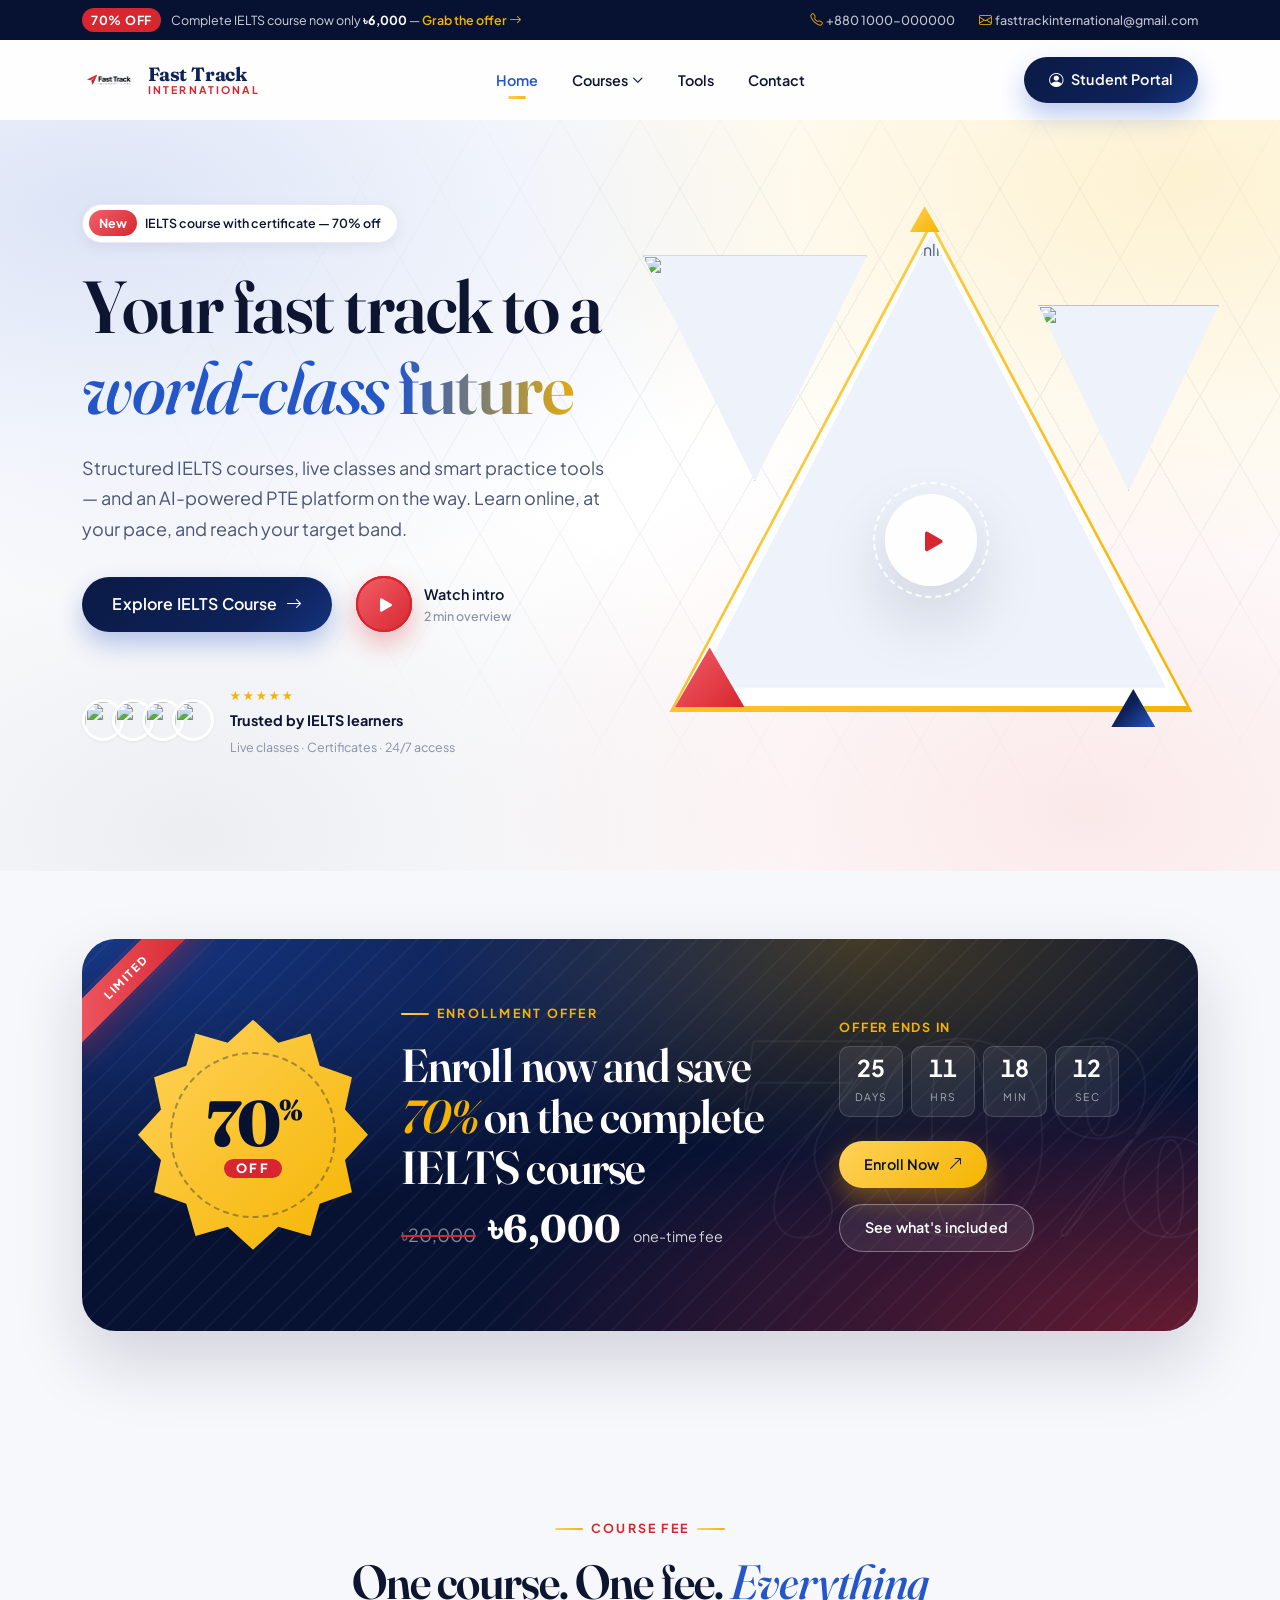
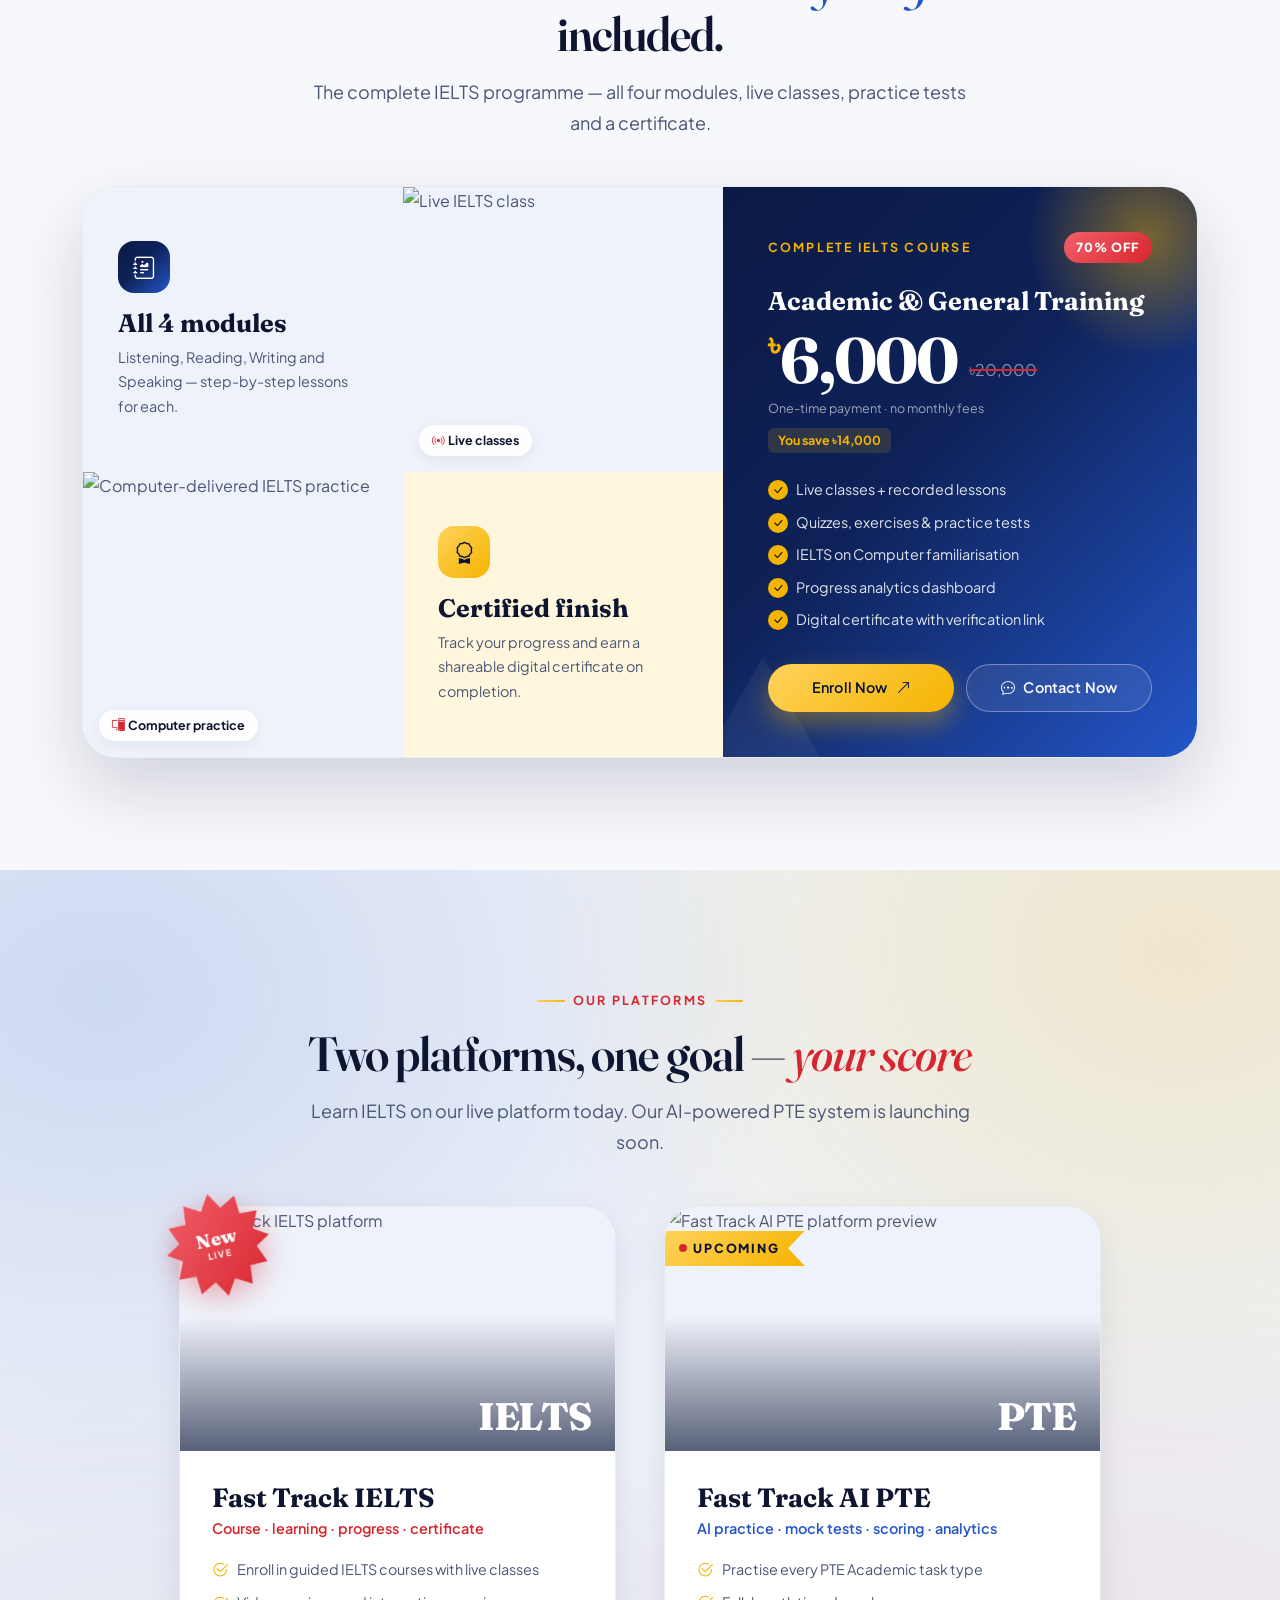
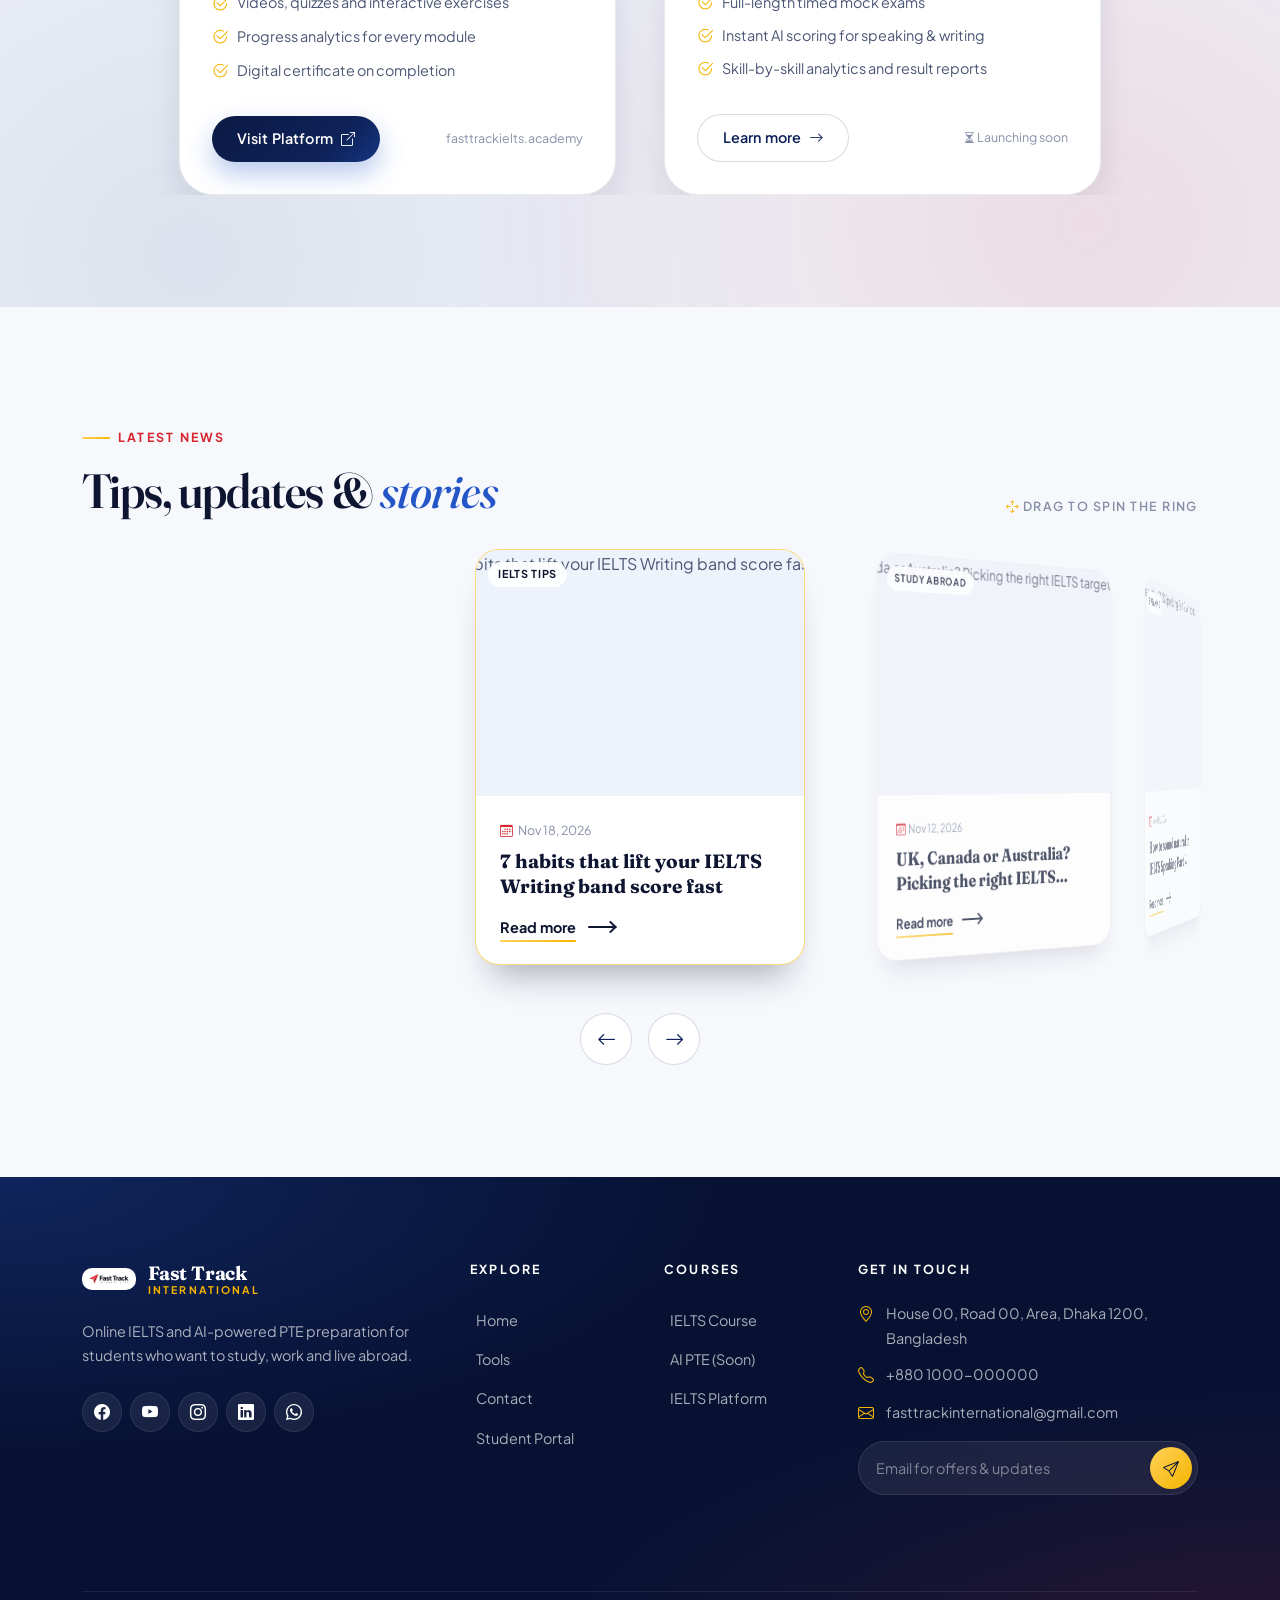
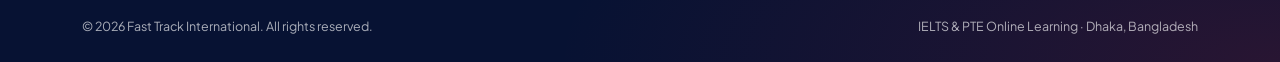
==== index.html @ 52367333 "first commit" ====
<!DOCTYPE html>
<html lang="en">

<head>
  <meta charset="UTF-8">
  <meta name="viewport" content="width=device-width, initial-scale=1">
  <title>Fast Track International | IELTS & AI PTE Online Learning</title>
  <meta name="description"
    content="Online IELTS course with live classes and certificate — now 70% off at ৳6,000. AI-powered PTE platform coming soon.">
  <meta name="theme-color" content="#0e2259">
  <meta property="og:title" content="Fast Track International | IELTS & AI PTE Online Learning">
  <meta property="og:description"
    content="Online IELTS course with live classes and certificate — now 70% off at ৳6,000. AI-powered PTE platform coming soon.">
  <meta property="og:image" content="images/logo.jpg">
  <link rel="icon" type="image/png" href="images/favicon.png">

  <!-- Fonts -->
  <link rel="preconnect" href="https://fonts.googleapis.com">
  <link rel="preconnect" href="https://fonts.gstatic.com" crossorigin>
  <link
    href="https://fonts.googleapis.com/css2?family=Fraunces:ital,opsz,wght@0,9..144,500;0,9..144,600;0,9..144,700;0,9..144,800;1,9..144,500&family=Plus+Jakarta+Sans:wght@400;500;600;700;800&display=swap"
    rel="stylesheet">

  <!-- Bootstrap 5.3 + Bootstrap Icons -->
  <link href="https://cdn.jsdelivr.net/npm/bootstrap@5.3.3/dist/css/bootstrap.min.css" rel="stylesheet">
  <link href="https://cdn.jsdelivr.net/npm/bootstrap-icons@1.11.3/font/bootstrap-icons.min.css" rel="stylesheet">
  <link href="https://cdn.jsdelivr.net/npm/swiper@11.1.14/swiper-bundle.min.css" rel="stylesheet">

  <link href="css/style.css" rel="stylesheet">
  <noscript>
    <style>
      .reveal {
        opacity: 1 !important;
        transform: none !important
      }
    </style>
  </noscript>
</head>

<body data-page="home">

  <!-- ================= ANNOUNCEMENT BAR ================= -->
  <div class="topbar">
    <div class="container d-flex align-items-center justify-content-center justify-content-lg-between gap-3">
      <p class="m-0 text-center"><span class="tb-pill">70% OFF</span> Complete IELTS course now only <strong
          class="text-white">৳6,000</strong> — <a href="index.html#offer">Grab the offer <i
            class="bi bi-arrow-right"></i></a></p>
      <div class="topbar-links d-none d-lg-flex">
        <a href="tel:+8801000000000"><i class="bi bi-telephone"></i>+880 1000-000000</a>
        <a href="mailto:fasttrackinternational@gmail.com"><i
            class="bi bi-envelope"></i>fasttrackinternational@gmail.com</a>
      </div>
    </div>
  </div>

  <!-- ================= NAVBAR ================= -->
  <nav class="navbar navbar-expand-lg site-nav" aria-label="Main navigation">
    <div class="container">
      <a class="navbar-brand brand" href="index.html">
        <img src="images/logo-sm.jpg" alt="Fast Track International logo" width="54" height="47">
        <span class="brand-name"><strong>Fast Track</strong><small>International</small></span>
      </a>

      <button class="navbar-toggler" type="button" data-bs-toggle="collapse" data-bs-target="#siteMenu"
        aria-controls="siteMenu" aria-expanded="false" aria-label="Toggle navigation">
        <span></span><span></span><span></span>
      </button>

      <div class="collapse navbar-collapse" id="siteMenu">
        <ul class="navbar-nav mx-auto gap-lg-1">
          <li class="nav-item"><a class="nav-link" data-nav="home" href="index.html">Home</a></li>
          <li class="nav-item dropdown">
            <a class="nav-link dropdown-toggle" data-nav="courses" href="#" role="button" data-bs-toggle="dropdown"
              aria-expanded="false">Courses</a>
            <div class="dropdown-menu mega">
              <a class="mega-item" href="ielts.html">
                <span class="mi-icon mi-ielts">IELTS</span>
                <span>
                  <strong>
                    IELTS Course <span class="tag-new">70% OFF</span>
                  </strong>
                  <small>
                    Listening, Reading, Writing &amp; Speaking with certificate
                  </small>
                </span>
              </a>
              <a class="mega-item" href="pte.html">
                <span class="mi-icon mi-pte">PTE</span>
                <span>
                  <strong>
                    AI PTE Course <span class="tag-soon">Upcoming</span>
                  </strong>
                  <small>
                    AI scoring, mock tests & analytics
                  </small>
                </span>
              </a>
            </div>
          </li>
          <li class="nav-item"><a class="nav-link" data-nav="tools" href="tools.html">Tools</a></li>
          <li class="nav-item"><a class="nav-link" data-nav="contact" href="contact.html">Contact</a></li>
        </ul>
        <a href="portal.html" class="btn btn-brand nav-cta" data-nav="portal">
          <i class="bi bi-person-circle"></i>
          Student Portal
        </a>
      </div>
    </div>
  </nav>

  <!-- ================= HERO (triangular) ================= -->
  <header class="hero">
    <div class="hero-grid-bg" aria-hidden="true"></div>
    <div class="container">
      <div class="row align-items-center g-4 g-lg-5">
        <div class="col-lg-6 text-center text-lg-start">
          <span class="hero-badge reveal">
            <b>New</b> IELTS course with certificate — 70% off
          </span>
          <h1 class="reveal" data-delay="100">
            Your fast track to a <em>world-class</em> 
            <span class="text-grad">future</span>
          </h1>
          <p class="hero-lead mx-auto mx-lg-0 reveal" data-delay="200">
            Structured IELTS courses, live classes and smart
            practice tools — and an AI-powered PTE platform on the way. Learn online, at your pace, and reach your
            target band.
          </p>
          <div class="d-flex flex-wrap align-items-center gap-4 justify-content-center justify-content-lg-start reveal"
            data-delay="300">
            <a href="ielts.html" class="btn btn-brand btn-lg">
              Explore IELTS Course <i class="bi bi-arrow-right"></i>
            </a>
            <button type="button" class="play-cta" data-bs-toggle="modal" data-bs-target="#videoModal"
              data-video="nNOwg6LkDw4">
              <span class="play-btn">
                <i class="bi bi-play-fill"></i>
              </span>
              <span class="text-start">
                Watch intro<small>2 min overview</small>
              </span>
            </button>
          </div>
          <div class="hero-trust justify-content-center justify-content-lg-start reveal" data-delay="400">
            <div class="avatars">
              <img src="https://picsum.photos/seed/ft-st1/84/84" alt="" width="42" height="42">
              <img src="https://picsum.photos/seed/ft-st2/84/84" alt="" width="42" height="42">
              <img src="https://picsum.photos/seed/ft-st3/84/84" alt="" width="42" height="42">
              <img src="https://picsum.photos/seed/ft-st4/84/84" alt="" width="42" height="42">
            </div>
            <div class="text-start">
              <span class="stars">★★★★★</span>
              <strong>Trusted by IELTS learners</strong>
              <span>Live classes · Certificates · 24/7 access</span>
            </div>
          </div>
        </div>

        <div class="col-lg-6">
          <div class="tri-stage reveal zoom" data-delay="150">
            <div class="tri-outline" aria-hidden="true"></div>
            <div class="tri tri-left">
              <img src="https://picsum.photos/seed/ft-tri-l/420/400" alt="" width="420" height="400">
            </div>
            <div class="tri tri-right">
              <img src="https://picsum.photos/seed/ft-tri-r/360/340" alt="" width="360" height="340">
            </div>
            <div class="tri tri-main">
              <picture>
                <source media="(max-width: 575px)" srcset="https://picsum.photos/seed/ft-hero/540/500">
                <img src="https://picsum.photos/seed/ft-hero/900/820" srcset="https://picsum.photos/seed/ft-hero/900/820 1x, https://picsum.photos/seed/ft-hero/1400/1275 2x"
                  alt="Student studying for IELTS online" width="900" height="820" fetchpriority="high">
              </picture>
            </div>
            <span class="tri-solid ts-1" aria-hidden="true"></span>
            <span class="tri-solid ts-2" aria-hidden="true"></span>
            <span class="tri-solid ts-3" aria-hidden="true"></span>

            <button type="button" class="tri-play" data-bs-toggle="modal" data-bs-target="#videoModal"
              data-video="nNOwg6LkDw4" aria-label="Play intro video">
              <i class="bi bi-play-fill"></i>
            </button>
          </div>
        </div>
      </div>
    </div>
  </header>

  <!-- ================= 70% OFF BANNER ================= -->
  <section id="offer" class="section-sm">
    <div class="container">
      <div class="offer-band reveal zoom">
        <span class="ribbon-corner">LIMITED</span>
        <span class="offer-ghost" aria-hidden="true">70%</span>
        <div class="row align-items-center g-4 g-lg-5">
          <div class="col-md-4 col-lg-3">
            <div class="offer-stamp">
              <span class="os-inner">
                <span class="os-num">70<sup>%</sup></span>
                <span class="os-off">OFF</span>
              </span>
            </div>
          </div>
          <div class="col-md-8 col-lg-5 text-center text-md-start">
            <span class="eyebrow light">Enrollment Offer</span>
            <h2>Enroll now and save <em>70%</em> on the complete IELTS course</h2>
            <div class="offer-price justify-content-center justify-content-md-start">
              <del>৳20,000</del>
              <strong>৳6,000</strong>
              <span>one-time fee</span>
            </div>
          </div>
          <div class="col-lg-4 text-center text-lg-start">
            <p class="cd-label">Offer ends in</p>
            <!-- Change the end date in data-end (Asia/Dhaka time) -->
            <div class="countdown js-countdown justify-content-center justify-content-lg-start mb-4"
              data-end="2026-12-31T23:59:59+06:00">
              <div class="cd-box">
                <b data-cd="d">00</b><small>Days</small>
              </div>
              <div class="cd-box">
                <b data-cd="h">00</b><small>Hrs</small>
              </div>
              <div class="cd-box">
                <b data-cd="m">00</b><small>Min</small>
              </div>
              <div class="cd-box">
                <b data-cd="s">00</b><small>Sec</small>
              </div>
            </div>
            <div class="d-flex flex-wrap gap-3 justify-content-center justify-content-lg-start">
              <a href="https://fasttrackielts.academy/" class="btn btn-gold">
                Enroll Now <i class="bi bi-arrow-up-right"></i>
                </a>
              <a href="#fee" class="btn btn-outline-light-ft">See what's included</a>
            </div>
          </div>
        </div>
      </div>
    </div>
  </section>

  <!-- ================= IELTS COURSE FEE (split box) ================= -->
  <section id="fee" class="section">
    <div class="container">
      <div class="section-head center reveal">
        <span class="eyebrow center">Course Fee</span>
        <h2 class="section-title">
          One course. One fee. <span class="italic-accent text-blue">Everything</span> included.
        </h2>
        <p class="section-lead">
          The complete IELTS programme — all four modules, live classes, practice tests and a
          certificate.
        </p>
      </div>

      <div class="fee-box reveal">
        <!-- Left: 4-part mosaic (text · image / image · text) -->
        <div class="fee-mosaic">
          <div class="fm-cell fm-text t1">
            <span class="fm-ic ic-navy">
              <i class="bi bi-journal-richtext"></i>
            </span>
            <h3>All 4 modules</h3>
            <p>
              Listening, Reading, Writing and Speaking — step-by-step lessons for each.
            </p>
          </div>
          <div class="fm-cell fm-img">
            <img src="https://picsum.photos/seed/ft-fee-1/600/520" alt="Live IELTS class" loading="lazy" width="600"
              height="520">
            <span class="fm-tag">
              <i class="bi bi-broadcast"></i>Live classes
            </span>
          </div>
          <div class="fm-cell fm-img">
            <img src="https://picsum.photos/seed/ft-fee-2/600/520" alt="Computer-delivered IELTS practice"
              loading="lazy" width="600" height="520">
            <span class="fm-tag">
              <i class="bi bi-pc-display"></i>Computer practice
            </span>
          </div>
          <div class="fm-cell fm-text t2">
            <span class="fm-ic ic-gold">
              <i class="bi bi-award"></i>
            </span>
            <h3>Certified finish</h3>
            <p>Track your progress and earn a shareable digital certificate on completion.</p>
          </div>
        </div>

        <!-- Right: price -->
        <div class="fee-panel">
          <div class="fp-top">
            <span class="fp-label">Complete IELTS Course</span>
            <span class="fp-off">70% OFF</span>
          </div>
          <h3>Academic & General Training</h3>
          <div class="fp-price">
            <strong>
              <small>৳</small>6,000
            </strong>
            <del>৳20,000</del>
          </div>
          <span class="fp-note">One-time payment · no monthly fees</span><br>
          <span class="fp-save">You save ৳14,000</span>

          <ul class="check-list">
            <li>
              <i class="bi bi-check-lg"></i>Live classes + recorded lessons
            </li>
            <li>
              <i class="bi bi-check-lg"></i>Quizzes, exercises & practice tests
            </li>
            <li>
              <i class="bi bi-check-lg"></i>IELTS on Computer familiarisation
            </li>
            <li>
              <i class="bi bi-check-lg"></i>Progress analytics dashboard
            </li>
            <li>
              <i class="bi bi-check-lg"></i>Digital certificate with verification link
            </li>
          </ul>

          <div class="fp-actions">
            <a href="https://fasttrackielts.academy/" class="btn btn-gold">
              Enroll Now <i class="bi bi-arrow-up-right"></i>
            </a>
            <a href="contact.html" class="btn btn-outline-light-ft">
              <i class="bi bi-chat-dots"></i> Contact Now
            </a> 
          </div>
        </div>
      </div>
    </div>
  </section>

  <!-- ================= OUR PLATFORMS ================= -->
  <section class="section mesh-soft">
    <div class="container">
      <div class="section-head center reveal">
        <span class="eyebrow center">Our Platforms</span>
        <h2 class="section-title">
          Two platforms, one goal — <span class="italic-accent text-red">your score</span>
        </h2>
        <p class="section-lead">
          Learn IELTS on our live platform today. Our AI-powered PTE system is launching soon.
        </p>
      </div>

      <div class="row g-4 g-lg-5 justify-content-center overflow-hidden">
        <div class="col-md-6 col-xl-5 reveal from-left">
          <article class="plat-card plat-ielts has-star">
            <span class="star-new">
              <span>New<small>LIVE</small></span>
            </span>
            <div class="plat-media">
              <img src="https://picsum.photos/seed/ft-plat-ielts/800/450" alt="Fast Track IELTS platform" loading="lazy"
                width="800" height="450">
              <span class="pm-code">IELTS</span>
            </div>
            <div class="plat-body">
              <h3>Fast Track IELTS</h3>
              <p class="plat-sub">Course · learning · progress · certificate</p>
              <ul class="plat-list">
                <li>
                  <i class="bi bi-check2-circle"></i>
                  Enroll in guided IELTS courses with live classes
                </li>
                <li>
                  <i class="bi bi-check2-circle"></i>
                  Videos, quizzes and interactive exercises
                </li>
                <li>
                  <i class="bi bi-check2-circle"></i>
                  Progress analytics for every module
                </li>
                <li>
                  <i class="bi bi-check2-circle"></i>
                  Digital certificate on completion
                </li>
              </ul>
              <div class="plat-foot">
                <a href="https://fasttrackielts.academy/" class="btn btn-brand">
                  Visit Platform <i class="bi bi-box-arrow-up-right"></i>
                </a>
                <span class="plat-url">fasttrackielts.academy</span>
              </div>
            </div>
          </article>
        </div>

        <div class="col-md-6 col-xl-5 reveal from-right" data-delay="120">
          <article class="plat-card plat-pte">
            <span class="upcoming-ribbon"><span class="dot"></span>Upcoming</span>
            <div class="plat-media">
              <img src="https://picsum.photos/seed/ft-plat-pte/800/450" alt="Fast Track AI PTE platform preview"
                loading="lazy" width="800" height="450">
              <span class="pm-code">PTE</span>
            </div>
            <div class="plat-body">
              <h3>Fast Track AI PTE</h3>
              <p class="plat-sub">AI practice · mock tests · scoring · analytics</p>
              <ul class="plat-list">
                <li>
                  <i class="bi bi-check2-circle"></i>
                  Practise every PTE Academic task type
                </li>
                <li>
                  <i class="bi bi-check2-circle"></i>
                  Full-length timed mock exams
                </li>
                <li>
                  <i class="bi bi-check2-circle"></i>
                  Instant AI scoring for speaking &amp; writing
                </li>
                <li>
                  <i class="bi bi-check2-circle"></i>
                  Skill-by-skill analytics and result reports
                </li>
              </ul>
              <div class="plat-foot">
                <a href="pte.html" class="btn btn-ghost">
                  Learn more <i class="bi bi-arrow-right"></i>
                </a>
                <span class="plat-url">
                  <i class="bi bi-hourglass-split"></i> Launching soon
                </span>
              </div>
            </div>
          </article>
        </div>
      </div>
    </div>
  </section>

  <!-- ================= LATEST NEWS — 3D ring ================= -->
  <section class="section news-section">
    <div class="container">
      <div class="d-flex flex-wrap align-items-end justify-content-between gap-4 reveal">
        <div class="section-head mb-0">
          <span class="eyebrow">Latest News</span>
          <h2 class="section-title mb-0">
            Tips, updates & <span class="italic-accent text-blue">stories</span>
          </h2>
        </div>
        <p class="ring-hint m-0">
          <i class="bi bi-arrows-move"></i> 
          Drag to spin the ring
        </p>
      </div>
    </div>

    <div class="ring-wrap reveal" data-delay="100">
      <div class="swiper news-ring">
        <div class="swiper-wrapper">
          <div class="swiper-slide">
            <article class="ring-card">
              <div class="ring-thumb">
                <span class="rt-cat">IELTS Tips</span>
                <img src="https://picsum.photos/seed/ielts-news-1/560/420"
                  alt="7 habits that lift your IELTS Writing band score fast" loading="lazy" width="560" height="420">
              </div>
              <div class="ring-body">
                <p class="ring-date">
                  <i class="bi bi-calendar3"></i>
                  Nov 18, 2026
                </p>
                <h3>7 habits that lift your IELTS Writing band score fast</h3>
                <a href="#" class="read-more">
                  <span class="rm-text">Read more</span>
                  <span class="rm-line" aria-hidden="true"></span>
                </a>
              </div>
            </article>
          </div>
          <div class="swiper-slide">
            <article class="ring-card">
              <div class="ring-thumb">
                <span class="rt-cat">Study Abroad</span>
                <img src="https://picsum.photos/seed/ielts-news-2/560/420"
                  alt="UK, Canada or Australia? Picking the right IELTS target score" loading="lazy" width="560"
                  height="420">
              </div>
              <div class="ring-body">
                <p class="ring-date">
                  <i class="bi bi-calendar3"></i>Nov 12, 2026
                </p>
                <h3>UK, Canada or Australia? Picking the right IELTS target score</h3>
                <a href="#" class="read-more">
                  <span class="rm-text">Read more</span>
                  <span class="rm-line" aria-hidden="true"></span></a>
              </div>
            </article>
          </div>
          <div class="swiper-slide">
            <article class="ring-card">
              <div class="ring-thumb">
                <span class="rt-cat">Speaking</span>
                <img src="https://picsum.photos/seed/ielts-news-3/560/420"
                  alt="How to sound natural in IELTS Speaking Part 2 without memorising" loading="lazy" width="560"
                  height="420">
              </div>
              <div class="ring-body">
                <p class="ring-date">
                  <i class="bi bi-calendar3"></i>Nov 05, 2026
                </p>
                <h3>How to sound natural in IELTS Speaking Part 2 without memorising</h3>
                <a href="#" class="read-more">
                  <span class="rm-text">Read more</span>
                  <span class="rm-line" aria-hidden="true"></span>
                </a>
              </div>
            </article>
          </div>
          <div class="swiper-slide">
            <article class="ring-card">
              <div class="ring-thumb">
                <span class="rt-cat">PTE Update</span>
                <img src="https://picsum.photos/seed/ielts-news-4/560/420"
                  alt="Fast Track AI PTE is coming — what AI scoring means for you" loading="lazy" width="560"
                  height="420">
              </div>
              <div class="ring-body">
                <p class="ring-date"><i class="bi bi-calendar3"></i>Oct 29, 2026</p>
                <h3>Fast Track AI PTE is coming — what AI scoring means for you</h3>
                <a href="#" class="read-more">
                  <span class="rm-text">Read more</span>
                  <span class="rm-line" aria-hidden="true"></span>
                </a>
              </div>
            </article>
          </div>
          <div class="swiper-slide">
            <article class="ring-card">
              <div class="ring-thumb">
                <span class="rt-cat">Listening</span>
                <img src="https://picsum.photos/seed/ielts-news-5/560/420"
                  alt="Map, form and table questions: a Listening strategy that works" loading="lazy" width="560"
                  height="420">
              </div>
              <div class="ring-body">
                <p class="ring-date"><i class="bi bi-calendar3"></i>Oct 21, 2026</p>
                <h3>Map, form and table questions: a Listening strategy that works</h3>
                <a href="#" class="read-more">
                  <span class="rm-text">Read more</span>
                  <span class="rm-line" aria-hidden="true"></span>
                </a>
              </div>
            </article>
          </div>
          <div class="swiper-slide">
            <article class="ring-card">
              <div class="ring-thumb">
                <span class="rt-cat">Reading</span>
                <img src="https://picsum.photos/seed/ielts-news-6/560/420"
                  alt="True / False / Not Given — the simple rule most students miss" loading="lazy" width="560"
                  height="420">
              </div>
              <div class="ring-body">
                <p class="ring-date"><i class="bi bi-calendar3"></i>Oct 14, 2026</p>
                <h3>True / False / Not Given — the simple rule most students miss</h3>
                <a href="#" class="read-more">
                  <span class="rm-text">Read more</span>
                  <span class="rm-line" aria-hidden="true"></span>
                </a>
              </div>
            </article>
          </div>
          <div class="swiper-slide">
            <article class="ring-card">
              <div class="ring-thumb">
                <span class="rt-cat">Success Story</span>
                <img src="https://picsum.photos/seed/ielts-news-7/560/420"
                  alt="From Band 6 to 7.5 in eight weeks: a student's honest timeline" loading="lazy" width="560"
                  height="420">
              </div>
              <div class="ring-body">
                <p class="ring-date"><i class="bi bi-calendar3"></i>Oct 06, 2026</p>
                <h3>From Band 6 to 7.5 in eight weeks: a student's honest timeline</h3>
                <a href="#" class="read-more">
                  <span class="rm-text">Read more</span>
                  <span class="rm-line" aria-hidden="true"></span>
                </a>
              </div>
            </article>
          </div>
          <div class="swiper-slide">
            <article class="ring-card">
              <div class="ring-thumb">
                <span class="rt-cat">Computer Test</span>
                <img src="https://picsum.photos/seed/ielts-news-8/560/420"
                  alt="Taking IELTS on computer? Practise with the real test screens" loading="lazy" width="560"
                  height="420">
              </div>
              <div class="ring-body">
                <p class="ring-date"><i class="bi bi-calendar3"></i>Sep 28, 2026</p>
                <h3>Taking IELTS on computer? Practise with the real test screens</h3>
                <a href="#" class="read-more">
                  <span class="rm-text">Read more</span>
                  <span class="rm-line" aria-hidden="true"></span>
                </a>
              </div>
            </article>
          </div>
        </div>
      </div>
      <div class="ring-nav">
        <button type="button" class="ring-prev" aria-label="Previous news"><i class="bi bi-arrow-left"></i></button>
        <button type="button" class="ring-next" aria-label="Next news"><i class="bi bi-arrow-right"></i></button>
      </div>
    </div>
  </section>

  <!-- ================= VIDEO MODAL ================= -->
  <div class="modal fade video-modal" id="videoModal" tabindex="-1" aria-label="Fast Track introduction video"
    aria-hidden="true">
    <div class="modal-dialog modal-dialog-centered">
      <div class="modal-content">
        <div class="vm-frame">
          <button type="button" class="vm-close" data-bs-dismiss="modal" aria-label="Close video"><i
              class="bi bi-x-lg"></i></button>
          <div class="ratio ratio-16x9">
            <!-- TODO: replace the YouTube video ID in data-video on the play buttons -->
            <iframe src="" data-video="nNOwg6LkDw4" title="Fast Track International intro video"
              allow="accelerometer; autoplay; clipboard-write; encrypted-media; gyroscope; picture-in-picture"
              allowfullscreen></iframe>
          </div>
        </div>
        <p class="vm-caption">Welcome to <strong>Fast Track International</strong> — IELTS &amp; PTE online learning</p>
      </div>
    </div>
  </div>

  <!-- ================= FOOTER (dark) ================= -->
  <footer class="site-footer">
    <!-- <span class="footer-word" aria-hidden="true">Fast Track</span> -->
    <div class="container">
      <div class="row g-4 g-lg-5">
        <div class="col-lg-4">
          <a href="index.html" class="brand">
            <img src="images/logo-sm.jpg" alt="Fast Track International logo" width="58" height="51" loading="lazy">
            <span class="brand-name">
              <strong>Fast Track</strong>
              <small>International</small>
            </span>
          </a>
          <p class="f-about">
            Online IELTS and AI-powered PTE preparation for students who want to study, work and live
            abroad.
          </p>
          <div class="socials">
            <a href="#" aria-label="Facebook">
              <i class="bi bi-facebook"></i>
            </a>
            <a href="#" aria-label="YouTube">
              <i class="bi bi-youtube"></i>
            </a>
            <a href="#" aria-label="Instagram">
              <i class="bi bi-instagram"></i>
            </a>
            <a href="#" aria-label="LinkedIn">
              <i class="bi bi-linkedin"></i>
            </a>
            <a href="https://wa.me/8801000000000" aria-label="WhatsApp">
              <i class="bi bi-whatsapp"></i>
            </a>
          </div>
        </div>
        <div class="col-6 col-lg-2">
          <h5>Explore</h5>
          <ul class="f-links">
            <li>
              <a href="index.html">Home</a>
            </li>
            <li>
              <a href="tools.html">Tools</a>
            </li>
            <li>
              <a href="contact.html">Contact</a>
            </li>
            <li>
              <a href="portal.html">Student Portal</a>
            </li>
          </ul>
        </div>
        <div class="col-6 col-lg-2">
          <h5>Courses</h5>
          <ul class="f-links">
            <li>
              <a href="ielts.html">IELTS Course</a>
            </li>
            <li>
              <a href="pte.html">AI PTE (Soon)</a>
            </li>
            <li>
              <a href="https://fasttrackielts.academy/">IELTS Platform</a>
            </li>
          </ul>
        </div>
        <div class="col-lg-4">
          <h5>Get in touch</h5>
          <!-- TODO: replace placeholder contact details -->
          <ul class="f-contact">
            <li>
              <i class="bi bi-geo-alt"></i>
              <span>House 00, Road 00, Area, Dhaka 1200, Bangladesh</span>
            </li>
            <li>
              <i class="bi bi-telephone"></i>
              <a href="tel:+8801000000000">+880 1000-000000</a>
            </li>
            <li>
              <i class="bi bi-envelope"></i>
              <a href="mailto:fasttrackinternational@gmail.com">fasttrackinternational@gmail.com</a>
            </li>
          </ul>
          <form class="f-news js-validate" data-success="Subscribed — thanks!">
            <label for="fNews" class="visually-hidden">Email for updates</label>
            <input id="fNews" type="email" placeholder="Email for offers &amp; updates" required>
            <button type="submit" aria-label="Subscribe"><i class="bi bi-send"></i></button>
            <span class="form-msg"></span>
          </form>
        </div>
      </div>

      <div class="f-bottom">
        <span>
          &copy; <span class="js-year">2026</span> Fast Track International. All rights reserved.
        </span>
        <span>IELTS & PTE Online Learning · Dhaka, Bangladesh</span>
      </div>
    </div>
  </footer>

  <button type="button" id="toTop" class="to-top" aria-label="Back to top">
    <i class="bi bi-arrow-up"></i>
  </button>

  <!-- Scripts -->
  <script src="https://cdn.jsdelivr.net/npm/jquery@3.7.1/dist/jquery.min.js"></script>
  <script src="https://cdn.jsdelivr.net/npm/bootstrap@5.3.3/dist/js/bootstrap.bundle.min.js"></script>
  <script src="https://cdn.jsdelivr.net/npm/swiper@11.1.14/swiper-bundle.min.js"></script>
  <script src="js/main.js"></script>
</body>

</html>
---- css/style.css ----
/* =====================================================================
   Fast Track International — IELTS & PTE
   Global stylesheet (all pages)
   Palette from logo: Navy/Royal Blue · Golden Yellow · Red (+ neutrals)
   ===================================================================== */

/* ---------------------------------------------------------------------
   1. Design tokens
   --------------------------------------------------------------------- */
:root {
  /* Brand — max 3 primary hues */
  --navy-900: #071233;
  --navy-800: #0b1a45;
  --navy: #0e2259;
  --blue: #2456c8;
  --blue-300: #6f93ea;
  --gold: #f5b400;
  --gold-300: #ffd25a;
  --gold-50: #fff7dd;
  --red: #d7262f;
  --red-300: #f2606a;

  /* Neutrals */
  --white: #ffffff;
  --paper: #f7f8fc;
  --paper-2: #eef2fa;
  --ink: #0d1530;
  --text: #4b5675;
  --muted: #8790a8;
  --line: rgba(14, 34, 89, 0.09);
  --line-strong: rgba(14, 34, 89, 0.16);

  /* Gradients */
  --g-navy: linear-gradient(135deg, var(--navy-800) 0%, var(--navy) 45%, var(--blue) 100%);
  --g-gold: linear-gradient(135deg, var(--gold-300) 0%, var(--gold) 100%);
  --g-red: linear-gradient(135deg, var(--red-300) 0%, var(--red) 100%);
  --g-brand: linear-gradient(90deg, var(--blue) 0%, var(--gold) 55%, var(--red) 100%);
  --g-mesh:
    radial-gradient(at 8% 12%, rgba(36, 86, 200, 0.16) 0, transparent 42%),
    radial-gradient(at 92% 8%, rgba(245, 180, 0, 0.18) 0, transparent 40%),
    radial-gradient(at 85% 92%, rgba(215, 38, 47, 0.10) 0, transparent 42%),
    radial-gradient(at 15% 95%, rgba(14, 34, 89, 0.08) 0, transparent 40%);

  /* Typography */
  --ff-display: "Fraunces", Georgia, "Times New Roman", serif;
  --ff-body: "Plus Jakarta Sans", system-ui, -apple-system, "Segoe UI", Roboto, sans-serif;
  --fs-xs: 0.78rem;
  --fs-sm: 0.9rem;
  --fs-md: 1rem;
  --fs-lg: 1.125rem;
  --fs-h4: 1.15rem;
  --fs-h3: clamp(1.3rem, 1.1rem + 0.6vw, 1.6rem);
  --fs-h2: clamp(1.9rem, 1.3rem + 2.2vw, 3rem);
  --fs-h1: clamp(2.5rem, 1.5rem + 4vw, 4.6rem);
  --fw-reg: 400;
  --fw-med: 500;
  --fw-semi: 600;
  --fw-bold: 700;
  --fw-black: 800;
  --lh-tight: 1.1;
  --lh-base: 1.7;

  /* Spacing */
  --sp-1: 0.25rem;
  --sp-2: 0.5rem;
  --sp-3: 0.75rem;
  --sp-4: 1rem;
  --sp-5: 1.5rem;
  --sp-6: 2rem;
  --sp-7: 3rem;
  --sp-8: 4rem;
  --section-y: clamp(4.5rem, 3rem + 5vw, 8rem);
  --nav-h: 80px;

  /* Radius */
  --r-xs: 6px;
  --r-sm: 10px;
  --r-md: 16px;
  --r-lg: 24px;
  --r-xl: 34px;
  --r-pill: 999px;

  /* Shadows */
  --sh-xs: 0 1px 3px rgba(13, 21, 48, 0.06);
  --sh-sm: 0 4px 14px rgba(13, 21, 48, 0.06);
  --sh-md: 0 14px 34px rgba(13, 21, 48, 0.09);
  --sh-lg: 0 30px 70px rgba(13, 21, 48, 0.16);
  --sh-navy: 0 12px 26px rgba(36, 86, 200, 0.32);
  --sh-gold: 0 12px 26px rgba(245, 180, 0, 0.38);
  --sh-red: 0 12px 26px rgba(215, 38, 47, 0.3);

  /* Motion */
  --ease: cubic-bezier(0.22, 1, 0.36, 1);
  --t-fast: 0.2s;
  --t-base: 0.4s;
  --t-slow: 0.9s;
}

/* ---------------------------------------------------------------------
   2. Base
   --------------------------------------------------------------------- */
*, *::before, *::after { box-sizing: border-box; }
html { scroll-padding-top: var(--nav-h); }
body {
  font-family: var(--ff-body);
  font-size: var(--fs-md);
  line-height: var(--lh-base);
  color: var(--text);
  background: var(--paper);
  overflow-x: clip;
  -webkit-font-smoothing: antialiased;
}
h1, h2, h3, h4, h5, h6 { color: var(--ink); line-height: var(--lh-tight); font-weight: var(--fw-bold); }
.ff-display, h1, h2, .h-display { font-family: var(--ff-display); font-weight: 600; letter-spacing: -0.02em; font-variation-settings: "opsz" 96; }
a { color: var(--blue); text-decoration: none; transition: color var(--t-fast); }
a:hover { color: var(--red); }
img { max-width: 100%; height: auto; display: block; }
::selection { background: var(--gold); color: var(--navy-900); }
.text-gold { color: var(--gold) !important; }
.text-red { color: var(--red) !important; }
.text-blue { color: var(--blue) !important; }
.text-grad {
  background: var(--g-brand);
  background-size: 200% auto;
  -webkit-background-clip: text;
  background-clip: text;
  color: transparent;
  animation: gradShift 6s ease-in-out infinite alternate;
}
.italic-accent { font-style: italic; font-weight: 500; }
.bg-paper-2 { background: var(--paper-2); }
.mesh { background: var(--g-mesh), var(--white); }
.mesh-soft { background: var(--g-mesh), var(--paper-2); }

/* ---------------------------------------------------------------------
   3. Buttons
   --------------------------------------------------------------------- */
.btn {
  --bs-btn-font-weight: var(--fw-semi);
  display: inline-flex;
  align-items: center;
  justify-content: center;
  gap: var(--sp-2);
  padding: 0.78rem 1.55rem;
  border: 0;
  border-radius: var(--r-pill);
  font-size: var(--fs-sm);
  letter-spacing: 0.01em;
  transition: transform var(--t-base) var(--ease), box-shadow var(--t-base) var(--ease), background-position var(--t-base), color var(--t-fast), background-color var(--t-fast);
}
.btn-lg { padding: 0.95rem 1.9rem; font-size: var(--fs-md); }
.btn i { transition: transform var(--t-base) var(--ease); }
.btn:hover i.bi-arrow-right { transform: translateX(4px); }
.btn:hover i.bi-arrow-up-right, .btn:hover i.bi-box-arrow-up-right { transform: translate(2px, -2px); }
.btn:focus-visible { outline: 3px solid var(--gold); outline-offset: 3px; }

.btn-brand { background: var(--g-navy); background-size: 170% auto; color: var(--white); box-shadow: var(--sh-navy); }
.btn-brand:hover { color: var(--white); background-position: right center; transform: translateY(-2px); }
.btn-gold { background: var(--g-gold); color: var(--navy-900); box-shadow: var(--sh-gold); }
.btn-gold:hover { color: var(--navy-900); transform: translateY(-2px); }
.btn-red { background: var(--g-red); color: var(--white); box-shadow: var(--sh-red); }
.btn-red:hover { color: var(--white); transform: translateY(-2px); }
.btn-ghost { background: var(--white); color: var(--navy); border: 1px solid var(--line-strong); }
.btn-ghost:hover { color: var(--navy); border-color: var(--gold); transform: translateY(-2px); box-shadow: var(--sh-sm); }
.btn-outline-light-ft { background: rgba(255, 255, 255, 0.08); color: var(--white); border: 1px solid rgba(255, 255, 255, 0.35); }
.btn-outline-light-ft:hover { background: var(--white); color: var(--navy); transform: translateY(-2px); }
.btn[disabled], .btn.is-disabled { opacity: 0.65; pointer-events: none; box-shadow: none; }

/* ---------------------------------------------------------------------
   4. Announcement bar + Navbar
   --------------------------------------------------------------------- */
.topbar {
  position: relative;
  z-index: 1031;
  background: var(--navy-900);
  color: rgba(255, 255, 255, 0.82);
  font-size: var(--fs-xs);
  padding: 0.5rem 0;
}
.topbar a { color: var(--gold); font-weight: var(--fw-semi); }
.topbar a:hover { color: var(--white); }
.topbar .tb-pill {
  display: inline-block;
  padding: 0.1rem 0.55rem;
  margin-right: var(--sp-2);
  border-radius: var(--r-pill);
  background: var(--red);
  color: var(--white);
  font-weight: var(--fw-bold);
  letter-spacing: 0.06em;
}
.topbar-links { display: flex; gap: var(--sp-5); }
.topbar-links a { color: rgba(255, 255, 255, 0.75); font-weight: var(--fw-med); }
.topbar-links i { color: var(--gold); margin-right: 4px; }

.site-nav {
  position: sticky;
  top: 0;
  z-index: 1030;
  min-height: var(--nav-h);
  background: rgba(255, 255, 255, 0.82);
  backdrop-filter: saturate(170%) blur(14px);
  -webkit-backdrop-filter: saturate(170%) blur(14px);
  border-bottom: 1px solid transparent;
  transition: box-shadow var(--t-base), border-color var(--t-base), min-height var(--t-base);
}
.site-nav.scrolled { box-shadow: var(--sh-sm); border-color: var(--line); min-height: 68px; }
.brand { display: flex; align-items: center; gap: var(--sp-3); }
.brand img { width: 54px; height: auto; border-radius: var(--r-sm); mix-blend-mode: multiply; }
.brand-name { display: flex; flex-direction: column; line-height: 1.05; }
.brand-name strong { font-family: var(--ff-display); font-size: 1.2rem; color: var(--navy); font-weight: 700; letter-spacing: -0.01em; }
.brand-name small { font-size: 0.66rem; font-weight: var(--fw-bold); letter-spacing: 0.2em; color: var(--red); text-transform: uppercase; }

.site-nav .nav-link {
  position: relative;
  color: var(--ink);
  font-weight: var(--fw-semi);
  font-size: var(--fs-sm);
  padding: 0.55rem 0.95rem !important;
  border-radius: var(--r-pill);
}
.site-nav .nav-link:hover, .site-nav .nav-link.active, .site-nav .show > .nav-link { color: var(--blue); }
.site-nav .nav-link.active::after {
  content: "";
  position: absolute;
  left: 50%; bottom: 2px;
  width: 18px; height: 3px;
  border-radius: 3px;
  background: var(--g-gold);
  transform: translateX(-50%);
}
.site-nav .dropdown-toggle::after { border: 0; content: "\F282"; font-family: "bootstrap-icons"; font-size: 0.7rem; vertical-align: 0; margin-left: 4px; transition: transform var(--t-base) var(--ease); }
.site-nav .dropdown-toggle.show::after { transform: rotate(180deg); }
.site-nav .dropdown-toggle.active::after { position: static; width: auto; height: auto; background: none; transform: none; }

.dropdown-menu.mega {
  min-width: 320px;
  padding: var(--sp-3);
  border: 1px solid var(--line);
  border-radius: var(--r-md);
  box-shadow: var(--sh-lg);
  margin-top: 0.6rem !important;
}
.mega-item {
  display: flex;
  gap: var(--sp-3);
  align-items: center;
  padding: var(--sp-3);
  border-radius: var(--r-sm);
  color: var(--ink);
  transition: background var(--t-fast);
}
.mega-item:hover { background: var(--paper-2); color: var(--ink); }
.mega-item .mi-icon { flex-shrink: 0; width: 42px; height: 42px; display: grid; place-items: center; border-radius: var(--r-sm); font-weight: var(--fw-black); font-size: 0.72rem; color: var(--white); }
.mega-item strong { display: block; font-size: var(--fs-sm); }
.mega-item small { display: block; color: var(--muted); font-size: var(--fs-xs); line-height: 1.4; }
.mi-ielts { background: var(--g-red); }
.mi-pte { background: var(--g-navy); }
.tag-soon { display: inline-block; margin-left: 6px; padding: 1px 7px; border-radius: var(--r-pill); background: var(--gold-50); color: #9a6f00; font-size: 0.65rem; font-weight: var(--fw-bold); letter-spacing: 0.04em; vertical-align: middle; }
.tag-new { display: inline-block; margin-left: 6px; padding: 1px 7px; border-radius: var(--r-pill); background: rgba(215, 38, 47, 0.1); color: var(--red); font-size: 0.65rem; font-weight: var(--fw-bold); letter-spacing: 0.04em; vertical-align: middle; }

.navbar-toggler { border: 0; padding: var(--sp-2); display: flex; flex-direction: column; gap: 5px; box-shadow: none !important; }
.navbar-toggler span { width: 24px; height: 2px; border-radius: 2px; background: var(--navy); transition: transform var(--t-base) var(--ease), opacity var(--t-fast); }
.navbar-toggler[aria-expanded="true"] span:nth-child(1) { transform: translateY(7px) rotate(45deg); }
.navbar-toggler[aria-expanded="true"] span:nth-child(2) { opacity: 0; }
.navbar-toggler[aria-expanded="true"] span:nth-child(3) { transform: translateY(-7px) rotate(-45deg); }

@media (max-width: 991.98px) {
  .site-nav .navbar-collapse { margin: var(--sp-3) 0; padding: var(--sp-4); background: var(--white); border-radius: var(--r-md); box-shadow: var(--sh-md); }
  .site-nav .nav-link.active::after { left: 0.95rem; transform: none; }
  .dropdown-menu.mega { box-shadow: none; border: 0; padding: 0 0 0 var(--sp-3); margin: 0 !important; }
  .nav-cta { width: 100%; margin-top: var(--sp-3); }
}

/* ---------------------------------------------------------------------
   5. Section scaffolding
   --------------------------------------------------------------------- */
.section { position: relative; padding: var(--section-y) 0; }
.section-sm { padding: calc(var(--section-y) * 0.6) 0; }
.eyebrow {
  display: inline-flex;
  align-items: center;
  gap: var(--sp-2);
  margin-bottom: var(--sp-4);
  font-size: var(--fs-xs);
  font-weight: var(--fw-bold);
  letter-spacing: 0.18em;
  text-transform: uppercase;
  color: var(--red);
}
.eyebrow::before { content: ""; width: 28px; height: 2px; background: var(--g-gold); border-radius: 2px; }
.eyebrow.center::after { content: ""; width: 28px; height: 2px; background: var(--g-gold); border-radius: 2px; }
.eyebrow.light { color: var(--gold); }
.section-head { max-width: 680px; margin-bottom: var(--sp-7); }
.section-head.center { margin-inline: auto; text-align: center; }
.section-title { font-size: var(--fs-h2); margin-bottom: var(--sp-4); }
.section-lead { font-size: var(--fs-lg); margin: 0; }

/* Page header (inner pages) */
.page-hero {
  position: relative;
  overflow: hidden;
  padding: clamp(4rem, 3rem + 4vw, 7rem) 0 clamp(3.5rem, 2.5rem + 3vw, 5.5rem);
  background: var(--navy-900);
  color: rgba(255, 255, 255, 0.78);
  isolation: isolate;
}
.page-hero::before {
  content: "";
  position: absolute;
  inset: 0;
  z-index: -1;
  background:
    radial-gradient(at 85% 20%, rgba(245, 180, 0, 0.28) 0, transparent 40%),
    radial-gradient(at 10% 90%, rgba(215, 38, 47, 0.25) 0, transparent 40%),
    radial-gradient(at 50% 0%, rgba(36, 86, 200, 0.45) 0, transparent 55%);
}
.page-hero::after {
  content: "";
  position: absolute;
  right: -60px; bottom: -60px;
  z-index: -1;
  width: 380px; height: 380px;
  background: conic-gradient(from 210deg, transparent 0 60%, rgba(245, 180, 0, 0.16) 60% 100%);
  clip-path: polygon(50% 0, 100% 100%, 0 100%);
  animation: spinSlow 40s linear infinite;
}
.page-hero h1 { color: var(--white); font-size: clamp(2.2rem, 1.4rem + 3vw, 3.8rem); margin-bottom: var(--sp-4); }
.page-hero p { max-width: 620px; font-size: var(--fs-lg); margin: 0; }
.crumbs { display: flex; flex-wrap: wrap; gap: var(--sp-2); margin-bottom: var(--sp-4); font-size: var(--fs-xs); letter-spacing: 0.08em; text-transform: uppercase; font-weight: var(--fw-semi); }
.crumbs a { color: rgba(255, 255, 255, 0.7); }
.crumbs a:hover { color: var(--gold); }
.crumbs span { color: var(--gold); }
.tri-deco { position: absolute; z-index: -1; width: 0; height: 0; border-style: solid; opacity: 0.55; animation: floatY 7s ease-in-out infinite; }

/* ---------------------------------------------------------------------
   6. HOME — Hero (triangular composition)
   --------------------------------------------------------------------- */
.hero {
  position: relative;
  overflow: hidden;
  padding: clamp(3rem, 2rem + 4vw, 6rem) 0 clamp(4rem, 3rem + 5vw, 8rem);
  background: var(--g-mesh), var(--white);
  isolation: isolate;
}
.hero-grid-bg {
  position: absolute;
  inset: 0;
  z-index: -1;
  background-image:
    linear-gradient(60deg, transparent 49.5%, var(--line) 49.5% 50.5%, transparent 50.5%),
    linear-gradient(-60deg, transparent 49.5%, var(--line) 49.5% 50.5%, transparent 50.5%);
  background-size: 80px 138px;
  -webkit-mask-image: radial-gradient(ellipse at 70% 40%, #000 0%, transparent 65%);
  mask-image: radial-gradient(ellipse at 70% 40%, #000 0%, transparent 65%);
  opacity: 0.8;
}
.hero-badge {
  display: inline-flex;
  align-items: center;
  gap: var(--sp-2);
  padding: 0.35rem 0.4rem 0.35rem 0.4rem;
  padding-right: 1rem;
  margin-bottom: var(--sp-5);
  border-radius: var(--r-pill);
  background: var(--white);
  border: 1px solid var(--line);
  box-shadow: var(--sh-sm);
  font-size: var(--fs-xs);
  font-weight: var(--fw-semi);
  color: var(--ink);
}
.hero-badge b { padding: 0.15rem 0.6rem; border-radius: var(--r-pill); background: var(--g-red); color: var(--white); font-weight: var(--fw-bold); }
.hero h1 { font-size: var(--fs-h1); margin-bottom: var(--sp-5); }
.hero h1 em { font-style: italic; font-weight: 500; color: var(--blue); }
.hero-lead { font-size: var(--fs-lg); max-width: 540px; margin-bottom: var(--sp-6); }

.play-cta { display: inline-flex; align-items: center; gap: var(--sp-3); background: none; border: 0; padding: 0; color: var(--ink); font-weight: var(--fw-semi); font-size: var(--fs-sm); }
.play-cta .play-btn { position: relative; width: 56px; height: 56px; display: grid; place-items: center; border-radius: 50%; background: var(--g-red); color: var(--white); font-size: 1.5rem; box-shadow: var(--sh-red); transition: transform var(--t-base) var(--ease); }
.play-cta .play-btn i { margin-left: 3px; }
.play-cta .play-btn::before, .play-cta .play-btn::after { content: ""; position: absolute; inset: 0; border-radius: 50%; border: 2px solid var(--red); animation: pulseRing 2.4s var(--ease) infinite; }
.play-cta .play-btn::after { animation-delay: 1.2s; }
.play-cta:hover .play-btn { transform: scale(1.08); }
.play-cta small { display: block; color: var(--muted); font-weight: var(--fw-med); font-size: var(--fs-xs); }

.hero-trust { display: flex; align-items: center; gap: var(--sp-4); margin-top: var(--sp-7); }
.avatars { display: flex; }
.avatars img { width: 42px; height: 42px; border-radius: 50%; border: 3px solid var(--white); object-fit: cover; margin-left: -12px; box-shadow: var(--sh-xs); }
.avatars img:first-child { margin-left: 0; }
.hero-trust strong { display: block; color: var(--ink); font-size: var(--fs-sm); }
.hero-trust span { font-size: var(--fs-xs); color: var(--muted); }
.hero-trust .stars { color: var(--gold); font-size: 0.75rem; letter-spacing: 2px; }

/* Triangle mosaic */
.tri-stage { position: relative; width: 100%; max-width: 600px; aspect-ratio: 1 / 0.92; margin-inline: auto; }
.tri { position: absolute; overflow: hidden; transition: transform var(--t-slow) var(--ease); }
.tri img { width: 100%; height: 100%; object-fit: cover; transition: transform 1.2s var(--ease); background: var(--paper-2); }
.tri-main { inset: 0 6% 8% 6%; clip-path: polygon(50% 0, 100% 100%, 0 100%); filter: drop-shadow(0 30px 40px rgba(13, 21, 48, 0.25)); }
.tri-left { left: -4%; top: 4%; width: 42%; height: 46%; clip-path: polygon(0 0, 100% 0, 50% 100%); }
.tri-right { right: -4%; top: 14%; width: 34%; height: 38%; clip-path: polygon(0 0, 100% 0, 50% 100%); }
.tri-stage:hover .tri-main img { transform: scale(1.05); }
.tri-outline { position: absolute; inset: -3% 1% 3% 1%; clip-path: polygon(50% 0, 100% 100%, 0 100%); background: var(--g-gold); z-index: -1; animation: triBreath 6s ease-in-out infinite; }
.tri-outline::after { content: ""; position: absolute; inset: 6px; clip-path: inherit; background: var(--white); }
.tri-solid { position: absolute; clip-path: polygon(50% 0, 100% 100%, 0 100%); animation: floatY 6s ease-in-out infinite; }
.ts-1 { width: 70px; height: 60px; background: var(--g-red); left: 2%; bottom: 4%; }
.ts-2 { width: 44px; height: 38px; background: var(--g-navy); right: 8%; bottom: 0; animation-delay: -2s; }
.ts-3 { width: 30px; height: 26px; background: var(--g-gold); left: 46%; top: -6%; animation-delay: -4s; }

.tri-play {
  position: absolute;
  left: 50%; top: 62%;
  transform: translate(-50%, -50%);
  z-index: 3;
  width: 92px; height: 92px;
  display: grid; place-items: center;
  border: 0;
  border-radius: 50%;
  background: rgba(255, 255, 255, 0.92);
  color: var(--red);
  font-size: 2.2rem;
  box-shadow: var(--sh-lg);
  transition: transform var(--t-base) var(--ease);
}
.tri-play i { margin-left: 5px; }
.tri-play::before { content: ""; position: absolute; inset: -12px; border-radius: 50%; border: 2px dashed rgba(255, 255, 255, 0.85); animation: spinSlow 14s linear infinite; }
.tri-play:hover { transform: translate(-50%, -50%) scale(1.08); }

.float-chip {
  position: absolute;
  z-index: 4;
  display: flex;
  align-items: center;
  gap: var(--sp-3);
  padding: var(--sp-3) var(--sp-4);
  background: rgba(255, 255, 255, 0.95);
  border-radius: var(--r-md);
  box-shadow: var(--sh-md);
  animation: floatY 5s ease-in-out infinite;
}
.float-chip strong { display: block; color: var(--ink); font-size: var(--fs-sm); line-height: 1.2; }
.float-chip small { display: block; color: var(--muted); font-size: var(--fs-xs); }
.float-chip .fc-ic { width: 38px; height: 38px; display: grid; place-items: center; border-radius: var(--r-sm); font-size: 1.1rem; }
.fc-a { left: 0; bottom: 18%; }
.fc-b { right: 0; top: 0; animation-delay: -2.5s; }
.ic-gold { background: var(--g-gold); color: var(--navy-900); }
.ic-red { background: var(--g-red); color: var(--white); }
.ic-navy { background: var(--g-navy); color: var(--white); }
@media (max-width: 575.98px) {
  .fc-a { left: -4px; bottom: 6%; }
  .fc-b { right: -4px; top: -4%; }
  .float-chip { padding: var(--sp-2) var(--sp-3); }
  .tri-play { width: 72px; height: 72px; font-size: 1.7rem; }
}

/* Video modal */
.video-modal .modal-dialog { max-width: min(960px, 94vw); }
.video-modal .modal-content { background: transparent; border: 0; border-radius: var(--r-lg); }
.video-modal .vm-frame {
  position: relative;
  padding: 6px;
  border-radius: var(--r-lg);
  background: var(--g-brand);
  box-shadow: 0 40px 100px rgba(0, 0, 0, 0.5);
}
.video-modal .vm-frame .ratio { border-radius: calc(var(--r-lg) - 6px); overflow: hidden; background: #000; }
.video-modal .vm-close {
  position: absolute;
  top: -18px; right: -18px;
  z-index: 2;
  width: 44px; height: 44px;
  display: grid; place-items: center;
  border: 0;
  border-radius: 50%;
  background: var(--white);
  color: var(--navy);
  font-size: 1.3rem;
  box-shadow: var(--sh-md);
  transition: transform var(--t-base) var(--ease), background var(--t-fast), color var(--t-fast);
}
.video-modal .vm-close:hover { transform: rotate(90deg); background: var(--red); color: var(--white); }
.video-modal .vm-caption { margin-top: var(--sp-4); text-align: center; color: rgba(255, 255, 255, 0.85); font-size: var(--fs-sm); }
.video-modal .vm-caption strong { color: var(--gold); }
.video-modal.fade .modal-dialog { transform: scale(0.92) translateY(20px); transition: transform 0.45s var(--ease); }
.video-modal.show .modal-dialog { transform: none; }
.modal-backdrop.show { opacity: 0.82; background: var(--navy-900); }
@media (max-width: 575.98px) { .video-modal .vm-close { top: -54px; right: 0; } }

/* ---------------------------------------------------------------------
   7. HOME — 70% OFF banner
   --------------------------------------------------------------------- */
.offer-band {
  position: relative;
  overflow: hidden;
  border-radius: var(--r-xl);
  background: var(--navy-900);
  color: rgba(255, 255, 255, 0.82);
  padding: clamp(2rem, 1.2rem + 3vw, 3.5rem);
  isolation: isolate;
  box-shadow: var(--sh-lg);
}
.offer-band::before {
  content: "";
  position: absolute;
  inset: 0;
  z-index: -2;
  background:
    radial-gradient(at 0% 0%, rgba(36, 86, 200, 0.55) 0, transparent 50%),
    radial-gradient(at 100% 100%, rgba(215, 38, 47, 0.45) 0, transparent 45%),
    radial-gradient(at 70% 0%, rgba(245, 180, 0, 0.25) 0, transparent 40%);
}
.offer-band::after {
  content: "";
  position: absolute;
  inset: 0;
  z-index: -1;
  background-image: repeating-linear-gradient(-45deg, rgba(255, 255, 255, 0.035) 0 2px, transparent 2px 18px);
}
.offer-ghost {
  position: absolute;
  right: -2%;
  top: 50%;
  transform: translateY(-50%);
  z-index: -1;
  font-family: var(--ff-display);
  font-weight: 800;
  font-size: clamp(9rem, 6rem + 14vw, 22rem);
  line-height: 0.8;
  color: transparent;
  -webkit-text-stroke: 2px rgba(255, 255, 255, 0.05);
  pointer-events: none;
  user-select: none;
}
.offer-stamp {
  position: relative;
  width: clamp(170px, 140px + 8vw, 230px);
  aspect-ratio: 1;
  margin-inline: auto;
  display: grid;
  place-items: center;
  text-align: center;
  color: var(--navy-900);
}
.offer-stamp::before {
  content: "";
  position: absolute;
  inset: 0;
  background: var(--g-gold);
  clip-path: polygon(50% 0%, 61% 10%, 75% 6%, 79% 20%, 93% 25%, 90% 39%, 100% 50%, 90% 61%, 93% 75%, 79% 80%, 75% 94%, 61% 90%, 50% 100%, 39% 90%, 25% 94%, 21% 80%, 7% 75%, 10% 61%, 0% 50%, 10% 39%, 7% 25%, 21% 20%, 25% 6%, 39% 10%);
  animation: spinSlow 30s linear infinite;
  box-shadow: var(--sh-gold);
}
.offer-stamp::after { content: ""; position: absolute; inset: 14%; border-radius: 50%; border: 2px dashed rgba(7, 18, 51, 0.35); }
.offer-stamp .os-inner { position: relative; z-index: 1; line-height: 1; }
.offer-stamp .os-num { display: block; font-family: var(--ff-display); font-weight: 800; font-size: clamp(3rem, 2.4rem + 2vw, 4.2rem); letter-spacing: -0.04em; }
.offer-stamp .os-num sup { font-size: 0.45em; top: -0.9em; }
.offer-stamp .os-off { display: inline-block; margin-top: 4px; padding: 3px 12px; border-radius: var(--r-pill); background: var(--red); color: var(--white); font-weight: var(--fw-black); letter-spacing: 0.2em; font-size: 0.8rem; }

.offer-band h2 { color: var(--white); font-size: clamp(1.8rem, 1.2rem + 2.2vw, 2.9rem); margin-bottom: var(--sp-3); }
.offer-band h2 em { color: var(--gold); }
.offer-price { display: flex; align-items: baseline; flex-wrap: wrap; gap: var(--sp-3); margin: var(--sp-4) 0 var(--sp-5); }
.offer-price del { color: rgba(255, 255, 255, 0.5); font-size: var(--fs-lg); text-decoration-color: var(--red); text-decoration-thickness: 2px; }
.offer-price strong { font-family: var(--ff-display); color: var(--white); font-size: 2.4rem; line-height: 1; }
.offer-price span { font-size: var(--fs-sm); }
.countdown { display: flex; gap: var(--sp-2); flex-wrap: wrap; }
.countdown .cd-box { min-width: 64px; padding: var(--sp-2) var(--sp-3); text-align: center; border-radius: var(--r-sm); background: rgba(255, 255, 255, 0.08); border: 1px solid rgba(255, 255, 255, 0.14); }
.countdown .cd-box b { display: block; color: var(--white); font-size: 1.45rem; line-height: 1.1; font-variant-numeric: tabular-nums; }
.countdown .cd-box small { font-size: 0.65rem; letter-spacing: 0.14em; text-transform: uppercase; color: rgba(255, 255, 255, 0.6); }
.cd-label { font-size: var(--fs-xs); letter-spacing: 0.14em; text-transform: uppercase; color: var(--gold); font-weight: var(--fw-bold); margin-bottom: var(--sp-2); }
.ribbon-corner {
  position: absolute;
  top: 22px; left: -46px;
  width: 180px;
  padding: 6px 0;
  transform: rotate(-45deg);
  background: var(--g-red);
  color: var(--white);
  text-align: center;
  font-size: 0.7rem;
  font-weight: var(--fw-black);
  letter-spacing: 0.18em;
  box-shadow: var(--sh-red);
}

/* ---------------------------------------------------------------------
   8. HOME — IELTS fee split box
   --------------------------------------------------------------------- */
.fee-box {
  display: grid;
  grid-template-columns: 1fr;
  border-radius: var(--r-xl);
  overflow: hidden;
  background: var(--white);
  box-shadow: var(--sh-lg);
  border: 1px solid var(--line);
}
@media (min-width: 992px) { .fee-box { grid-template-columns: 1.35fr 1fr; } }
.fee-mosaic { display: grid; grid-template-columns: 1fr 1fr; grid-auto-rows: minmax(220px, 1fr); }
.fm-cell { position: relative; overflow: hidden; }
.fm-text { padding: clamp(1.4rem, 1rem + 1.5vw, 2.2rem); display: flex; flex-direction: column; justify-content: center; }
.fm-text .fm-ic { width: 52px; height: 52px; display: grid; place-items: center; border-radius: var(--r-md); font-size: 1.4rem; margin-bottom: var(--sp-4); }
.fm-text h3 { font-family: var(--ff-display); font-size: var(--fs-h3); margin-bottom: var(--sp-2); }
.fm-text p { margin: 0; font-size: var(--fs-sm); }
.fm-text.t1 { background: var(--paper-2); }
.fm-text.t2 { background: var(--gold-50); }
.fm-img img { width: 100%; height: 100%; object-fit: cover; transition: transform 1.2s var(--ease); background: var(--paper-2); }
.fm-img:hover img { transform: scale(1.07); }
.fm-img .fm-tag { position: absolute; left: var(--sp-4); bottom: var(--sp-4); padding: 0.3rem 0.8rem; border-radius: var(--r-pill); background: rgba(255, 255, 255, 0.94); color: var(--ink); font-size: var(--fs-xs); font-weight: var(--fw-bold); box-shadow: var(--sh-sm); }
.fm-img .fm-tag i { color: var(--red); margin-right: 4px; }
@media (max-width: 575.98px) { .fee-mosaic { grid-auto-rows: minmax(170px, auto); } .fm-text { padding: var(--sp-4); } .fm-text .fm-ic { width: 42px; height: 42px; font-size: 1.15rem; margin-bottom: var(--sp-3); } }

.fee-panel {
  position: relative;
  padding: clamp(1.8rem, 1.2rem + 2vw, 3rem);
  background: var(--g-navy);
  color: rgba(255, 255, 255, 0.8);
  overflow: hidden;
  isolation: isolate;
}
.fee-panel::before { content: ""; position: absolute; right: -80px; top: -80px; width: 260px; height: 260px; border-radius: 50%; background: radial-gradient(rgba(245, 180, 0, 0.45), transparent 65%); z-index: -1; }
.fee-panel::after { content: ""; position: absolute; left: -40px; bottom: -40px; width: 160px; height: 140px; clip-path: polygon(50% 0, 100% 100%, 0 100%); background: rgba(255, 255, 255, 0.05); z-index: -1; }
.fee-panel .fp-top { display: flex; justify-content: space-between; align-items: center; gap: var(--sp-3); margin-bottom: var(--sp-5); }
.fee-panel .fp-label { font-size: var(--fs-xs); letter-spacing: 0.18em; text-transform: uppercase; color: var(--gold); font-weight: var(--fw-bold); }
.fee-panel .fp-off { padding: 0.3rem 0.8rem; border-radius: var(--r-pill); background: var(--g-red); color: var(--white); font-size: var(--fs-xs); font-weight: var(--fw-black); letter-spacing: 0.08em; animation: wiggle 3.5s ease-in-out infinite; }
.fee-panel h3 { color: var(--white); font-family: var(--ff-display); font-size: 1.6rem; margin-bottom: var(--sp-2); }
.fee-panel .fp-price { display: flex; align-items: flex-end; gap: var(--sp-3); margin: var(--sp-4) 0 var(--sp-1); flex-wrap: wrap; }
.fee-panel .fp-price strong { font-family: var(--ff-display); color: var(--white); font-size: clamp(3rem, 2.4rem + 2vw, 4rem); line-height: 0.9; letter-spacing: -0.03em; }
.fee-panel .fp-price strong small { font-size: 0.5em; vertical-align: top; margin-right: 2px; color: var(--gold); }
.fee-panel .fp-price del { color: rgba(255, 255, 255, 0.5); text-decoration-color: var(--red); text-decoration-thickness: 2px; margin-bottom: 6px; }
.fee-panel .fp-note { font-size: var(--fs-xs); color: rgba(255, 255, 255, 0.6); }
.fee-panel .fp-save { display: inline-block; margin-top: var(--sp-2); padding: 2px 10px; border-radius: var(--r-xs); background: rgba(245, 180, 0, 0.14); color: var(--gold); font-size: var(--fs-xs); font-weight: var(--fw-bold); }
.check-list { list-style: none; padding: 0; margin: var(--sp-5) 0 var(--sp-6); display: grid; gap: var(--sp-2); }
.check-list li { display: flex; gap: var(--sp-2); align-items: flex-start; font-size: var(--fs-sm); }
.check-list li i { flex-shrink: 0; width: 20px; height: 20px; display: grid; place-items: center; margin-top: 3px; border-radius: 50%; background: var(--gold); color: var(--navy-900); font-size: 0.75rem; }
.fee-panel .check-list li { color: rgba(255, 255, 255, 0.88); }
.fp-actions { display: flex; flex-wrap: wrap; gap: var(--sp-3); }
.fp-actions .btn { flex: 1 1 160px; }

/* ---------------------------------------------------------------------
   9. Platform cards (Home + Tools)
   --------------------------------------------------------------------- */
.plat-card {
  position: relative;
  height: 100%;
  display: flex;
  flex-direction: column;
  background: var(--white);
  border: 1px solid var(--line);
  border-radius: var(--r-xl);
  overflow: hidden;
  box-shadow: var(--sh-md);
  transition: transform var(--t-base) var(--ease), box-shadow var(--t-base) var(--ease);
}
.plat-card:hover { transform: translateY(-8px); box-shadow: var(--sh-lg); }
.plat-media { position: relative; aspect-ratio: 16 / 9; overflow: hidden; background: var(--paper-2); }
.plat-media img { width: 100%; height: 100%; object-fit: cover; transition: transform 1.2s var(--ease); }
.plat-card:hover .plat-media img { transform: scale(1.06); }
.plat-media::after { content: ""; position: absolute; inset: 0; background: linear-gradient(180deg, transparent 45%, rgba(7, 18, 51, 0.65)); }
.plat-media .pm-code { position: absolute; right: var(--sp-5); bottom: var(--sp-4); z-index: 1; font-family: var(--ff-display); font-size: 2.4rem; font-weight: 800; color: var(--white); letter-spacing: -0.03em; line-height: 1; }
.plat-body { flex: 1; display: flex; flex-direction: column; padding: var(--sp-6); }
.plat-body h3 { font-family: var(--ff-display); font-size: 1.65rem; margin-bottom: var(--sp-1); }
.plat-sub { font-weight: var(--fw-semi); font-size: var(--fs-sm); margin-bottom: var(--sp-4); }
.plat-ielts .plat-sub { color: var(--red); }
.plat-pte .plat-sub { color: var(--blue); }
.plat-list { list-style: none; padding: 0; margin: 0 0 var(--sp-6); flex: 1; display: grid; gap: var(--sp-2); }
.plat-list li { display: flex; gap: var(--sp-2); font-size: var(--fs-sm); }
.plat-list li i { color: var(--gold); font-size: 1.05rem; line-height: 1.5; }
.plat-foot { display: flex; align-items: center; justify-content: space-between; gap: var(--sp-3); flex-wrap: wrap; }
.plat-url { font-size: var(--fs-xs); color: var(--muted); }

/* "New" starburst badge — top-left */
.star-new {
  position: absolute;
  top: -14px; left: -14px;
  z-index: 3;
  width: 104px; height: 104px;
  display: grid; place-items: center;
  color: var(--white);
  font-family: var(--ff-display);
  font-weight: 800;
  font-size: 1.15rem;
  letter-spacing: 0.02em;
  transform: rotate(-12deg);
  filter: drop-shadow(0 8px 14px rgba(215, 38, 47, 0.35));
}
.star-new::before {
  content: "";
  position: absolute;
  inset: 0;
  background: var(--g-red);
  clip-path: polygon(50% 0%, 59.5% 15.5%, 75% 6.7%, 76.5% 24.6%, 93.3% 25%, 86.2% 41.6%, 100% 50%, 86.2% 58.4%, 93.3% 75%, 76.5% 75.4%, 75% 93.3%, 59.5% 84.5%, 50% 100%, 40.5% 84.5%, 25% 93.3%, 23.5% 75.4%, 6.7% 75%, 13.8% 58.4%, 0% 50%, 13.8% 41.6%, 6.7% 25%, 23.5% 24.6%, 25% 6.7%, 40.5% 15.5%);
  animation: spinSlow 22s linear infinite;
}
.star-new span { position: relative; line-height: 1; text-align: center; }
.star-new span small { display: block; font-family: var(--ff-body); font-size: 0.55rem; letter-spacing: 0.18em; font-weight: var(--fw-bold); margin-top: 3px; }
.plat-card.has-star { overflow: visible; }
.plat-card.has-star .plat-media { border-radius: var(--r-xl) var(--r-xl) 0 0; }

/* "Upcoming" ribbon */
.upcoming-ribbon {
  position: absolute;
  top: var(--sp-5); left: 0;
  z-index: 3;
  display: inline-flex;
  align-items: center;
  gap: 6px;
  padding: 0.45rem 1.1rem 0.45rem 0.9rem;
  background: var(--g-gold);
  color: var(--navy-900);
  font-size: var(--fs-xs);
  font-weight: var(--fw-black);
  letter-spacing: 0.14em;
  text-transform: uppercase;
  clip-path: polygon(0 0, 100% 0, 88% 50%, 100% 100%, 0 100%);
  padding-right: 1.6rem;
}
.upcoming-ribbon .dot { width: 8px; height: 8px; border-radius: 50%; background: var(--red); animation: blink 1.4s ease-in-out infinite; }
.plat-pte .plat-media img { filter: saturate(0.6); }

/* ---------------------------------------------------------------------
   10. HOME — Latest news: 3D parallax image ring (Swiper)
   --------------------------------------------------------------------- */
.news-section { overflow: hidden; }
.ring-wrap { position: relative; }
.news-ring {
  overflow: visible !important;
  padding: var(--sp-6) 0 var(--sp-7) !important;
  perspective: 1600px;
  cursor: grab;
}
.news-ring:active { cursor: grabbing; }
.news-ring .swiper-wrapper { transform-style: preserve-3d; }
.news-ring .swiper-slide {
  width: 330px;
  transform-style: preserve-3d;
  backface-visibility: hidden;
  height: auto;
  transition-property: transform, opacity;
  will-change: transform, opacity;
}
@media (max-width: 575.98px) { .news-ring .swiper-slide { width: 260px; } }
.ring-card {
  background: var(--white);
  border-radius: var(--r-lg);
  border: 1px solid var(--line);
  box-shadow: 0 18px 28px -16px rgba(13, 21, 48, 0.22);
  overflow: hidden;
  transition: box-shadow var(--t-base);
}
.swiper-slide-active .ring-card { box-shadow: 0 26px 34px -18px rgba(13, 21, 48, 0.35); border-color: rgba(245, 180, 0, 0.5); }
.ring-thumb { position: relative; aspect-ratio: 4 / 3; overflow: hidden; background: var(--paper-2); }
.ring-thumb img { position: absolute; inset: 0 -15%; width: 130%; height: 100%; max-width: none; object-fit: cover; transition-property: transform, filter; will-change: transform; }
.ring-thumb .rt-cat { position: absolute; left: var(--sp-3); top: var(--sp-3); z-index: 1; padding: 0.2rem 0.65rem; border-radius: var(--r-pill); background: rgba(255, 255, 255, 0.94); color: var(--ink); font-size: 0.68rem; font-weight: var(--fw-bold); letter-spacing: 0.06em; text-transform: uppercase; }
.ring-body { padding: var(--sp-5); }
.ring-date { font-size: var(--fs-xs); color: var(--muted); margin-bottom: var(--sp-2); }
.ring-date i { color: var(--red); margin-right: 4px; }
.ring-body h3 { font-family: var(--ff-display); font-size: 1.2rem; line-height: 1.3; margin-bottom: var(--sp-4); display: -webkit-box; -webkit-line-clamp: 2; -webkit-box-orient: vertical; overflow: hidden; min-height: 2.6em; }

/* Read more — line grows to fill the row */
.read-more { display: flex; align-items: center; gap: var(--sp-3); width: 100%; color: var(--ink); font-weight: var(--fw-bold); font-size: var(--fs-sm); }
.read-more .rm-text { flex-shrink: 0; position: relative; }
.read-more .rm-text::after { content: ""; position: absolute; left: 0; right: 0; bottom: -2px; height: 2px; background: var(--g-gold); border-radius: 2px; }
.read-more .rm-line { position: relative; flex: 0 1 26px; height: 2px; border-radius: 2px; background: var(--ink); transition: flex-basis 0.6s var(--ease), background var(--t-fast); }
.read-more .rm-line::after { content: ""; position: absolute; right: -1px; top: 50%; width: 9px; height: 9px; border-top: 2px solid currentColor; border-right: 2px solid currentColor; transform: translateY(-50%) rotate(45deg); color: var(--ink); transition: color var(--t-fast); }
.read-more:hover, .read-more.is-open { color: var(--red); }
.read-more:hover .rm-line, .read-more.is-open .rm-line { flex-basis: 100%; background: var(--red); }
.read-more:hover .rm-line::after, .read-more.is-open .rm-line::after { color: var(--red); }

.ring-nav { display: flex; justify-content: center; align-items: center; gap: var(--sp-4); }
.ring-nav button { width: 52px; height: 52px; display: grid; place-items: center; border-radius: 50%; border: 1px solid var(--line-strong); background: var(--white); color: var(--navy); font-size: 1.2rem; transition: all var(--t-base) var(--ease); }
.ring-nav button:hover { background: var(--navy); color: var(--white); border-color: var(--navy); transform: scale(1.06); }
.ring-hint { font-size: var(--fs-xs); color: var(--muted); letter-spacing: 0.12em; text-transform: uppercase; font-weight: var(--fw-semi); }
.ring-hint i { color: var(--gold); }

/* ---------------------------------------------------------------------
   11. Generic cards / features (inner pages)
   --------------------------------------------------------------------- */
.f-card {
  position: relative;
  height: 100%;
  padding: var(--sp-6);
  background: var(--white);
  border: 1px solid var(--line);
  border-radius: var(--r-lg);
  box-shadow: var(--sh-xs);
  transition: transform var(--t-base) var(--ease), box-shadow var(--t-base) var(--ease), border-color var(--t-base);
}
.f-card:hover { transform: translateY(-6px); box-shadow: var(--sh-md); border-color: rgba(245, 180, 0, 0.5); }
.f-card h3 { font-size: var(--fs-h4); margin: var(--sp-4) 0 var(--sp-2); }
.f-card p { margin: 0; font-size: var(--fs-sm); }
.f-ic { width: 56px; height: 56px; display: grid; place-items: center; border-radius: var(--r-md); font-size: 1.5rem; transition: transform var(--t-base) var(--ease); }
.f-card:hover .f-ic { transform: rotate(-8deg) scale(1.06); }
.f-ic.soft-blue { background: rgba(36, 86, 200, 0.1); color: var(--blue); }
.f-ic.soft-gold { background: rgba(245, 180, 0, 0.16); color: #a87a00; }
.f-ic.soft-red { background: rgba(215, 38, 47, 0.1); color: var(--red); }
.f-num { position: absolute; right: var(--sp-5); top: var(--sp-4); font-family: var(--ff-display); font-size: 2.6rem; font-weight: 800; color: var(--paper-2); line-height: 1; }

.module-card { position: relative; overflow: hidden; height: 100%; padding: var(--sp-6); border-radius: var(--r-lg); color: rgba(255, 255, 255, 0.82); isolation: isolate; transition: transform var(--t-base) var(--ease); }
.module-card:hover { transform: translateY(-6px); }
.module-card::after { content: ""; position: absolute; right: -30px; bottom: -30px; width: 140px; height: 120px; clip-path: polygon(50% 0, 100% 100%, 0 100%); background: rgba(255, 255, 255, 0.08); z-index: -1; transition: transform var(--t-slow) var(--ease); }
.module-card:hover::after { transform: rotate(20deg) scale(1.2); }
.module-card h3 { color: var(--white); font-family: var(--ff-display); font-size: 1.5rem; margin: var(--sp-4) 0 var(--sp-2); }
.module-card p { font-size: var(--fs-sm); margin-bottom: var(--sp-4); }
.module-card .mc-meta { display: flex; gap: var(--sp-3); flex-wrap: wrap; font-size: var(--fs-xs); }
.module-card .mc-meta span { padding: 2px 10px; border-radius: var(--r-pill); background: rgba(255, 255, 255, 0.12); }
.module-card .mc-ic { width: 54px; height: 54px; display: grid; place-items: center; border-radius: var(--r-md); background: rgba(255, 255, 255, 0.14); font-size: 1.5rem; color: var(--white); }
.mc-navy { background: var(--g-navy); }
.mc-red { background: var(--g-red); }
.mc-gold { background: var(--g-gold); color: rgba(7, 18, 51, 0.8); }
.mc-gold h3, .mc-gold .mc-ic { color: var(--navy-900); }
.mc-gold .mc-ic, .mc-gold .mc-meta span { background: rgba(7, 18, 51, 0.1); }
.mc-ink { background: linear-gradient(135deg, #1a2240, var(--navy-900)); }

.stat-strip { display: grid; grid-template-columns: repeat(2, 1fr); gap: 1px; background: var(--line); border-radius: var(--r-lg); overflow: hidden; border: 1px solid var(--line); }
@media (min-width: 768px) { .stat-strip { grid-template-columns: repeat(4, 1fr); } }
.stat-strip > div { background: var(--white); padding: var(--sp-5); text-align: center; }
.stat-strip strong { display: block; font-family: var(--ff-display); font-size: 2.2rem; color: var(--navy); line-height: 1.1; }
.stat-strip span { font-size: var(--fs-sm); color: var(--muted); }

.split-media { position: relative; }
.split-media img { width: 100%; border-radius: var(--r-xl); box-shadow: var(--sh-lg); aspect-ratio: 5 / 4; object-fit: cover; background: var(--paper-2); }
.split-media::before { content: ""; position: absolute; left: -18px; top: -18px; width: 120px; height: 104px; clip-path: polygon(50% 0, 100% 100%, 0 100%); background: var(--g-gold); z-index: -1; }
.split-media::after { content: ""; position: absolute; right: -14px; bottom: -14px; width: 45%; height: 45%; border-radius: var(--r-lg); background: radial-gradient(var(--red) 2px, transparent 2.5px) 0 0 / 16px 16px; opacity: 0.35; z-index: -1; }
.split-media .sm-chip { position: absolute; left: var(--sp-5); bottom: var(--sp-5); }

.ft-accordion .accordion-item { border: 1px solid var(--line); border-radius: var(--r-md) !important; margin-bottom: var(--sp-3); overflow: hidden; background: var(--white); }
.ft-accordion .accordion-button { font-weight: var(--fw-semi); color: var(--ink); padding: var(--sp-4) var(--sp-5); box-shadow: none !important; background: var(--white); }
.ft-accordion .accordion-button:not(.collapsed) { color: var(--blue); background: var(--paper-2); }
.ft-accordion .accordion-button::after { background-image: none; content: "\F4FE"; font-family: "bootstrap-icons"; width: auto; height: auto; font-size: 1.1rem; transform: none; transition: transform var(--t-base) var(--ease); }
.ft-accordion .accordion-button:not(.collapsed)::after { content: "\F2EA"; transform: rotate(180deg); }
.ft-accordion .accordion-body { font-size: var(--fs-sm); padding: var(--sp-4) var(--sp-5) var(--sp-5); }
.ft-accordion .acc-lessons { list-style: none; padding: 0; margin: 0; display: grid; gap: var(--sp-2); }
.ft-accordion .acc-lessons li { display: flex; gap: var(--sp-2); align-items: center; }
.ft-accordion .acc-lessons i { color: var(--red); }

/* Compact price card (IELTS page sidebar) */
.price-card { position: sticky; top: calc(var(--nav-h) + 20px); border-radius: var(--r-xl); overflow: hidden; box-shadow: var(--sh-lg); background: var(--white); border: 1px solid var(--line); }
.price-card .fee-panel { padding: var(--sp-6); }
.price-card .pc-facts { padding: var(--sp-5) var(--sp-6); display: grid; gap: var(--sp-3); font-size: var(--fs-sm); }
.price-card .pc-facts div { display: flex; justify-content: space-between; gap: var(--sp-3); border-bottom: 1px dashed var(--line-strong); padding-bottom: var(--sp-2); }
.price-card .pc-facts div:last-child { border-bottom: 0; }
.price-card .pc-facts span { color: var(--muted); }
.price-card .pc-facts strong { color: var(--ink); text-align: right; }

/* PTE coming soon */
.soon-pill { display: inline-flex; align-items: center; gap: var(--sp-2); padding: 0.4rem 1rem; border-radius: var(--r-pill); background: rgba(245, 180, 0, 0.14); border: 1px solid rgba(245, 180, 0, 0.4); color: var(--gold); font-size: var(--fs-xs); font-weight: var(--fw-bold); letter-spacing: 0.14em; text-transform: uppercase; margin-bottom: var(--sp-4); }
.soon-pill .dot { width: 8px; height: 8px; border-radius: 50%; background: var(--gold); animation: blink 1.4s ease-in-out infinite; }
.ai-score {
  position: relative;
  padding: var(--sp-6);
  border-radius: var(--r-xl);
  background: var(--white);
  box-shadow: var(--sh-lg);
  border: 1px solid var(--line);
}
.ai-score .as-head { display: flex; justify-content: space-between; align-items: center; margin-bottom: var(--sp-5); }
.ai-score .as-head strong { color: var(--ink); }
.ai-score .as-overall { display: grid; place-items: center; width: 132px; height: 132px; margin: 0 auto var(--sp-5); border-radius: 50%; background: conic-gradient(var(--blue) 0 var(--p, 79%), var(--paper-2) 0); position: relative; }
.ai-score .as-overall::before { content: ""; position: absolute; inset: 12px; border-radius: 50%; background: var(--white); }
.ai-score .as-overall span { position: relative; text-align: center; line-height: 1; }
.ai-score .as-overall b { display: block; font-family: var(--ff-display); font-size: 2.4rem; color: var(--navy); }
.ai-score .as-overall small { font-size: var(--fs-xs); color: var(--muted); }
.bar-row { margin-bottom: var(--sp-3); }
.bar-row .br-top { display: flex; justify-content: space-between; font-size: var(--fs-xs); font-weight: var(--fw-semi); color: var(--ink); margin-bottom: 4px; }
.bar-row .br-track { height: 8px; border-radius: var(--r-pill); background: var(--paper-2); overflow: hidden; }
.bar-row .br-fill { height: 100%; width: 0; border-radius: inherit; transition: width 1.4s var(--ease); }
.reveal.in .bar-row .br-fill { width: var(--w); }
.br-blue { background: var(--g-navy); }
.br-gold { background: var(--g-gold); }
.br-red { background: var(--g-red); }
.ai-score .as-blur { position: absolute; inset: 0; border-radius: inherit; display: grid; place-items: center; background: rgba(255, 255, 255, 0.0); pointer-events: none; }

.task-chips { display: flex; flex-wrap: wrap; gap: var(--sp-2); }
.task-chips span { padding: 0.4rem 0.85rem; border-radius: var(--r-pill); background: var(--white); border: 1px solid var(--line); font-size: var(--fs-xs); font-weight: var(--fw-semi); color: var(--ink); transition: all var(--t-fast); }
.task-chips span:hover { border-color: var(--gold); background: var(--gold-50); }
.task-group h4 { font-size: var(--fs-sm); letter-spacing: 0.12em; text-transform: uppercase; color: var(--muted); margin-bottom: var(--sp-3); }

.waitlist { position: relative; overflow: hidden; border-radius: var(--r-xl); padding: clamp(2rem, 1.2rem + 3vw, 3.5rem); background: var(--g-navy); color: rgba(255, 255, 255, 0.8); isolation: isolate; }
.waitlist::after { content: ""; position: absolute; right: -40px; top: -40px; width: 220px; height: 190px; clip-path: polygon(50% 0, 100% 100%, 0 100%); background: rgba(245, 180, 0, 0.18); z-index: -1; animation: floatY 7s ease-in-out infinite; }
.waitlist h2 { color: var(--white); }
.inline-form { display: flex; gap: var(--sp-2); padding: 6px; border-radius: var(--r-pill); background: var(--white); max-width: 520px; }
.inline-form input { flex: 1; min-width: 0; border: 0; outline: 0; padding: 0 var(--sp-4); font-size: var(--fs-sm); background: transparent; color: var(--ink); }
.form-msg { margin-top: var(--sp-3); font-size: var(--fs-sm); min-height: 1.5em; }
.form-msg.ok { color: var(--gold); }
.form-msg.err { color: var(--red-300); }

/* Tools page */
.tool-hero-card { position: relative; border-radius: var(--r-xl); background: var(--white); padding: var(--sp-5); box-shadow: var(--sh-lg); border: 1px solid var(--line); }
.mock-ui { border-radius: var(--r-md); overflow: hidden; border: 1px solid var(--line); }
.mock-ui .mu-bar { display: flex; align-items: center; gap: 6px; padding: 10px 14px; background: var(--paper-2); }
.mock-ui .mu-bar i { width: 10px; height: 10px; border-radius: 50%; display: block; }
.mock-ui .mu-bar span { margin-left: auto; font-size: 0.7rem; color: var(--muted); }
.mock-ui .mu-body { display: grid; grid-template-columns: 1fr 1fr; gap: var(--sp-3); padding: var(--sp-4); background: var(--white); }
.mu-tile { padding: var(--sp-3); border-radius: var(--r-sm); border: 1px solid var(--line); font-size: var(--fs-xs); }
.mu-tile b { display: block; color: var(--ink); font-size: var(--fs-sm); }
.mu-tile .br-track { margin-top: 8px; }
.mu-wide { grid-column: span 2; }

.tool-row { display: grid; gap: var(--sp-5); align-items: center; padding: var(--sp-6) 0; border-bottom: 1px solid var(--line); }
@media (min-width: 992px) { .tool-row { grid-template-columns: 80px 1fr 1.2fr; gap: var(--sp-6); } }
.tool-row:last-child { border-bottom: 0; }
.tool-row .tr-num { font-family: var(--ff-display); font-size: 3rem; font-weight: 800; line-height: 1; background: var(--g-brand); -webkit-background-clip: text; background-clip: text; color: transparent; }
.tool-row h3 { font-family: var(--ff-display); font-size: var(--fs-h3); margin-bottom: var(--sp-2); }
.tool-row p { margin: 0; font-size: var(--fs-sm); }
.tool-row ul { list-style: none; padding: 0; margin: 0; display: grid; gap: var(--sp-2); }
.tool-row li { display: flex; gap: var(--sp-2); font-size: var(--fs-sm); padding: var(--sp-3) var(--sp-4); border-radius: var(--r-sm); background: var(--white); border: 1px solid var(--line); transition: transform var(--t-base) var(--ease), border-color var(--t-base); }
.tool-row li:hover { transform: translateX(6px); border-color: rgba(245, 180, 0, 0.5); }
.tool-row li i { color: var(--red); }
.ai-tag { display: inline-flex; align-items: center; gap: 4px; padding: 2px 9px; border-radius: var(--r-pill); background: rgba(36, 86, 200, 0.1); color: var(--blue); font-size: 0.68rem; font-weight: var(--fw-bold); letter-spacing: 0.08em; text-transform: uppercase; margin-bottom: var(--sp-2); }

.cbt-card { text-align: center; padding: var(--sp-6) var(--sp-5); }
.cbt-card .cbt-big { font-family: var(--ff-display); font-size: 3rem; font-weight: 800; color: var(--navy); line-height: 1; }
.cbt-card .cbt-big small { font-size: 0.4em; color: var(--muted); font-family: var(--ff-body); font-weight: var(--fw-semi); }

/* ---------------------------------------------------------------------
   12. Contact page
   --------------------------------------------------------------------- */
.location-wrap { background: var(--white); border: 1px solid var(--line); border-radius: var(--r-xl); box-shadow: var(--sh-md); overflow: hidden; }
.map-box { position: relative; height: 100%; min-height: 340px; background: var(--paper-2); }
.map-box iframe { position: absolute; inset: 0; width: 100%; height: 100%; border: 0; }
@media (min-width: 992px) { .map-box { min-height: 520px; } }
.contact-card { height: 100%; padding: clamp(1.5rem, 1rem + 2vw, 3rem); background: radial-gradient(at 100% 0%, rgba(245, 180, 0, 0.14) 0, transparent 45%), var(--white); }
.contact-card h3 { font-family: var(--ff-display); font-size: 1.6rem; margin-bottom: var(--sp-1); }
.contact-list { list-style: none; padding: 0; margin: var(--sp-5) 0 var(--sp-6); display: grid; gap: var(--sp-3); }
.contact-list li { display: flex; align-items: center; gap: var(--sp-4); padding: var(--sp-3) var(--sp-4); border: 1px solid var(--line); border-radius: var(--r-md); transition: transform var(--t-base) var(--ease), border-color var(--t-base), box-shadow var(--t-base); }
.contact-list li:hover { transform: translateX(4px); border-color: rgba(245, 180, 0, 0.5); box-shadow: var(--sh-sm); }
.contact-list small { display: block; font-size: var(--fs-xs); color: var(--muted); text-transform: uppercase; letter-spacing: 0.08em; }
.contact-list strong { display: block; color: var(--ink); font-size: var(--fs-sm); word-break: break-word; }
.ci { flex-shrink: 0; width: 44px; height: 44px; display: grid; place-items: center; border-radius: var(--r-sm); font-size: 1.15rem; }
.ci-navy { background: rgba(14, 34, 89, 0.08); color: var(--navy); }
.ci-gold { background: rgba(245, 180, 0, 0.16); color: #a87a00; }
.ci-blue { background: rgba(36, 86, 200, 0.1); color: var(--blue); }
.ci-red { background: rgba(215, 38, 47, 0.1); color: var(--red); }

/* Forms */
.ft-form .form-label { font-size: var(--fs-xs); font-weight: var(--fw-bold); letter-spacing: 0.06em; text-transform: uppercase; color: var(--ink); margin-bottom: 6px; }
.ft-form .form-control, .ft-form .form-select { padding: 0.8rem 1rem; border-radius: var(--r-sm); border: 1px solid var(--line-strong); background-color: var(--white); font-size: var(--fs-sm); color: var(--ink); transition: border-color var(--t-fast), box-shadow var(--t-fast); }
.ft-form .form-control:focus, .ft-form .form-select:focus { border-color: var(--blue); box-shadow: 0 0 0 4px rgba(36, 86, 200, 0.12); }
.ft-form .form-control.is-invalid, .ft-form .form-select.is-invalid { border-color: var(--red); box-shadow: 0 0 0 4px rgba(215, 38, 47, 0.08); background-image: none; }
.ft-form .invalid-feedback { font-size: var(--fs-xs); color: var(--red); }
.ft-form .input-icon { position: relative; }
.ft-form .input-icon > i { position: absolute; left: 1rem; top: 50%; transform: translateY(-50%); color: var(--muted); pointer-events: none; z-index: 2; }
.ft-form .input-icon .form-control { padding-left: 2.7rem; }
.ft-form .pw-toggle { position: absolute; right: 0.6rem; top: 50%; transform: translateY(-50%); z-index: 2; border: 0; background: none; color: var(--muted); padding: 0.3rem; }
.ft-form .pw-toggle:hover { color: var(--blue); }
.ft-form .form-check-input:checked { background-color: var(--blue); border-color: var(--blue); }
.form-card { padding: clamp(1.5rem, 1rem + 2vw, 2.75rem); background: var(--white); border-radius: var(--r-xl); border: 1px solid var(--line); box-shadow: var(--sh-md); }

/* Portal (auth) */
.auth-shell { display: grid; grid-template-columns: 1fr; border-radius: var(--r-xl); overflow: hidden; box-shadow: var(--sh-lg); background: var(--white); border: 1px solid var(--line); }
@media (min-width: 992px) { .auth-shell { grid-template-columns: 0.9fr 1.1fr; } }
.auth-side { position: relative; padding: clamp(2rem, 1.5rem + 2vw, 3.25rem); background: var(--g-navy); color: rgba(255, 255, 255, 0.8); overflow: hidden; isolation: isolate; display: flex; flex-direction: column; }
.auth-side::before { content: ""; position: absolute; inset: 0; z-index: -1; background: radial-gradient(at 100% 0%, rgba(245, 180, 0, 0.35) 0, transparent 45%), radial-gradient(at 0% 100%, rgba(215, 38, 47, 0.35) 0, transparent 45%); }
.auth-side .as-tri { position: absolute; right: -50px; bottom: -40px; width: 260px; height: 225px; clip-path: polygon(50% 0, 100% 100%, 0 100%); overflow: hidden; z-index: -1; opacity: 0.35; }
.auth-side .as-tri img { width: 100%; height: 100%; object-fit: cover; }
.auth-side h2 { color: var(--white); font-size: clamp(1.8rem, 1.3rem + 1.5vw, 2.5rem); }
.auth-side .check-list li { color: rgba(255, 255, 255, 0.88); }
.auth-side .as-logo { width: 74px; border-radius: var(--r-md); background: var(--white); padding: 4px; margin-bottom: var(--sp-6); }
.auth-main { padding: clamp(1.5rem, 1rem + 2vw, 3.25rem); }
.auth-tabs { position: relative; display: grid; grid-template-columns: 1fr 1fr; padding: 5px; border-radius: var(--r-pill); background: var(--paper-2); margin-bottom: var(--sp-6); }
.auth-tabs button { position: relative; z-index: 1; border: 0; background: none; padding: 0.7rem 1rem; border-radius: var(--r-pill); font-weight: var(--fw-bold); font-size: var(--fs-sm); color: var(--muted); transition: color var(--t-base); }
.auth-tabs button.active { color: var(--white); }
.auth-tabs .at-slider { position: absolute; top: 5px; bottom: 5px; left: 5px; width: calc(50% - 5px); border-radius: var(--r-pill); background: var(--g-navy); box-shadow: var(--sh-navy); transition: transform 0.5s var(--ease); }
.auth-tabs[data-active="register"] .at-slider { transform: translateX(100%); }
.auth-pane { display: none; }
.auth-pane.active { display: block; animation: paneIn 0.5s var(--ease); }
.pw-meter { display: grid; grid-template-columns: repeat(4, 1fr); gap: 4px; margin-top: 8px; }
.pw-meter span { height: 4px; border-radius: 4px; background: var(--paper-2); transition: background var(--t-base); }
.pw-meter[data-score="1"] span:nth-child(-n+1) { background: var(--red); }
.pw-meter[data-score="2"] span:nth-child(-n+2) { background: var(--gold); }
.pw-meter[data-score="3"] span:nth-child(-n+3) { background: var(--blue-300); }
.pw-meter[data-score="4"] span { background: var(--blue); }
.divider-text { display: flex; align-items: center; gap: var(--sp-3); color: var(--muted); font-size: var(--fs-xs); margin: var(--sp-5) 0; }
.divider-text::before, .divider-text::after { content: ""; flex: 1; height: 1px; background: var(--line-strong); }

/* ---------------------------------------------------------------------
   13. CTA band (inner pages)
   --------------------------------------------------------------------- */
.cta-band { position: relative; overflow: hidden; border-radius: var(--r-xl); padding: clamp(2rem, 1.2rem + 3vw, 3.5rem); background: radial-gradient(at 90% 10%, rgba(245, 180, 0, 0.35) 0, transparent 45%), radial-gradient(at 10% 100%, rgba(215, 38, 47, 0.35) 0, transparent 45%), var(--g-navy); box-shadow: var(--sh-lg); color: rgba(255, 255, 255, 0.8); }
.cta-band h2 { color: var(--white); font-size: clamp(1.7rem, 1.2rem + 1.8vw, 2.6rem); margin-bottom: var(--sp-2); }
.cta-band p { margin: 0; font-size: var(--fs-lg); }

/* ---------------------------------------------------------------------
   14. Footer (dark)
   --------------------------------------------------------------------- */
.site-footer { position: relative; overflow: hidden; background: var(--navy-900); color: rgba(255, 255, 255, 0.66); padding-top: clamp(4rem, 3rem + 3vw, 6rem); isolation: isolate; }
.site-footer::before { content: ""; position: absolute; inset: 0; z-index: -1; background: radial-gradient(at 0% 0%, rgba(36, 86, 200, 0.28) 0, transparent 40%), radial-gradient(at 100% 100%, rgba(215, 38, 47, 0.16) 0, transparent 40%); }
.footer-word { position: absolute; left: 50%; bottom: 40px; transform: translateX(-50%); z-index: -1; font-family: var(--ff-display); font-weight: 800; font-size: clamp(4rem, 2rem + 10vw, 12rem); line-height: 1; white-space: nowrap; color: transparent; -webkit-text-stroke: 1px rgba(255, 255, 255, 0.06); pointer-events: none; user-select: none; }
.site-footer h5 { color: var(--white); font-family: var(--ff-body); font-size: var(--fs-xs); font-weight: var(--fw-bold); letter-spacing: 0.18em; text-transform: uppercase; margin-bottom: var(--sp-5); }
.site-footer .brand img { mix-blend-mode: normal; background: var(--white); padding: 3px; }
.site-footer .brand-name strong { color: var(--white); }
.site-footer .brand-name small { color: var(--gold); }
.f-about { max-width: 330px; font-size: var(--fs-sm); margin: var(--sp-5) 0; }
.f-links { list-style: none; padding: 0; margin: 0; display: grid; gap: var(--sp-2); }
.f-links a { color: rgba(255, 255, 255, 0.66); font-size: var(--fs-sm); display: inline-flex; align-items: center; gap: 6px; }
.f-links a::before { content: ""; width: 0; height: 2px; background: var(--gold); border-radius: 2px; transition: width var(--t-base) var(--ease); }
.f-links a:hover { color: var(--white); }
.f-links a:hover::before { width: 12px; }
.f-contact { list-style: none; padding: 0; margin: 0; display: grid; gap: var(--sp-3); font-size: var(--fs-sm); }
.f-contact li { display: flex; gap: var(--sp-3); }
.f-contact i { color: var(--gold); font-size: 1rem; line-height: 1.6; }
.f-contact a { color: rgba(255, 255, 255, 0.66); }
.f-contact a:hover { color: var(--gold); }
.socials { display: flex; gap: var(--sp-2); }
.socials a { width: 40px; height: 40px; display: grid; place-items: center; border-radius: 50%; color: var(--white); background: rgba(255, 255, 255, 0.07); border: 1px solid rgba(255, 255, 255, 0.08); transition: transform var(--t-base) var(--ease), background var(--t-base), color var(--t-base); }
.socials a:hover { background: var(--gold); color: var(--navy-900); transform: translateY(-3px); }
.f-news { display: flex; gap: 6px; padding: 5px; border-radius: var(--r-pill); background: rgba(255, 255, 255, 0.07); border: 1px solid rgba(255, 255, 255, 0.1); margin-top: var(--sp-4); }
.f-news input { flex: 1; min-width: 0; border: 0; outline: 0; background: transparent; color: var(--white); padding: 0 var(--sp-3); font-size: var(--fs-sm); }
.f-news input::placeholder { color: rgba(255, 255, 255, 0.45); }
.f-news button { width: 42px; height: 42px; flex-shrink: 0; border: 0; border-radius: 50%; background: var(--g-gold); color: var(--navy-900); }
.f-bottom { margin-top: clamp(3rem, 2rem + 5vw, 7rem); padding: var(--sp-5) 0; border-top: 1px solid rgba(255, 255, 255, 0.08); display: flex; flex-wrap: wrap; justify-content: space-between; gap: var(--sp-3); font-size: var(--fs-xs); }
.f-bottom a { color: rgba(255, 255, 255, 0.66); }
.f-bottom a:hover { color: var(--gold); }

/* Back to top */
.to-top { position: fixed; right: 20px; bottom: 20px; z-index: 1040; width: 48px; height: 48px; display: grid; place-items: center; border: 0; border-radius: 50%; background: var(--g-gold); color: var(--navy-900); box-shadow: var(--sh-gold); opacity: 0; visibility: hidden; transform: translateY(14px); transition: all var(--t-base) var(--ease); }
.to-top.show { opacity: 1; visibility: visible; transform: none; }
.to-top:hover { transform: translateY(-3px); }

/* ---------------------------------------------------------------------
   15. Scroll reveal + keyframes
   --------------------------------------------------------------------- */
.reveal { opacity: 0; transform: translateY(30px); transition: opacity var(--t-slow) var(--ease), transform var(--t-slow) var(--ease); }
.reveal.from-left { transform: translateX(-40px); }
.reveal.from-right { transform: translateX(40px); }
.reveal.zoom { transform: scale(0.94); }
.reveal.in { opacity: 1; transform: none; }

@keyframes floatY { 0%, 100% { transform: translateY(0); } 50% { transform: translateY(-12px); } }
@keyframes spinSlow { to { transform: rotate(360deg); } }
@keyframes gradShift { 0% { background-position: 0% center; } 100% { background-position: 100% center; } }
@keyframes pulseRing { 0% { transform: scale(1); opacity: 0.7; } 100% { transform: scale(1.9); opacity: 0; } }
@keyframes triBreath { 0%, 100% { transform: scale(1); } 50% { transform: scale(1.025); } }
@keyframes wiggle { 0%, 90%, 100% { transform: rotate(0); } 93% { transform: rotate(-6deg); } 96% { transform: rotate(6deg); } }
@keyframes blink { 0%, 100% { opacity: 1; } 50% { opacity: 0.25; } }
@keyframes paneIn { from { opacity: 0; transform: translateY(12px); } to { opacity: 1; transform: none; } }

@media (prefers-reduced-motion: reduce) {
  *, *::before, *::after { animation: none !important; transition: none !important; }
  .reveal { opacity: 1; transform: none; }
}

/* Field feedback when the input sits inside an icon wrapper */
.ft-form .input-icon:has(.is-invalid) ~ .invalid-feedback { display: block; }
/* Footer subscribe message */
.f-news { position: relative; }
.f-news .form-msg { position: absolute; left: 1rem; top: 100%; margin: 6px 0 0; font-size: var(--fs-xs); white-space: nowrap; }

/* Small-screen polish */
.fee-panel .fp-off, .fee-panel .fp-label { white-space: nowrap; }
@media (max-width: 991.98px) { .hero .tri-stage { margin-top: var(--sp-6); } }
@media (max-width: 575.98px) {
  .star-new { left: -6px; top: -18px; width: 88px; height: 88px; font-size: 1rem; }
  .fee-panel .fp-label { white-space: normal; }
}
.btn { white-space: nowrap; }
.nav-cta.active, .nav-cta.active:hover { color: var(--white); background: var(--g-navy); box-shadow: 0 0 0 3px rgba(245, 180, 0, 0.55), var(--sh-navy); }
.price-card .fp-actions .btn { flex-basis: 100%; }
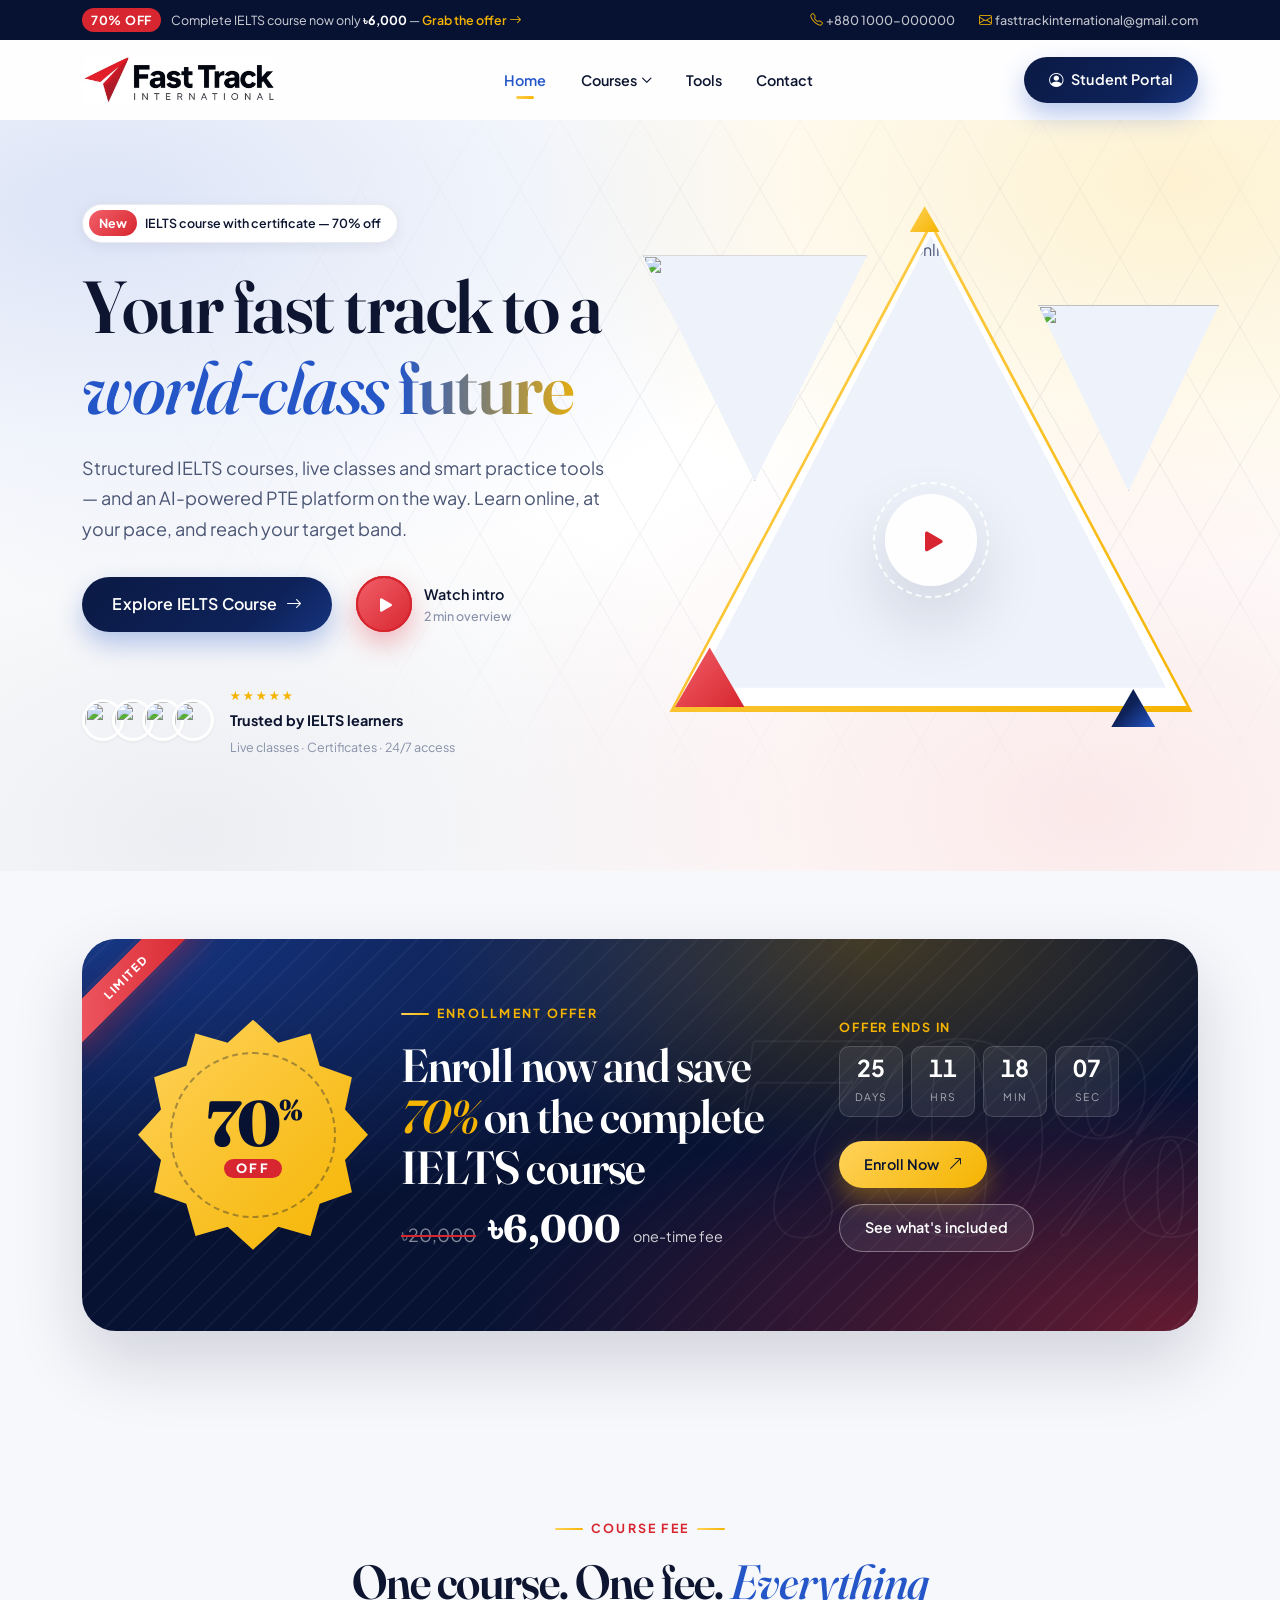
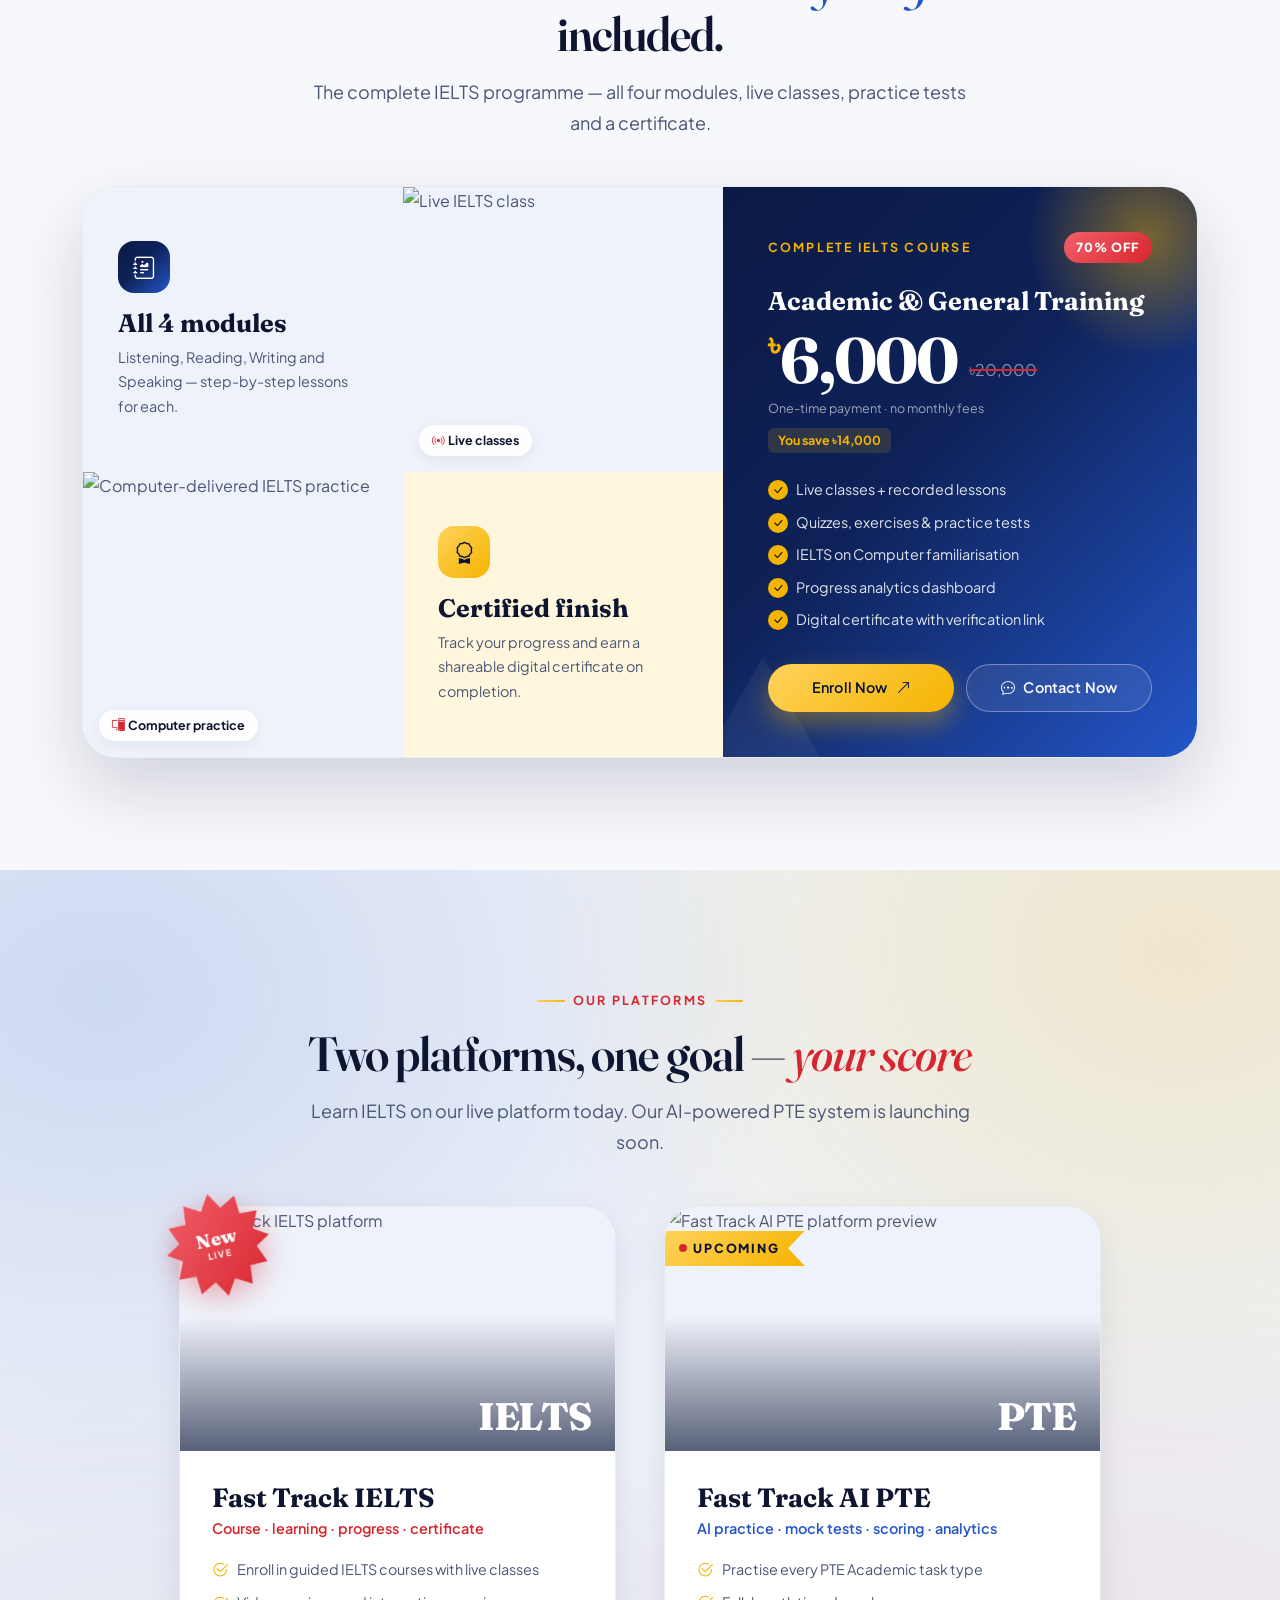
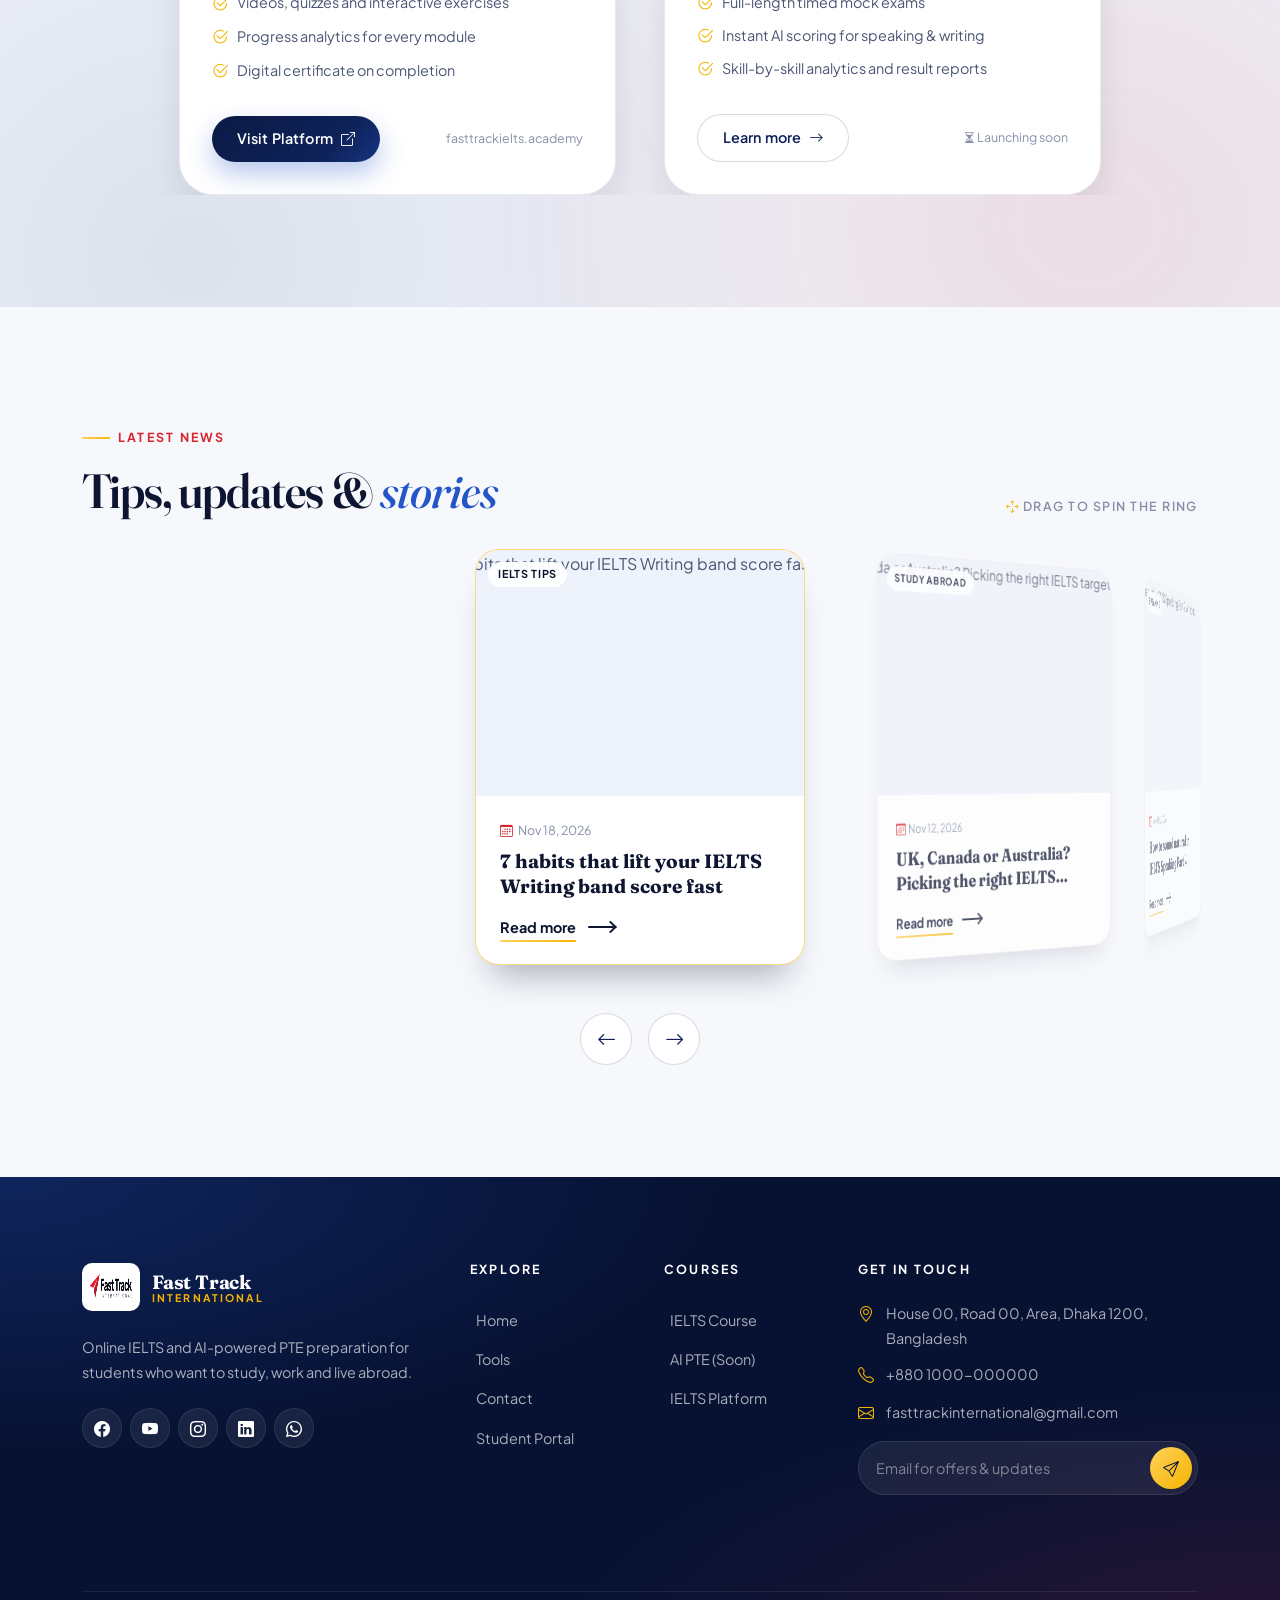
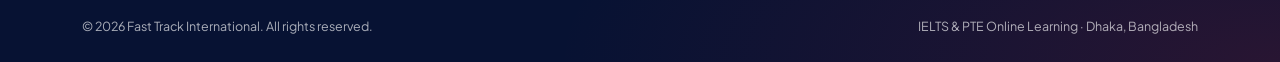
==== commit d556a410: "update logo size" ====
--- a/index.html
+++ b/index.html
@@ -57,8 +57,8 @@
   <nav class="navbar navbar-expand-lg site-nav" aria-label="Main navigation">
     <div class="container">
       <a class="navbar-brand brand" href="index.html">
-        <img src="images/logo-sm.jpg" alt="Fast Track International logo" width="54" height="47">
-        <span class="brand-name"><strong>Fast Track</strong><small>International</small></span>
+        <img src="images/logo.jpg" alt="Fast Track International logo">
+        <!-- <span class="brand-name"><strong>Fast Track</strong><small>International</small></span> -->
       </a>
 
       <button class="navbar-toggler" type="button" data-bs-toggle="collapse" data-bs-target="#siteMenu"
--- a/css/style.css
+++ b/css/style.css
@@ -31,19 +31,31 @@
   --line-strong: rgba(14, 34, 89, 0.16);
 
   /* Gradients */
-  --g-navy: linear-gradient(135deg, var(--navy-800) 0%, var(--navy) 45%, var(--blue) 100%);
+  --g-navy: linear-gradient(
+    135deg,
+    var(--navy-800) 0%,
+    var(--navy) 45%,
+    var(--blue) 100%
+  );
   --g-gold: linear-gradient(135deg, var(--gold-300) 0%, var(--gold) 100%);
   --g-red: linear-gradient(135deg, var(--red-300) 0%, var(--red) 100%);
-  --g-brand: linear-gradient(90deg, var(--blue) 0%, var(--gold) 55%, var(--red) 100%);
+  --g-brand: linear-gradient(
+    90deg,
+    var(--blue) 0%,
+    var(--gold) 55%,
+    var(--red) 100%
+  );
   --g-mesh:
     radial-gradient(at 8% 12%, rgba(36, 86, 200, 0.16) 0, transparent 42%),
     radial-gradient(at 92% 8%, rgba(245, 180, 0, 0.18) 0, transparent 40%),
-    radial-gradient(at 85% 92%, rgba(215, 38, 47, 0.10) 0, transparent 42%),
+    radial-gradient(at 85% 92%, rgba(215, 38, 47, 0.1) 0, transparent 42%),
     radial-gradient(at 15% 95%, rgba(14, 34, 89, 0.08) 0, transparent 40%);
 
   /* Typography */
   --ff-display: "Fraunces", Georgia, "Times New Roman", serif;
-  --ff-body: "Plus Jakarta Sans", system-ui, -apple-system, "Segoe UI", Roboto, sans-serif;
+  --ff-body:
+    "Plus Jakarta Sans", system-ui, -apple-system, "Segoe UI", Roboto,
+    sans-serif;
   --fs-xs: 0.78rem;
   --fs-sm: 0.9rem;
   --fs-md: 1rem;
@@ -99,8 +111,14 @@
 /* ---------------------------------------------------------------------
    2. Base
    --------------------------------------------------------------------- */
-*, *::before, *::after { box-sizing: border-box; }
-html { scroll-padding-top: var(--nav-h); }
+*,
+*::before,
+*::after {
+  box-sizing: border-box;
+}
+html {
+  scroll-padding-top: var(--nav-h);
+}
 body {
   font-family: var(--ff-body);
   font-size: var(--fs-md);
@@ -110,15 +128,51 @@
   overflow-x: clip;
   -webkit-font-smoothing: antialiased;
 }
-h1, h2, h3, h4, h5, h6 { color: var(--ink); line-height: var(--lh-tight); font-weight: var(--fw-bold); }
-.ff-display, h1, h2, .h-display { font-family: var(--ff-display); font-weight: 600; letter-spacing: -0.02em; font-variation-settings: "opsz" 96; }
-a { color: var(--blue); text-decoration: none; transition: color var(--t-fast); }
-a:hover { color: var(--red); }
-img { max-width: 100%; height: auto; display: block; }
-::selection { background: var(--gold); color: var(--navy-900); }
-.text-gold { color: var(--gold) !important; }
-.text-red { color: var(--red) !important; }
-.text-blue { color: var(--blue) !important; }
+h1,
+h2,
+h3,
+h4,
+h5,
+h6 {
+  color: var(--ink);
+  line-height: var(--lh-tight);
+  font-weight: var(--fw-bold);
+}
+.ff-display,
+h1,
+h2,
+.h-display {
+  font-family: var(--ff-display);
+  font-weight: 600;
+  letter-spacing: -0.02em;
+  font-variation-settings: "opsz" 96;
+}
+a {
+  color: var(--blue);
+  text-decoration: none;
+  transition: color var(--t-fast);
+}
+a:hover {
+  color: var(--red);
+}
+img {
+  max-width: 100%;
+  height: auto;
+  display: block;
+}
+::selection {
+  background: var(--gold);
+  color: var(--navy-900);
+}
+.text-gold {
+  color: var(--gold) !important;
+}
+.text-red {
+  color: var(--red) !important;
+}
+.text-blue {
+  color: var(--blue) !important;
+}
 .text-grad {
   background: var(--g-brand);
   background-size: 200% auto;
@@ -127,10 +181,19 @@
   color: transparent;
   animation: gradShift 6s ease-in-out infinite alternate;
 }
-.italic-accent { font-style: italic; font-weight: 500; }
-.bg-paper-2 { background: var(--paper-2); }
-.mesh { background: var(--g-mesh), var(--white); }
-.mesh-soft { background: var(--g-mesh), var(--paper-2); }
+.italic-accent {
+  font-style: italic;
+  font-weight: 500;
+}
+.bg-paper-2 {
+  background: var(--paper-2);
+}
+.mesh {
+  background: var(--g-mesh), var(--white);
+}
+.mesh-soft {
+  background: var(--g-mesh), var(--paper-2);
+}
 
 /* ---------------------------------------------------------------------
    3. Buttons
@@ -146,25 +209,88 @@
   border-radius: var(--r-pill);
   font-size: var(--fs-sm);
   letter-spacing: 0.01em;
-  transition: transform var(--t-base) var(--ease), box-shadow var(--t-base) var(--ease), background-position var(--t-base), color var(--t-fast), background-color var(--t-fast);
-}
-.btn-lg { padding: 0.95rem 1.9rem; font-size: var(--fs-md); }
-.btn i { transition: transform var(--t-base) var(--ease); }
-.btn:hover i.bi-arrow-right { transform: translateX(4px); }
-.btn:hover i.bi-arrow-up-right, .btn:hover i.bi-box-arrow-up-right { transform: translate(2px, -2px); }
-.btn:focus-visible { outline: 3px solid var(--gold); outline-offset: 3px; }
-
-.btn-brand { background: var(--g-navy); background-size: 170% auto; color: var(--white); box-shadow: var(--sh-navy); }
-.btn-brand:hover { color: var(--white); background-position: right center; transform: translateY(-2px); }
-.btn-gold { background: var(--g-gold); color: var(--navy-900); box-shadow: var(--sh-gold); }
-.btn-gold:hover { color: var(--navy-900); transform: translateY(-2px); }
-.btn-red { background: var(--g-red); color: var(--white); box-shadow: var(--sh-red); }
-.btn-red:hover { color: var(--white); transform: translateY(-2px); }
-.btn-ghost { background: var(--white); color: var(--navy); border: 1px solid var(--line-strong); }
-.btn-ghost:hover { color: var(--navy); border-color: var(--gold); transform: translateY(-2px); box-shadow: var(--sh-sm); }
-.btn-outline-light-ft { background: rgba(255, 255, 255, 0.08); color: var(--white); border: 1px solid rgba(255, 255, 255, 0.35); }
-.btn-outline-light-ft:hover { background: var(--white); color: var(--navy); transform: translateY(-2px); }
-.btn[disabled], .btn.is-disabled { opacity: 0.65; pointer-events: none; box-shadow: none; }
+  transition:
+    transform var(--t-base) var(--ease),
+    box-shadow var(--t-base) var(--ease),
+    background-position var(--t-base),
+    color var(--t-fast),
+    background-color var(--t-fast);
+}
+.btn-lg {
+  padding: 0.95rem 1.9rem;
+  font-size: var(--fs-md);
+}
+.btn i {
+  transition: transform var(--t-base) var(--ease);
+}
+.btn:hover i.bi-arrow-right {
+  transform: translateX(4px);
+}
+.btn:hover i.bi-arrow-up-right,
+.btn:hover i.bi-box-arrow-up-right {
+  transform: translate(2px, -2px);
+}
+.btn:focus-visible {
+  outline: 3px solid var(--gold);
+  outline-offset: 3px;
+}
+
+.btn-brand {
+  background: var(--g-navy);
+  background-size: 170% auto;
+  color: var(--white);
+  box-shadow: var(--sh-navy);
+}
+.btn-brand:hover {
+  color: var(--white);
+  background-position: right center;
+  transform: translateY(-2px);
+}
+.btn-gold {
+  background: var(--g-gold);
+  color: var(--navy-900);
+  box-shadow: var(--sh-gold);
+}
+.btn-gold:hover {
+  color: var(--navy-900);
+  transform: translateY(-2px);
+}
+.btn-red {
+  background: var(--g-red);
+  color: var(--white);
+  box-shadow: var(--sh-red);
+}
+.btn-red:hover {
+  color: var(--white);
+  transform: translateY(-2px);
+}
+.btn-ghost {
+  background: var(--white);
+  color: var(--navy);
+  border: 1px solid var(--line-strong);
+}
+.btn-ghost:hover {
+  color: var(--navy);
+  border-color: var(--gold);
+  transform: translateY(-2px);
+  box-shadow: var(--sh-sm);
+}
+.btn-outline-light-ft {
+  background: rgba(255, 255, 255, 0.08);
+  color: var(--white);
+  border: 1px solid rgba(255, 255, 255, 0.35);
+}
+.btn-outline-light-ft:hover {
+  background: var(--white);
+  color: var(--navy);
+  transform: translateY(-2px);
+}
+.btn[disabled],
+.btn.is-disabled {
+  opacity: 0.65;
+  pointer-events: none;
+  box-shadow: none;
+}
 
 /* ---------------------------------------------------------------------
    4. Announcement bar + Navbar
@@ -177,8 +303,13 @@
   font-size: var(--fs-xs);
   padding: 0.5rem 0;
 }
-.topbar a { color: var(--gold); font-weight: var(--fw-semi); }
-.topbar a:hover { color: var(--white); }
+.topbar a {
+  color: var(--gold);
+  font-weight: var(--fw-semi);
+}
+.topbar a:hover {
+  color: var(--white);
+}
 .topbar .tb-pill {
   display: inline-block;
   padding: 0.1rem 0.55rem;
@@ -189,9 +320,18 @@
   font-weight: var(--fw-bold);
   letter-spacing: 0.06em;
 }
-.topbar-links { display: flex; gap: var(--sp-5); }
-.topbar-links a { color: rgba(255, 255, 255, 0.75); font-weight: var(--fw-med); }
-.topbar-links i { color: var(--gold); margin-right: 4px; }
+.topbar-links {
+  display: flex;
+  gap: var(--sp-5);
+}
+.topbar-links a {
+  color: rgba(255, 255, 255, 0.75);
+  font-weight: var(--fw-med);
+}
+.topbar-links i {
+  color: var(--gold);
+  margin-right: 4px;
+}
 
 .site-nav {
   position: sticky;
@@ -202,14 +342,45 @@
   backdrop-filter: saturate(170%) blur(14px);
   -webkit-backdrop-filter: saturate(170%) blur(14px);
   border-bottom: 1px solid transparent;
-  transition: box-shadow var(--t-base), border-color var(--t-base), min-height var(--t-base);
-}
-.site-nav.scrolled { box-shadow: var(--sh-sm); border-color: var(--line); min-height: 68px; }
-.brand { display: flex; align-items: center; gap: var(--sp-3); }
-.brand img { width: 54px; height: auto; border-radius: var(--r-sm); mix-blend-mode: multiply; }
-.brand-name { display: flex; flex-direction: column; line-height: 1.05; }
-.brand-name strong { font-family: var(--ff-display); font-size: 1.2rem; color: var(--navy); font-weight: 700; letter-spacing: -0.01em; }
-.brand-name small { font-size: 0.66rem; font-weight: var(--fw-bold); letter-spacing: 0.2em; color: var(--red); text-transform: uppercase; }
+  transition:
+    box-shadow var(--t-base),
+    border-color var(--t-base),
+    min-height var(--t-base);
+}
+.site-nav.scrolled {
+  box-shadow: var(--sh-sm);
+  border-color: var(--line);
+  min-height: 68px;
+}
+.brand {
+  display: flex;
+  align-items: center;
+  gap: var(--sp-3);
+}
+.brand img {
+  height: 48px;
+  border-radius: var(--r-sm);
+  mix-blend-mode: multiply;
+}
+.brand-name {
+  display: flex;
+  flex-direction: column;
+  line-height: 1.05;
+}
+.brand-name strong {
+  font-family: var(--ff-display);
+  font-size: 1.2rem;
+  color: var(--navy);
+  font-weight: 700;
+  letter-spacing: -0.01em;
+}
+.brand-name small {
+  font-size: 0.66rem;
+  font-weight: var(--fw-bold);
+  letter-spacing: 0.2em;
+  color: var(--red);
+  text-transform: uppercase;
+}
 
 .site-nav .nav-link {
   position: relative;
@@ -219,19 +390,41 @@
   padding: 0.55rem 0.95rem !important;
   border-radius: var(--r-pill);
 }
-.site-nav .nav-link:hover, .site-nav .nav-link.active, .site-nav .show > .nav-link { color: var(--blue); }
+.site-nav .nav-link:hover,
+.site-nav .nav-link.active,
+.site-nav .show > .nav-link {
+  color: var(--blue);
+}
 .site-nav .nav-link.active::after {
   content: "";
   position: absolute;
-  left: 50%; bottom: 2px;
-  width: 18px; height: 3px;
+  left: 50%;
+  bottom: 2px;
+  width: 18px;
+  height: 3px;
   border-radius: 3px;
   background: var(--g-gold);
   transform: translateX(-50%);
 }
-.site-nav .dropdown-toggle::after { border: 0; content: "\F282"; font-family: "bootstrap-icons"; font-size: 0.7rem; vertical-align: 0; margin-left: 4px; transition: transform var(--t-base) var(--ease); }
-.site-nav .dropdown-toggle.show::after { transform: rotate(180deg); }
-.site-nav .dropdown-toggle.active::after { position: static; width: auto; height: auto; background: none; transform: none; }
+.site-nav .dropdown-toggle::after {
+  border: 0;
+  content: "\F282";
+  font-family: "bootstrap-icons";
+  font-size: 0.7rem;
+  vertical-align: 0;
+  margin-left: 4px;
+  transition: transform var(--t-base) var(--ease);
+}
+.site-nav .dropdown-toggle.show::after {
+  transform: rotate(180deg);
+}
+.site-nav .dropdown-toggle.active::after {
+  position: static;
+  width: auto;
+  height: auto;
+  background: none;
+  transform: none;
+}
 
 .dropdown-menu.mega {
   min-width: 320px;
@@ -250,33 +443,123 @@
   color: var(--ink);
   transition: background var(--t-fast);
 }
-.mega-item:hover { background: var(--paper-2); color: var(--ink); }
-.mega-item .mi-icon { flex-shrink: 0; width: 42px; height: 42px; display: grid; place-items: center; border-radius: var(--r-sm); font-weight: var(--fw-black); font-size: 0.72rem; color: var(--white); }
-.mega-item strong { display: block; font-size: var(--fs-sm); }
-.mega-item small { display: block; color: var(--muted); font-size: var(--fs-xs); line-height: 1.4; }
-.mi-ielts { background: var(--g-red); }
-.mi-pte { background: var(--g-navy); }
-.tag-soon { display: inline-block; margin-left: 6px; padding: 1px 7px; border-radius: var(--r-pill); background: var(--gold-50); color: #9a6f00; font-size: 0.65rem; font-weight: var(--fw-bold); letter-spacing: 0.04em; vertical-align: middle; }
-.tag-new { display: inline-block; margin-left: 6px; padding: 1px 7px; border-radius: var(--r-pill); background: rgba(215, 38, 47, 0.1); color: var(--red); font-size: 0.65rem; font-weight: var(--fw-bold); letter-spacing: 0.04em; vertical-align: middle; }
-
-.navbar-toggler { border: 0; padding: var(--sp-2); display: flex; flex-direction: column; gap: 5px; box-shadow: none !important; }
-.navbar-toggler span { width: 24px; height: 2px; border-radius: 2px; background: var(--navy); transition: transform var(--t-base) var(--ease), opacity var(--t-fast); }
-.navbar-toggler[aria-expanded="true"] span:nth-child(1) { transform: translateY(7px) rotate(45deg); }
-.navbar-toggler[aria-expanded="true"] span:nth-child(2) { opacity: 0; }
-.navbar-toggler[aria-expanded="true"] span:nth-child(3) { transform: translateY(-7px) rotate(-45deg); }
+.mega-item:hover {
+  background: var(--paper-2);
+  color: var(--ink);
+}
+.mega-item .mi-icon {
+  flex-shrink: 0;
+  width: 42px;
+  height: 42px;
+  display: grid;
+  place-items: center;
+  border-radius: var(--r-sm);
+  font-weight: var(--fw-black);
+  font-size: 0.72rem;
+  color: var(--white);
+}
+.mega-item strong {
+  display: block;
+  font-size: var(--fs-sm);
+}
+.mega-item small {
+  display: block;
+  color: var(--muted);
+  font-size: var(--fs-xs);
+  line-height: 1.4;
+}
+.mi-ielts {
+  background: var(--g-red);
+}
+.mi-pte {
+  background: var(--g-navy);
+}
+.tag-soon {
+  display: inline-block;
+  margin-left: 6px;
+  padding: 1px 7px;
+  border-radius: var(--r-pill);
+  background: var(--gold-50);
+  color: #9a6f00;
+  font-size: 0.65rem;
+  font-weight: var(--fw-bold);
+  letter-spacing: 0.04em;
+  vertical-align: middle;
+}
+.tag-new {
+  display: inline-block;
+  margin-left: 6px;
+  padding: 1px 7px;
+  border-radius: var(--r-pill);
+  background: rgba(215, 38, 47, 0.1);
+  color: var(--red);
+  font-size: 0.65rem;
+  font-weight: var(--fw-bold);
+  letter-spacing: 0.04em;
+  vertical-align: middle;
+}
+
+.navbar-toggler {
+  border: 0;
+  padding: var(--sp-2);
+  display: flex;
+  flex-direction: column;
+  gap: 5px;
+  box-shadow: none !important;
+}
+.navbar-toggler span {
+  width: 24px;
+  height: 2px;
+  border-radius: 2px;
+  background: var(--navy);
+  transition:
+    transform var(--t-base) var(--ease),
+    opacity var(--t-fast);
+}
+.navbar-toggler[aria-expanded="true"] span:nth-child(1) {
+  transform: translateY(7px) rotate(45deg);
+}
+.navbar-toggler[aria-expanded="true"] span:nth-child(2) {
+  opacity: 0;
+}
+.navbar-toggler[aria-expanded="true"] span:nth-child(3) {
+  transform: translateY(-7px) rotate(-45deg);
+}
 
 @media (max-width: 991.98px) {
-  .site-nav .navbar-collapse { margin: var(--sp-3) 0; padding: var(--sp-4); background: var(--white); border-radius: var(--r-md); box-shadow: var(--sh-md); }
-  .site-nav .nav-link.active::after { left: 0.95rem; transform: none; }
-  .dropdown-menu.mega { box-shadow: none; border: 0; padding: 0 0 0 var(--sp-3); margin: 0 !important; }
-  .nav-cta { width: 100%; margin-top: var(--sp-3); }
+  .site-nav .navbar-collapse {
+    margin: var(--sp-3) 0;
+    padding: var(--sp-4);
+    background: var(--white);
+    border-radius: var(--r-md);
+    box-shadow: var(--sh-md);
+  }
+  .site-nav .nav-link.active::after {
+    left: 0.95rem;
+    transform: none;
+  }
+  .dropdown-menu.mega {
+    box-shadow: none;
+    border: 0;
+    padding: 0 0 0 var(--sp-3);
+    margin: 0 !important;
+  }
+  .nav-cta {
+    width: 100%;
+    margin-top: var(--sp-3);
+  }
 }
 
 /* ---------------------------------------------------------------------
    5. Section scaffolding
    --------------------------------------------------------------------- */
-.section { position: relative; padding: var(--section-y) 0; }
-.section-sm { padding: calc(var(--section-y) * 0.6) 0; }
+.section {
+  position: relative;
+  padding: var(--section-y) 0;
+}
+.section-sm {
+  padding: calc(var(--section-y) * 0.6) 0;
+}
 .eyebrow {
   display: inline-flex;
   align-items: center;
@@ -288,13 +571,39 @@
   text-transform: uppercase;
   color: var(--red);
 }
-.eyebrow::before { content: ""; width: 28px; height: 2px; background: var(--g-gold); border-radius: 2px; }
-.eyebrow.center::after { content: ""; width: 28px; height: 2px; background: var(--g-gold); border-radius: 2px; }
-.eyebrow.light { color: var(--gold); }
-.section-head { max-width: 680px; margin-bottom: var(--sp-7); }
-.section-head.center { margin-inline: auto; text-align: center; }
-.section-title { font-size: var(--fs-h2); margin-bottom: var(--sp-4); }
-.section-lead { font-size: var(--fs-lg); margin: 0; }
+.eyebrow::before {
+  content: "";
+  width: 28px;
+  height: 2px;
+  background: var(--g-gold);
+  border-radius: 2px;
+}
+.eyebrow.center::after {
+  content: "";
+  width: 28px;
+  height: 2px;
+  background: var(--g-gold);
+  border-radius: 2px;
+}
+.eyebrow.light {
+  color: var(--gold);
+}
+.section-head {
+  max-width: 680px;
+  margin-bottom: var(--sp-7);
+}
+.section-head.center {
+  margin-inline: auto;
+  text-align: center;
+}
+.section-title {
+  font-size: var(--fs-h2);
+  margin-bottom: var(--sp-4);
+}
+.section-lead {
+  font-size: var(--fs-lg);
+  margin: 0;
+}
 
 /* Page header (inner pages) */
 .page-hero {
@@ -318,20 +627,57 @@
 .page-hero::after {
   content: "";
   position: absolute;
-  right: -60px; bottom: -60px;
+  right: -60px;
+  bottom: -60px;
   z-index: -1;
-  width: 380px; height: 380px;
-  background: conic-gradient(from 210deg, transparent 0 60%, rgba(245, 180, 0, 0.16) 60% 100%);
+  width: 380px;
+  height: 380px;
+  background: conic-gradient(
+    from 210deg,
+    transparent 0 60%,
+    rgba(245, 180, 0, 0.16) 60% 100%
+  );
   clip-path: polygon(50% 0, 100% 100%, 0 100%);
   animation: spinSlow 40s linear infinite;
 }
-.page-hero h1 { color: var(--white); font-size: clamp(2.2rem, 1.4rem + 3vw, 3.8rem); margin-bottom: var(--sp-4); }
-.page-hero p { max-width: 620px; font-size: var(--fs-lg); margin: 0; }
-.crumbs { display: flex; flex-wrap: wrap; gap: var(--sp-2); margin-bottom: var(--sp-4); font-size: var(--fs-xs); letter-spacing: 0.08em; text-transform: uppercase; font-weight: var(--fw-semi); }
-.crumbs a { color: rgba(255, 255, 255, 0.7); }
-.crumbs a:hover { color: var(--gold); }
-.crumbs span { color: var(--gold); }
-.tri-deco { position: absolute; z-index: -1; width: 0; height: 0; border-style: solid; opacity: 0.55; animation: floatY 7s ease-in-out infinite; }
+.page-hero h1 {
+  color: var(--white);
+  font-size: clamp(2.2rem, 1.4rem + 3vw, 3.8rem);
+  margin-bottom: var(--sp-4);
+}
+.page-hero p {
+  max-width: 620px;
+  font-size: var(--fs-lg);
+  margin: 0;
+}
+.crumbs {
+  display: flex;
+  flex-wrap: wrap;
+  gap: var(--sp-2);
+  margin-bottom: var(--sp-4);
+  font-size: var(--fs-xs);
+  letter-spacing: 0.08em;
+  text-transform: uppercase;
+  font-weight: var(--fw-semi);
+}
+.crumbs a {
+  color: rgba(255, 255, 255, 0.7);
+}
+.crumbs a:hover {
+  color: var(--gold);
+}
+.crumbs span {
+  color: var(--gold);
+}
+.tri-deco {
+  position: absolute;
+  z-index: -1;
+  width: 0;
+  height: 0;
+  border-style: solid;
+  opacity: 0.55;
+  animation: floatY 7s ease-in-out infinite;
+}
 
 /* ---------------------------------------------------------------------
    6. HOME — Hero (triangular composition)
@@ -348,10 +694,24 @@
   inset: 0;
   z-index: -1;
   background-image:
-    linear-gradient(60deg, transparent 49.5%, var(--line) 49.5% 50.5%, transparent 50.5%),
-    linear-gradient(-60deg, transparent 49.5%, var(--line) 49.5% 50.5%, transparent 50.5%);
+    linear-gradient(
+      60deg,
+      transparent 49.5%,
+      var(--line) 49.5% 50.5%,
+      transparent 50.5%
+    ),
+    linear-gradient(
+      -60deg,
+      transparent 49.5%,
+      var(--line) 49.5% 50.5%,
+      transparent 50.5%
+    );
   background-size: 80px 138px;
-  -webkit-mask-image: radial-gradient(ellipse at 70% 40%, #000 0%, transparent 65%);
+  -webkit-mask-image: radial-gradient(
+    ellipse at 70% 40%,
+    #000 0%,
+    transparent 65%
+  );
   mask-image: radial-gradient(ellipse at 70% 40%, #000 0%, transparent 65%);
   opacity: 0.8;
 }
@@ -370,49 +730,209 @@
   font-weight: var(--fw-semi);
   color: var(--ink);
 }
-.hero-badge b { padding: 0.15rem 0.6rem; border-radius: var(--r-pill); background: var(--g-red); color: var(--white); font-weight: var(--fw-bold); }
-.hero h1 { font-size: var(--fs-h1); margin-bottom: var(--sp-5); }
-.hero h1 em { font-style: italic; font-weight: 500; color: var(--blue); }
-.hero-lead { font-size: var(--fs-lg); max-width: 540px; margin-bottom: var(--sp-6); }
-
-.play-cta { display: inline-flex; align-items: center; gap: var(--sp-3); background: none; border: 0; padding: 0; color: var(--ink); font-weight: var(--fw-semi); font-size: var(--fs-sm); }
-.play-cta .play-btn { position: relative; width: 56px; height: 56px; display: grid; place-items: center; border-radius: 50%; background: var(--g-red); color: var(--white); font-size: 1.5rem; box-shadow: var(--sh-red); transition: transform var(--t-base) var(--ease); }
-.play-cta .play-btn i { margin-left: 3px; }
-.play-cta .play-btn::before, .play-cta .play-btn::after { content: ""; position: absolute; inset: 0; border-radius: 50%; border: 2px solid var(--red); animation: pulseRing 2.4s var(--ease) infinite; }
-.play-cta .play-btn::after { animation-delay: 1.2s; }
-.play-cta:hover .play-btn { transform: scale(1.08); }
-.play-cta small { display: block; color: var(--muted); font-weight: var(--fw-med); font-size: var(--fs-xs); }
-
-.hero-trust { display: flex; align-items: center; gap: var(--sp-4); margin-top: var(--sp-7); }
-.avatars { display: flex; }
-.avatars img { width: 42px; height: 42px; border-radius: 50%; border: 3px solid var(--white); object-fit: cover; margin-left: -12px; box-shadow: var(--sh-xs); }
-.avatars img:first-child { margin-left: 0; }
-.hero-trust strong { display: block; color: var(--ink); font-size: var(--fs-sm); }
-.hero-trust span { font-size: var(--fs-xs); color: var(--muted); }
-.hero-trust .stars { color: var(--gold); font-size: 0.75rem; letter-spacing: 2px; }
+.hero-badge b {
+  padding: 0.15rem 0.6rem;
+  border-radius: var(--r-pill);
+  background: var(--g-red);
+  color: var(--white);
+  font-weight: var(--fw-bold);
+}
+.hero h1 {
+  font-size: var(--fs-h1);
+  margin-bottom: var(--sp-5);
+}
+.hero h1 em {
+  font-style: italic;
+  font-weight: 500;
+  color: var(--blue);
+}
+.hero-lead {
+  font-size: var(--fs-lg);
+  max-width: 540px;
+  margin-bottom: var(--sp-6);
+}
+
+.play-cta {
+  display: inline-flex;
+  align-items: center;
+  gap: var(--sp-3);
+  background: none;
+  border: 0;
+  padding: 0;
+  color: var(--ink);
+  font-weight: var(--fw-semi);
+  font-size: var(--fs-sm);
+}
+.play-cta .play-btn {
+  position: relative;
+  width: 56px;
+  height: 56px;
+  display: grid;
+  place-items: center;
+  border-radius: 50%;
+  background: var(--g-red);
+  color: var(--white);
+  font-size: 1.5rem;
+  box-shadow: var(--sh-red);
+  transition: transform var(--t-base) var(--ease);
+}
+.play-cta .play-btn i {
+  margin-left: 3px;
+}
+.play-cta .play-btn::before,
+.play-cta .play-btn::after {
+  content: "";
+  position: absolute;
+  inset: 0;
+  border-radius: 50%;
+  border: 2px solid var(--red);
+  animation: pulseRing 2.4s var(--ease) infinite;
+}
+.play-cta .play-btn::after {
+  animation-delay: 1.2s;
+}
+.play-cta:hover .play-btn {
+  transform: scale(1.08);
+}
+.play-cta small {
+  display: block;
+  color: var(--muted);
+  font-weight: var(--fw-med);
+  font-size: var(--fs-xs);
+}
+
+.hero-trust {
+  display: flex;
+  align-items: center;
+  gap: var(--sp-4);
+  margin-top: var(--sp-7);
+}
+.avatars {
+  display: flex;
+}
+.avatars img {
+  width: 42px;
+  height: 42px;
+  border-radius: 50%;
+  border: 3px solid var(--white);
+  object-fit: cover;
+  margin-left: -12px;
+  box-shadow: var(--sh-xs);
+}
+.avatars img:first-child {
+  margin-left: 0;
+}
+.hero-trust strong {
+  display: block;
+  color: var(--ink);
+  font-size: var(--fs-sm);
+}
+.hero-trust span {
+  font-size: var(--fs-xs);
+  color: var(--muted);
+}
+.hero-trust .stars {
+  color: var(--gold);
+  font-size: 0.75rem;
+  letter-spacing: 2px;
+}
 
 /* Triangle mosaic */
-.tri-stage { position: relative; width: 100%; max-width: 600px; aspect-ratio: 1 / 0.92; margin-inline: auto; }
-.tri { position: absolute; overflow: hidden; transition: transform var(--t-slow) var(--ease); }
-.tri img { width: 100%; height: 100%; object-fit: cover; transition: transform 1.2s var(--ease); background: var(--paper-2); }
-.tri-main { inset: 0 6% 8% 6%; clip-path: polygon(50% 0, 100% 100%, 0 100%); filter: drop-shadow(0 30px 40px rgba(13, 21, 48, 0.25)); }
-.tri-left { left: -4%; top: 4%; width: 42%; height: 46%; clip-path: polygon(0 0, 100% 0, 50% 100%); }
-.tri-right { right: -4%; top: 14%; width: 34%; height: 38%; clip-path: polygon(0 0, 100% 0, 50% 100%); }
-.tri-stage:hover .tri-main img { transform: scale(1.05); }
-.tri-outline { position: absolute; inset: -3% 1% 3% 1%; clip-path: polygon(50% 0, 100% 100%, 0 100%); background: var(--g-gold); z-index: -1; animation: triBreath 6s ease-in-out infinite; }
-.tri-outline::after { content: ""; position: absolute; inset: 6px; clip-path: inherit; background: var(--white); }
-.tri-solid { position: absolute; clip-path: polygon(50% 0, 100% 100%, 0 100%); animation: floatY 6s ease-in-out infinite; }
-.ts-1 { width: 70px; height: 60px; background: var(--g-red); left: 2%; bottom: 4%; }
-.ts-2 { width: 44px; height: 38px; background: var(--g-navy); right: 8%; bottom: 0; animation-delay: -2s; }
-.ts-3 { width: 30px; height: 26px; background: var(--g-gold); left: 46%; top: -6%; animation-delay: -4s; }
+.tri-stage {
+  position: relative;
+  width: 100%;
+  max-width: 600px;
+  aspect-ratio: 1 / 0.92;
+  margin-inline: auto;
+}
+.tri {
+  position: absolute;
+  overflow: hidden;
+  transition: transform var(--t-slow) var(--ease);
+}
+.tri img {
+  width: 100%;
+  height: 100%;
+  object-fit: cover;
+  transition: transform 1.2s var(--ease);
+  background: var(--paper-2);
+}
+.tri-main {
+  inset: 0 6% 8% 6%;
+  clip-path: polygon(50% 0, 100% 100%, 0 100%);
+  filter: drop-shadow(0 30px 40px rgba(13, 21, 48, 0.25));
+}
+.tri-left {
+  left: -4%;
+  top: 4%;
+  width: 42%;
+  height: 46%;
+  clip-path: polygon(0 0, 100% 0, 50% 100%);
+}
+.tri-right {
+  right: -4%;
+  top: 14%;
+  width: 34%;
+  height: 38%;
+  clip-path: polygon(0 0, 100% 0, 50% 100%);
+}
+.tri-stage:hover .tri-main img {
+  transform: scale(1.05);
+}
+.tri-outline {
+  position: absolute;
+  inset: -3% 1% 3% 1%;
+  clip-path: polygon(50% 0, 100% 100%, 0 100%);
+  background: var(--g-gold);
+  z-index: -1;
+  animation: triBreath 6s ease-in-out infinite;
+}
+.tri-outline::after {
+  content: "";
+  position: absolute;
+  inset: 6px;
+  clip-path: inherit;
+  background: var(--white);
+}
+.tri-solid {
+  position: absolute;
+  clip-path: polygon(50% 0, 100% 100%, 0 100%);
+  animation: floatY 6s ease-in-out infinite;
+}
+.ts-1 {
+  width: 70px;
+  height: 60px;
+  background: var(--g-red);
+  left: 2%;
+  bottom: 4%;
+}
+.ts-2 {
+  width: 44px;
+  height: 38px;
+  background: var(--g-navy);
+  right: 8%;
+  bottom: 0;
+  animation-delay: -2s;
+}
+.ts-3 {
+  width: 30px;
+  height: 26px;
+  background: var(--g-gold);
+  left: 46%;
+  top: -6%;
+  animation-delay: -4s;
+}
 
 .tri-play {
   position: absolute;
-  left: 50%; top: 62%;
+  left: 50%;
+  top: 62%;
   transform: translate(-50%, -50%);
   z-index: 3;
-  width: 92px; height: 92px;
-  display: grid; place-items: center;
+  width: 92px;
+  height: 92px;
+  display: grid;
+  place-items: center;
   border: 0;
   border-radius: 50%;
   background: rgba(255, 255, 255, 0.92);
@@ -421,9 +941,20 @@
   box-shadow: var(--sh-lg);
   transition: transform var(--t-base) var(--ease);
 }
-.tri-play i { margin-left: 5px; }
-.tri-play::before { content: ""; position: absolute; inset: -12px; border-radius: 50%; border: 2px dashed rgba(255, 255, 255, 0.85); animation: spinSlow 14s linear infinite; }
-.tri-play:hover { transform: translate(-50%, -50%) scale(1.08); }
+.tri-play i {
+  margin-left: 5px;
+}
+.tri-play::before {
+  content: "";
+  position: absolute;
+  inset: -12px;
+  border-radius: 50%;
+  border: 2px dashed rgba(255, 255, 255, 0.85);
+  animation: spinSlow 14s linear infinite;
+}
+.tri-play:hover {
+  transform: translate(-50%, -50%) scale(1.08);
+}
 
 .float-chip {
   position: absolute;
@@ -437,24 +968,74 @@
   box-shadow: var(--sh-md);
   animation: floatY 5s ease-in-out infinite;
 }
-.float-chip strong { display: block; color: var(--ink); font-size: var(--fs-sm); line-height: 1.2; }
-.float-chip small { display: block; color: var(--muted); font-size: var(--fs-xs); }
-.float-chip .fc-ic { width: 38px; height: 38px; display: grid; place-items: center; border-radius: var(--r-sm); font-size: 1.1rem; }
-.fc-a { left: 0; bottom: 18%; }
-.fc-b { right: 0; top: 0; animation-delay: -2.5s; }
-.ic-gold { background: var(--g-gold); color: var(--navy-900); }
-.ic-red { background: var(--g-red); color: var(--white); }
-.ic-navy { background: var(--g-navy); color: var(--white); }
+.float-chip strong {
+  display: block;
+  color: var(--ink);
+  font-size: var(--fs-sm);
+  line-height: 1.2;
+}
+.float-chip small {
+  display: block;
+  color: var(--muted);
+  font-size: var(--fs-xs);
+}
+.float-chip .fc-ic {
+  width: 38px;
+  height: 38px;
+  display: grid;
+  place-items: center;
+  border-radius: var(--r-sm);
+  font-size: 1.1rem;
+}
+.fc-a {
+  left: 0;
+  bottom: 18%;
+}
+.fc-b {
+  right: 0;
+  top: 0;
+  animation-delay: -2.5s;
+}
+.ic-gold {
+  background: var(--g-gold);
+  color: var(--navy-900);
+}
+.ic-red {
+  background: var(--g-red);
+  color: var(--white);
+}
+.ic-navy {
+  background: var(--g-navy);
+  color: var(--white);
+}
 @media (max-width: 575.98px) {
-  .fc-a { left: -4px; bottom: 6%; }
-  .fc-b { right: -4px; top: -4%; }
-  .float-chip { padding: var(--sp-2) var(--sp-3); }
-  .tri-play { width: 72px; height: 72px; font-size: 1.7rem; }
+  .fc-a {
+    left: -4px;
+    bottom: 6%;
+  }
+  .fc-b {
+    right: -4px;
+    top: -4%;
+  }
+  .float-chip {
+    padding: var(--sp-2) var(--sp-3);
+  }
+  .tri-play {
+    width: 72px;
+    height: 72px;
+    font-size: 1.7rem;
+  }
 }
 
 /* Video modal */
-.video-modal .modal-dialog { max-width: min(960px, 94vw); }
-.video-modal .modal-content { background: transparent; border: 0; border-radius: var(--r-lg); }
+.video-modal .modal-dialog {
+  max-width: min(960px, 94vw);
+}
+.video-modal .modal-content {
+  background: transparent;
+  border: 0;
+  border-radius: var(--r-lg);
+}
 .video-modal .vm-frame {
   position: relative;
   padding: 6px;
@@ -462,28 +1043,62 @@
   background: var(--g-brand);
   box-shadow: 0 40px 100px rgba(0, 0, 0, 0.5);
 }
-.video-modal .vm-frame .ratio { border-radius: calc(var(--r-lg) - 6px); overflow: hidden; background: #000; }
+.video-modal .vm-frame .ratio {
+  border-radius: calc(var(--r-lg) - 6px);
+  overflow: hidden;
+  background: #000;
+}
 .video-modal .vm-close {
   position: absolute;
-  top: -18px; right: -18px;
+  top: -18px;
+  right: -18px;
   z-index: 2;
-  width: 44px; height: 44px;
-  display: grid; place-items: center;
+  width: 44px;
+  height: 44px;
+  display: grid;
+  place-items: center;
   border: 0;
   border-radius: 50%;
   background: var(--white);
   color: var(--navy);
   font-size: 1.3rem;
   box-shadow: var(--sh-md);
-  transition: transform var(--t-base) var(--ease), background var(--t-fast), color var(--t-fast);
-}
-.video-modal .vm-close:hover { transform: rotate(90deg); background: var(--red); color: var(--white); }
-.video-modal .vm-caption { margin-top: var(--sp-4); text-align: center; color: rgba(255, 255, 255, 0.85); font-size: var(--fs-sm); }
-.video-modal .vm-caption strong { color: var(--gold); }
-.video-modal.fade .modal-dialog { transform: scale(0.92) translateY(20px); transition: transform 0.45s var(--ease); }
-.video-modal.show .modal-dialog { transform: none; }
-.modal-backdrop.show { opacity: 0.82; background: var(--navy-900); }
-@media (max-width: 575.98px) { .video-modal .vm-close { top: -54px; right: 0; } }
+  transition:
+    transform var(--t-base) var(--ease),
+    background var(--t-fast),
+    color var(--t-fast);
+}
+.video-modal .vm-close:hover {
+  transform: rotate(90deg);
+  background: var(--red);
+  color: var(--white);
+}
+.video-modal .vm-caption {
+  margin-top: var(--sp-4);
+  text-align: center;
+  color: rgba(255, 255, 255, 0.85);
+  font-size: var(--fs-sm);
+}
+.video-modal .vm-caption strong {
+  color: var(--gold);
+}
+.video-modal.fade .modal-dialog {
+  transform: scale(0.92) translateY(20px);
+  transition: transform 0.45s var(--ease);
+}
+.video-modal.show .modal-dialog {
+  transform: none;
+}
+.modal-backdrop.show {
+  opacity: 0.82;
+  background: var(--navy-900);
+}
+@media (max-width: 575.98px) {
+  .video-modal .vm-close {
+    top: -54px;
+    right: 0;
+  }
+}
 
 /* ---------------------------------------------------------------------
    7. HOME — 70% OFF banner
@@ -513,7 +1128,11 @@
   position: absolute;
   inset: 0;
   z-index: -1;
-  background-image: repeating-linear-gradient(-45deg, rgba(255, 255, 255, 0.035) 0 2px, transparent 2px 18px);
+  background-image: repeating-linear-gradient(
+    -45deg,
+    rgba(255, 255, 255, 0.035) 0 2px,
+    transparent 2px 18px
+  );
 }
 .offer-ghost {
   position: absolute;
@@ -545,30 +1164,138 @@
   position: absolute;
   inset: 0;
   background: var(--g-gold);
-  clip-path: polygon(50% 0%, 61% 10%, 75% 6%, 79% 20%, 93% 25%, 90% 39%, 100% 50%, 90% 61%, 93% 75%, 79% 80%, 75% 94%, 61% 90%, 50% 100%, 39% 90%, 25% 94%, 21% 80%, 7% 75%, 10% 61%, 0% 50%, 10% 39%, 7% 25%, 21% 20%, 25% 6%, 39% 10%);
+  clip-path: polygon(
+    50% 0%,
+    61% 10%,
+    75% 6%,
+    79% 20%,
+    93% 25%,
+    90% 39%,
+    100% 50%,
+    90% 61%,
+    93% 75%,
+    79% 80%,
+    75% 94%,
+    61% 90%,
+    50% 100%,
+    39% 90%,
+    25% 94%,
+    21% 80%,
+    7% 75%,
+    10% 61%,
+    0% 50%,
+    10% 39%,
+    7% 25%,
+    21% 20%,
+    25% 6%,
+    39% 10%
+  );
   animation: spinSlow 30s linear infinite;
   box-shadow: var(--sh-gold);
 }
-.offer-stamp::after { content: ""; position: absolute; inset: 14%; border-radius: 50%; border: 2px dashed rgba(7, 18, 51, 0.35); }
-.offer-stamp .os-inner { position: relative; z-index: 1; line-height: 1; }
-.offer-stamp .os-num { display: block; font-family: var(--ff-display); font-weight: 800; font-size: clamp(3rem, 2.4rem + 2vw, 4.2rem); letter-spacing: -0.04em; }
-.offer-stamp .os-num sup { font-size: 0.45em; top: -0.9em; }
-.offer-stamp .os-off { display: inline-block; margin-top: 4px; padding: 3px 12px; border-radius: var(--r-pill); background: var(--red); color: var(--white); font-weight: var(--fw-black); letter-spacing: 0.2em; font-size: 0.8rem; }
-
-.offer-band h2 { color: var(--white); font-size: clamp(1.8rem, 1.2rem + 2.2vw, 2.9rem); margin-bottom: var(--sp-3); }
-.offer-band h2 em { color: var(--gold); }
-.offer-price { display: flex; align-items: baseline; flex-wrap: wrap; gap: var(--sp-3); margin: var(--sp-4) 0 var(--sp-5); }
-.offer-price del { color: rgba(255, 255, 255, 0.5); font-size: var(--fs-lg); text-decoration-color: var(--red); text-decoration-thickness: 2px; }
-.offer-price strong { font-family: var(--ff-display); color: var(--white); font-size: 2.4rem; line-height: 1; }
-.offer-price span { font-size: var(--fs-sm); }
-.countdown { display: flex; gap: var(--sp-2); flex-wrap: wrap; }
-.countdown .cd-box { min-width: 64px; padding: var(--sp-2) var(--sp-3); text-align: center; border-radius: var(--r-sm); background: rgba(255, 255, 255, 0.08); border: 1px solid rgba(255, 255, 255, 0.14); }
-.countdown .cd-box b { display: block; color: var(--white); font-size: 1.45rem; line-height: 1.1; font-variant-numeric: tabular-nums; }
-.countdown .cd-box small { font-size: 0.65rem; letter-spacing: 0.14em; text-transform: uppercase; color: rgba(255, 255, 255, 0.6); }
-.cd-label { font-size: var(--fs-xs); letter-spacing: 0.14em; text-transform: uppercase; color: var(--gold); font-weight: var(--fw-bold); margin-bottom: var(--sp-2); }
+.offer-stamp::after {
+  content: "";
+  position: absolute;
+  inset: 14%;
+  border-radius: 50%;
+  border: 2px dashed rgba(7, 18, 51, 0.35);
+}
+.offer-stamp .os-inner {
+  position: relative;
+  z-index: 1;
+  line-height: 1;
+}
+.offer-stamp .os-num {
+  display: block;
+  font-family: var(--ff-display);
+  font-weight: 800;
+  font-size: clamp(3rem, 2.4rem + 2vw, 4.2rem);
+  letter-spacing: -0.04em;
+}
+.offer-stamp .os-num sup {
+  font-size: 0.45em;
+  top: -0.9em;
+}
+.offer-stamp .os-off {
+  display: inline-block;
+  margin-top: 4px;
+  padding: 3px 12px;
+  border-radius: var(--r-pill);
+  background: var(--red);
+  color: var(--white);
+  font-weight: var(--fw-black);
+  letter-spacing: 0.2em;
+  font-size: 0.8rem;
+}
+
+.offer-band h2 {
+  color: var(--white);
+  font-size: clamp(1.8rem, 1.2rem + 2.2vw, 2.9rem);
+  margin-bottom: var(--sp-3);
+}
+.offer-band h2 em {
+  color: var(--gold);
+}
+.offer-price {
+  display: flex;
+  align-items: baseline;
+  flex-wrap: wrap;
+  gap: var(--sp-3);
+  margin: var(--sp-4) 0 var(--sp-5);
+}
+.offer-price del {
+  color: rgba(255, 255, 255, 0.5);
+  font-size: var(--fs-lg);
+  text-decoration-color: var(--red);
+  text-decoration-thickness: 2px;
+}
+.offer-price strong {
+  font-family: var(--ff-display);
+  color: var(--white);
+  font-size: 2.4rem;
+  line-height: 1;
+}
+.offer-price span {
+  font-size: var(--fs-sm);
+}
+.countdown {
+  display: flex;
+  gap: var(--sp-2);
+  flex-wrap: wrap;
+}
+.countdown .cd-box {
+  min-width: 64px;
+  padding: var(--sp-2) var(--sp-3);
+  text-align: center;
+  border-radius: var(--r-sm);
+  background: rgba(255, 255, 255, 0.08);
+  border: 1px solid rgba(255, 255, 255, 0.14);
+}
+.countdown .cd-box b {
+  display: block;
+  color: var(--white);
+  font-size: 1.45rem;
+  line-height: 1.1;
+  font-variant-numeric: tabular-nums;
+}
+.countdown .cd-box small {
+  font-size: 0.65rem;
+  letter-spacing: 0.14em;
+  text-transform: uppercase;
+  color: rgba(255, 255, 255, 0.6);
+}
+.cd-label {
+  font-size: var(--fs-xs);
+  letter-spacing: 0.14em;
+  text-transform: uppercase;
+  color: var(--gold);
+  font-weight: var(--fw-bold);
+  margin-bottom: var(--sp-2);
+}
 .ribbon-corner {
   position: absolute;
-  top: 22px; left: -46px;
+  top: 22px;
+  left: -46px;
   width: 180px;
   padding: 6px 0;
   transform: rotate(-45deg);
@@ -593,20 +1320,90 @@
   box-shadow: var(--sh-lg);
   border: 1px solid var(--line);
 }
-@media (min-width: 992px) { .fee-box { grid-template-columns: 1.35fr 1fr; } }
-.fee-mosaic { display: grid; grid-template-columns: 1fr 1fr; grid-auto-rows: minmax(220px, 1fr); }
-.fm-cell { position: relative; overflow: hidden; }
-.fm-text { padding: clamp(1.4rem, 1rem + 1.5vw, 2.2rem); display: flex; flex-direction: column; justify-content: center; }
-.fm-text .fm-ic { width: 52px; height: 52px; display: grid; place-items: center; border-radius: var(--r-md); font-size: 1.4rem; margin-bottom: var(--sp-4); }
-.fm-text h3 { font-family: var(--ff-display); font-size: var(--fs-h3); margin-bottom: var(--sp-2); }
-.fm-text p { margin: 0; font-size: var(--fs-sm); }
-.fm-text.t1 { background: var(--paper-2); }
-.fm-text.t2 { background: var(--gold-50); }
-.fm-img img { width: 100%; height: 100%; object-fit: cover; transition: transform 1.2s var(--ease); background: var(--paper-2); }
-.fm-img:hover img { transform: scale(1.07); }
-.fm-img .fm-tag { position: absolute; left: var(--sp-4); bottom: var(--sp-4); padding: 0.3rem 0.8rem; border-radius: var(--r-pill); background: rgba(255, 255, 255, 0.94); color: var(--ink); font-size: var(--fs-xs); font-weight: var(--fw-bold); box-shadow: var(--sh-sm); }
-.fm-img .fm-tag i { color: var(--red); margin-right: 4px; }
-@media (max-width: 575.98px) { .fee-mosaic { grid-auto-rows: minmax(170px, auto); } .fm-text { padding: var(--sp-4); } .fm-text .fm-ic { width: 42px; height: 42px; font-size: 1.15rem; margin-bottom: var(--sp-3); } }
+@media (min-width: 992px) {
+  .fee-box {
+    grid-template-columns: 1.35fr 1fr;
+  }
+}
+.fee-mosaic {
+  display: grid;
+  grid-template-columns: 1fr 1fr;
+  grid-auto-rows: minmax(220px, 1fr);
+}
+.fm-cell {
+  position: relative;
+  overflow: hidden;
+}
+.fm-text {
+  padding: clamp(1.4rem, 1rem + 1.5vw, 2.2rem);
+  display: flex;
+  flex-direction: column;
+  justify-content: center;
+}
+.fm-text .fm-ic {
+  width: 52px;
+  height: 52px;
+  display: grid;
+  place-items: center;
+  border-radius: var(--r-md);
+  font-size: 1.4rem;
+  margin-bottom: var(--sp-4);
+}
+.fm-text h3 {
+  font-family: var(--ff-display);
+  font-size: var(--fs-h3);
+  margin-bottom: var(--sp-2);
+}
+.fm-text p {
+  margin: 0;
+  font-size: var(--fs-sm);
+}
+.fm-text.t1 {
+  background: var(--paper-2);
+}
+.fm-text.t2 {
+  background: var(--gold-50);
+}
+.fm-img img {
+  width: 100%;
+  height: 100%;
+  object-fit: cover;
+  transition: transform 1.2s var(--ease);
+  background: var(--paper-2);
+}
+.fm-img:hover img {
+  transform: scale(1.07);
+}
+.fm-img .fm-tag {
+  position: absolute;
+  left: var(--sp-4);
+  bottom: var(--sp-4);
+  padding: 0.3rem 0.8rem;
+  border-radius: var(--r-pill);
+  background: rgba(255, 255, 255, 0.94);
+  color: var(--ink);
+  font-size: var(--fs-xs);
+  font-weight: var(--fw-bold);
+  box-shadow: var(--sh-sm);
+}
+.fm-img .fm-tag i {
+  color: var(--red);
+  margin-right: 4px;
+}
+@media (max-width: 575.98px) {
+  .fee-mosaic {
+    grid-auto-rows: minmax(170px, auto);
+  }
+  .fm-text {
+    padding: var(--sp-4);
+  }
+  .fm-text .fm-ic {
+    width: 42px;
+    height: 42px;
+    font-size: 1.15rem;
+    margin-bottom: var(--sp-3);
+  }
+}
 
 .fee-panel {
   position: relative;
@@ -616,24 +1413,134 @@
   overflow: hidden;
   isolation: isolate;
 }
-.fee-panel::before { content: ""; position: absolute; right: -80px; top: -80px; width: 260px; height: 260px; border-radius: 50%; background: radial-gradient(rgba(245, 180, 0, 0.45), transparent 65%); z-index: -1; }
-.fee-panel::after { content: ""; position: absolute; left: -40px; bottom: -40px; width: 160px; height: 140px; clip-path: polygon(50% 0, 100% 100%, 0 100%); background: rgba(255, 255, 255, 0.05); z-index: -1; }
-.fee-panel .fp-top { display: flex; justify-content: space-between; align-items: center; gap: var(--sp-3); margin-bottom: var(--sp-5); }
-.fee-panel .fp-label { font-size: var(--fs-xs); letter-spacing: 0.18em; text-transform: uppercase; color: var(--gold); font-weight: var(--fw-bold); }
-.fee-panel .fp-off { padding: 0.3rem 0.8rem; border-radius: var(--r-pill); background: var(--g-red); color: var(--white); font-size: var(--fs-xs); font-weight: var(--fw-black); letter-spacing: 0.08em; animation: wiggle 3.5s ease-in-out infinite; }
-.fee-panel h3 { color: var(--white); font-family: var(--ff-display); font-size: 1.6rem; margin-bottom: var(--sp-2); }
-.fee-panel .fp-price { display: flex; align-items: flex-end; gap: var(--sp-3); margin: var(--sp-4) 0 var(--sp-1); flex-wrap: wrap; }
-.fee-panel .fp-price strong { font-family: var(--ff-display); color: var(--white); font-size: clamp(3rem, 2.4rem + 2vw, 4rem); line-height: 0.9; letter-spacing: -0.03em; }
-.fee-panel .fp-price strong small { font-size: 0.5em; vertical-align: top; margin-right: 2px; color: var(--gold); }
-.fee-panel .fp-price del { color: rgba(255, 255, 255, 0.5); text-decoration-color: var(--red); text-decoration-thickness: 2px; margin-bottom: 6px; }
-.fee-panel .fp-note { font-size: var(--fs-xs); color: rgba(255, 255, 255, 0.6); }
-.fee-panel .fp-save { display: inline-block; margin-top: var(--sp-2); padding: 2px 10px; border-radius: var(--r-xs); background: rgba(245, 180, 0, 0.14); color: var(--gold); font-size: var(--fs-xs); font-weight: var(--fw-bold); }
-.check-list { list-style: none; padding: 0; margin: var(--sp-5) 0 var(--sp-6); display: grid; gap: var(--sp-2); }
-.check-list li { display: flex; gap: var(--sp-2); align-items: flex-start; font-size: var(--fs-sm); }
-.check-list li i { flex-shrink: 0; width: 20px; height: 20px; display: grid; place-items: center; margin-top: 3px; border-radius: 50%; background: var(--gold); color: var(--navy-900); font-size: 0.75rem; }
-.fee-panel .check-list li { color: rgba(255, 255, 255, 0.88); }
-.fp-actions { display: flex; flex-wrap: wrap; gap: var(--sp-3); }
-.fp-actions .btn { flex: 1 1 160px; }
+.fee-panel::before {
+  content: "";
+  position: absolute;
+  right: -80px;
+  top: -80px;
+  width: 260px;
+  height: 260px;
+  border-radius: 50%;
+  background: radial-gradient(rgba(245, 180, 0, 0.45), transparent 65%);
+  z-index: -1;
+}
+.fee-panel::after {
+  content: "";
+  position: absolute;
+  left: -40px;
+  bottom: -40px;
+  width: 160px;
+  height: 140px;
+  clip-path: polygon(50% 0, 100% 100%, 0 100%);
+  background: rgba(255, 255, 255, 0.05);
+  z-index: -1;
+}
+.fee-panel .fp-top {
+  display: flex;
+  justify-content: space-between;
+  align-items: center;
+  gap: var(--sp-3);
+  margin-bottom: var(--sp-5);
+}
+.fee-panel .fp-label {
+  font-size: var(--fs-xs);
+  letter-spacing: 0.18em;
+  text-transform: uppercase;
+  color: var(--gold);
+  font-weight: var(--fw-bold);
+}
+.fee-panel .fp-off {
+  padding: 0.3rem 0.8rem;
+  border-radius: var(--r-pill);
+  background: var(--g-red);
+  color: var(--white);
+  font-size: var(--fs-xs);
+  font-weight: var(--fw-black);
+  letter-spacing: 0.08em;
+  animation: wiggle 3.5s ease-in-out infinite;
+}
+.fee-panel h3 {
+  color: var(--white);
+  font-family: var(--ff-display);
+  font-size: 1.6rem;
+  margin-bottom: var(--sp-2);
+}
+.fee-panel .fp-price {
+  display: flex;
+  align-items: flex-end;
+  gap: var(--sp-3);
+  margin: var(--sp-4) 0 var(--sp-1);
+  flex-wrap: wrap;
+}
+.fee-panel .fp-price strong {
+  font-family: var(--ff-display);
+  color: var(--white);
+  font-size: clamp(3rem, 2.4rem + 2vw, 4rem);
+  line-height: 0.9;
+  letter-spacing: -0.03em;
+}
+.fee-panel .fp-price strong small {
+  font-size: 0.5em;
+  vertical-align: top;
+  margin-right: 2px;
+  color: var(--gold);
+}
+.fee-panel .fp-price del {
+  color: rgba(255, 255, 255, 0.5);
+  text-decoration-color: var(--red);
+  text-decoration-thickness: 2px;
+  margin-bottom: 6px;
+}
+.fee-panel .fp-note {
+  font-size: var(--fs-xs);
+  color: rgba(255, 255, 255, 0.6);
+}
+.fee-panel .fp-save {
+  display: inline-block;
+  margin-top: var(--sp-2);
+  padding: 2px 10px;
+  border-radius: var(--r-xs);
+  background: rgba(245, 180, 0, 0.14);
+  color: var(--gold);
+  font-size: var(--fs-xs);
+  font-weight: var(--fw-bold);
+}
+.check-list {
+  list-style: none;
+  padding: 0;
+  margin: var(--sp-5) 0 var(--sp-6);
+  display: grid;
+  gap: var(--sp-2);
+}
+.check-list li {
+  display: flex;
+  gap: var(--sp-2);
+  align-items: flex-start;
+  font-size: var(--fs-sm);
+}
+.check-list li i {
+  flex-shrink: 0;
+  width: 20px;
+  height: 20px;
+  display: grid;
+  place-items: center;
+  margin-top: 3px;
+  border-radius: 50%;
+  background: var(--gold);
+  color: var(--navy-900);
+  font-size: 0.75rem;
+}
+.fee-panel .check-list li {
+  color: rgba(255, 255, 255, 0.88);
+}
+.fp-actions {
+  display: flex;
+  flex-wrap: wrap;
+  gap: var(--sp-3);
+}
+.fp-actions .btn {
+  flex: 1 1 160px;
+}
 
 /* ---------------------------------------------------------------------
    9. Platform cards (Home + Tools)
@@ -648,32 +1555,109 @@
   border-radius: var(--r-xl);
   overflow: hidden;
   box-shadow: var(--sh-md);
-  transition: transform var(--t-base) var(--ease), box-shadow var(--t-base) var(--ease);
-}
-.plat-card:hover { transform: translateY(-8px); box-shadow: var(--sh-lg); }
-.plat-media { position: relative; aspect-ratio: 16 / 9; overflow: hidden; background: var(--paper-2); }
-.plat-media img { width: 100%; height: 100%; object-fit: cover; transition: transform 1.2s var(--ease); }
-.plat-card:hover .plat-media img { transform: scale(1.06); }
-.plat-media::after { content: ""; position: absolute; inset: 0; background: linear-gradient(180deg, transparent 45%, rgba(7, 18, 51, 0.65)); }
-.plat-media .pm-code { position: absolute; right: var(--sp-5); bottom: var(--sp-4); z-index: 1; font-family: var(--ff-display); font-size: 2.4rem; font-weight: 800; color: var(--white); letter-spacing: -0.03em; line-height: 1; }
-.plat-body { flex: 1; display: flex; flex-direction: column; padding: var(--sp-6); }
-.plat-body h3 { font-family: var(--ff-display); font-size: 1.65rem; margin-bottom: var(--sp-1); }
-.plat-sub { font-weight: var(--fw-semi); font-size: var(--fs-sm); margin-bottom: var(--sp-4); }
-.plat-ielts .plat-sub { color: var(--red); }
-.plat-pte .plat-sub { color: var(--blue); }
-.plat-list { list-style: none; padding: 0; margin: 0 0 var(--sp-6); flex: 1; display: grid; gap: var(--sp-2); }
-.plat-list li { display: flex; gap: var(--sp-2); font-size: var(--fs-sm); }
-.plat-list li i { color: var(--gold); font-size: 1.05rem; line-height: 1.5; }
-.plat-foot { display: flex; align-items: center; justify-content: space-between; gap: var(--sp-3); flex-wrap: wrap; }
-.plat-url { font-size: var(--fs-xs); color: var(--muted); }
+  transition:
+    transform var(--t-base) var(--ease),
+    box-shadow var(--t-base) var(--ease);
+}
+.plat-card:hover {
+  transform: translateY(-8px);
+  box-shadow: var(--sh-lg);
+}
+.plat-media {
+  position: relative;
+  aspect-ratio: 16 / 9;
+  overflow: hidden;
+  background: var(--paper-2);
+}
+.plat-media img {
+  width: 100%;
+  height: 100%;
+  object-fit: cover;
+  transition: transform 1.2s var(--ease);
+}
+.plat-card:hover .plat-media img {
+  transform: scale(1.06);
+}
+.plat-media::after {
+  content: "";
+  position: absolute;
+  inset: 0;
+  background: linear-gradient(180deg, transparent 45%, rgba(7, 18, 51, 0.65));
+}
+.plat-media .pm-code {
+  position: absolute;
+  right: var(--sp-5);
+  bottom: var(--sp-4);
+  z-index: 1;
+  font-family: var(--ff-display);
+  font-size: 2.4rem;
+  font-weight: 800;
+  color: var(--white);
+  letter-spacing: -0.03em;
+  line-height: 1;
+}
+.plat-body {
+  flex: 1;
+  display: flex;
+  flex-direction: column;
+  padding: var(--sp-6);
+}
+.plat-body h3 {
+  font-family: var(--ff-display);
+  font-size: 1.65rem;
+  margin-bottom: var(--sp-1);
+}
+.plat-sub {
+  font-weight: var(--fw-semi);
+  font-size: var(--fs-sm);
+  margin-bottom: var(--sp-4);
+}
+.plat-ielts .plat-sub {
+  color: var(--red);
+}
+.plat-pte .plat-sub {
+  color: var(--blue);
+}
+.plat-list {
+  list-style: none;
+  padding: 0;
+  margin: 0 0 var(--sp-6);
+  flex: 1;
+  display: grid;
+  gap: var(--sp-2);
+}
+.plat-list li {
+  display: flex;
+  gap: var(--sp-2);
+  font-size: var(--fs-sm);
+}
+.plat-list li i {
+  color: var(--gold);
+  font-size: 1.05rem;
+  line-height: 1.5;
+}
+.plat-foot {
+  display: flex;
+  align-items: center;
+  justify-content: space-between;
+  gap: var(--sp-3);
+  flex-wrap: wrap;
+}
+.plat-url {
+  font-size: var(--fs-xs);
+  color: var(--muted);
+}
 
 /* "New" starburst badge — top-left */
 .star-new {
   position: absolute;
-  top: -14px; left: -14px;
+  top: -14px;
+  left: -14px;
   z-index: 3;
-  width: 104px; height: 104px;
-  display: grid; place-items: center;
+  width: 104px;
+  height: 104px;
+  display: grid;
+  place-items: center;
   color: var(--white);
   font-family: var(--ff-display);
   font-weight: 800;
@@ -687,18 +1671,59 @@
   position: absolute;
   inset: 0;
   background: var(--g-red);
-  clip-path: polygon(50% 0%, 59.5% 15.5%, 75% 6.7%, 76.5% 24.6%, 93.3% 25%, 86.2% 41.6%, 100% 50%, 86.2% 58.4%, 93.3% 75%, 76.5% 75.4%, 75% 93.3%, 59.5% 84.5%, 50% 100%, 40.5% 84.5%, 25% 93.3%, 23.5% 75.4%, 6.7% 75%, 13.8% 58.4%, 0% 50%, 13.8% 41.6%, 6.7% 25%, 23.5% 24.6%, 25% 6.7%, 40.5% 15.5%);
+  clip-path: polygon(
+    50% 0%,
+    59.5% 15.5%,
+    75% 6.7%,
+    76.5% 24.6%,
+    93.3% 25%,
+    86.2% 41.6%,
+    100% 50%,
+    86.2% 58.4%,
+    93.3% 75%,
+    76.5% 75.4%,
+    75% 93.3%,
+    59.5% 84.5%,
+    50% 100%,
+    40.5% 84.5%,
+    25% 93.3%,
+    23.5% 75.4%,
+    6.7% 75%,
+    13.8% 58.4%,
+    0% 50%,
+    13.8% 41.6%,
+    6.7% 25%,
+    23.5% 24.6%,
+    25% 6.7%,
+    40.5% 15.5%
+  );
   animation: spinSlow 22s linear infinite;
 }
-.star-new span { position: relative; line-height: 1; text-align: center; }
-.star-new span small { display: block; font-family: var(--ff-body); font-size: 0.55rem; letter-spacing: 0.18em; font-weight: var(--fw-bold); margin-top: 3px; }
-.plat-card.has-star { overflow: visible; }
-.plat-card.has-star .plat-media { border-radius: var(--r-xl) var(--r-xl) 0 0; }
+.star-new span {
+  position: relative;
+  line-height: 1;
+  text-align: center;
+}
+.star-new span small {
+  display: block;
+  font-family: var(--ff-body);
+  font-size: 0.55rem;
+  letter-spacing: 0.18em;
+  font-weight: var(--fw-bold);
+  margin-top: 3px;
+}
+.plat-card.has-star {
+  overflow: visible;
+}
+.plat-card.has-star .plat-media {
+  border-radius: var(--r-xl) var(--r-xl) 0 0;
+}
 
 /* "Upcoming" ribbon */
 .upcoming-ribbon {
   position: absolute;
-  top: var(--sp-5); left: 0;
+  top: var(--sp-5);
+  left: 0;
   z-index: 3;
   display: inline-flex;
   align-items: center;
@@ -713,22 +1738,38 @@
   clip-path: polygon(0 0, 100% 0, 88% 50%, 100% 100%, 0 100%);
   padding-right: 1.6rem;
 }
-.upcoming-ribbon .dot { width: 8px; height: 8px; border-radius: 50%; background: var(--red); animation: blink 1.4s ease-in-out infinite; }
-.plat-pte .plat-media img { filter: saturate(0.6); }
+.upcoming-ribbon .dot {
+  width: 8px;
+  height: 8px;
+  border-radius: 50%;
+  background: var(--red);
+  animation: blink 1.4s ease-in-out infinite;
+}
+.plat-pte .plat-media img {
+  filter: saturate(0.6);
+}
 
 /* ---------------------------------------------------------------------
    10. HOME — Latest news: 3D parallax image ring (Swiper)
    --------------------------------------------------------------------- */
-.news-section { overflow: hidden; }
-.ring-wrap { position: relative; }
+.news-section {
+  overflow: hidden;
+}
+.ring-wrap {
+  position: relative;
+}
 .news-ring {
   overflow: visible !important;
   padding: var(--sp-6) 0 var(--sp-7) !important;
   perspective: 1600px;
   cursor: grab;
 }
-.news-ring:active { cursor: grabbing; }
-.news-ring .swiper-wrapper { transform-style: preserve-3d; }
+.news-ring:active {
+  cursor: grabbing;
+}
+.news-ring .swiper-wrapper {
+  transform-style: preserve-3d;
+}
 .news-ring .swiper-slide {
   width: 330px;
   transform-style: preserve-3d;
@@ -737,7 +1778,11 @@
   transition-property: transform, opacity;
   will-change: transform, opacity;
 }
-@media (max-width: 575.98px) { .news-ring .swiper-slide { width: 260px; } }
+@media (max-width: 575.98px) {
+  .news-ring .swiper-slide {
+    width: 260px;
+  }
+}
 .ring-card {
   background: var(--white);
   border-radius: var(--r-lg);
@@ -746,30 +1791,159 @@
   overflow: hidden;
   transition: box-shadow var(--t-base);
 }
-.swiper-slide-active .ring-card { box-shadow: 0 26px 34px -18px rgba(13, 21, 48, 0.35); border-color: rgba(245, 180, 0, 0.5); }
-.ring-thumb { position: relative; aspect-ratio: 4 / 3; overflow: hidden; background: var(--paper-2); }
-.ring-thumb img { position: absolute; inset: 0 -15%; width: 130%; height: 100%; max-width: none; object-fit: cover; transition-property: transform, filter; will-change: transform; }
-.ring-thumb .rt-cat { position: absolute; left: var(--sp-3); top: var(--sp-3); z-index: 1; padding: 0.2rem 0.65rem; border-radius: var(--r-pill); background: rgba(255, 255, 255, 0.94); color: var(--ink); font-size: 0.68rem; font-weight: var(--fw-bold); letter-spacing: 0.06em; text-transform: uppercase; }
-.ring-body { padding: var(--sp-5); }
-.ring-date { font-size: var(--fs-xs); color: var(--muted); margin-bottom: var(--sp-2); }
-.ring-date i { color: var(--red); margin-right: 4px; }
-.ring-body h3 { font-family: var(--ff-display); font-size: 1.2rem; line-height: 1.3; margin-bottom: var(--sp-4); display: -webkit-box; -webkit-line-clamp: 2; -webkit-box-orient: vertical; overflow: hidden; min-height: 2.6em; }
+.swiper-slide-active .ring-card {
+  box-shadow: 0 26px 34px -18px rgba(13, 21, 48, 0.35);
+  border-color: rgba(245, 180, 0, 0.5);
+}
+.ring-thumb {
+  position: relative;
+  aspect-ratio: 4 / 3;
+  overflow: hidden;
+  background: var(--paper-2);
+}
+.ring-thumb img {
+  position: absolute;
+  inset: 0 -15%;
+  width: 130%;
+  height: 100%;
+  max-width: none;
+  object-fit: cover;
+  transition-property: transform, filter;
+  will-change: transform;
+}
+.ring-thumb .rt-cat {
+  position: absolute;
+  left: var(--sp-3);
+  top: var(--sp-3);
+  z-index: 1;
+  padding: 0.2rem 0.65rem;
+  border-radius: var(--r-pill);
+  background: rgba(255, 255, 255, 0.94);
+  color: var(--ink);
+  font-size: 0.68rem;
+  font-weight: var(--fw-bold);
+  letter-spacing: 0.06em;
+  text-transform: uppercase;
+}
+.ring-body {
+  padding: var(--sp-5);
+}
+.ring-date {
+  font-size: var(--fs-xs);
+  color: var(--muted);
+  margin-bottom: var(--sp-2);
+}
+.ring-date i {
+  color: var(--red);
+  margin-right: 4px;
+}
+.ring-body h3 {
+  font-family: var(--ff-display);
+  font-size: 1.2rem;
+  line-height: 1.3;
+  margin-bottom: var(--sp-4);
+  display: -webkit-box;
+  -webkit-line-clamp: 2;
+  -webkit-box-orient: vertical;
+  overflow: hidden;
+  min-height: 2.6em;
+}
 
 /* Read more — line grows to fill the row */
-.read-more { display: flex; align-items: center; gap: var(--sp-3); width: 100%; color: var(--ink); font-weight: var(--fw-bold); font-size: var(--fs-sm); }
-.read-more .rm-text { flex-shrink: 0; position: relative; }
-.read-more .rm-text::after { content: ""; position: absolute; left: 0; right: 0; bottom: -2px; height: 2px; background: var(--g-gold); border-radius: 2px; }
-.read-more .rm-line { position: relative; flex: 0 1 26px; height: 2px; border-radius: 2px; background: var(--ink); transition: flex-basis 0.6s var(--ease), background var(--t-fast); }
-.read-more .rm-line::after { content: ""; position: absolute; right: -1px; top: 50%; width: 9px; height: 9px; border-top: 2px solid currentColor; border-right: 2px solid currentColor; transform: translateY(-50%) rotate(45deg); color: var(--ink); transition: color var(--t-fast); }
-.read-more:hover, .read-more.is-open { color: var(--red); }
-.read-more:hover .rm-line, .read-more.is-open .rm-line { flex-basis: 100%; background: var(--red); }
-.read-more:hover .rm-line::after, .read-more.is-open .rm-line::after { color: var(--red); }
-
-.ring-nav { display: flex; justify-content: center; align-items: center; gap: var(--sp-4); }
-.ring-nav button { width: 52px; height: 52px; display: grid; place-items: center; border-radius: 50%; border: 1px solid var(--line-strong); background: var(--white); color: var(--navy); font-size: 1.2rem; transition: all var(--t-base) var(--ease); }
-.ring-nav button:hover { background: var(--navy); color: var(--white); border-color: var(--navy); transform: scale(1.06); }
-.ring-hint { font-size: var(--fs-xs); color: var(--muted); letter-spacing: 0.12em; text-transform: uppercase; font-weight: var(--fw-semi); }
-.ring-hint i { color: var(--gold); }
+.read-more {
+  display: flex;
+  align-items: center;
+  gap: var(--sp-3);
+  width: 100%;
+  color: var(--ink);
+  font-weight: var(--fw-bold);
+  font-size: var(--fs-sm);
+}
+.read-more .rm-text {
+  flex-shrink: 0;
+  position: relative;
+}
+.read-more .rm-text::after {
+  content: "";
+  position: absolute;
+  left: 0;
+  right: 0;
+  bottom: -2px;
+  height: 2px;
+  background: var(--g-gold);
+  border-radius: 2px;
+}
+.read-more .rm-line {
+  position: relative;
+  flex: 0 1 26px;
+  height: 2px;
+  border-radius: 2px;
+  background: var(--ink);
+  transition:
+    flex-basis 0.6s var(--ease),
+    background var(--t-fast);
+}
+.read-more .rm-line::after {
+  content: "";
+  position: absolute;
+  right: -1px;
+  top: 50%;
+  width: 9px;
+  height: 9px;
+  border-top: 2px solid currentColor;
+  border-right: 2px solid currentColor;
+  transform: translateY(-50%) rotate(45deg);
+  color: var(--ink);
+  transition: color var(--t-fast);
+}
+.read-more:hover,
+.read-more.is-open {
+  color: var(--red);
+}
+.read-more:hover .rm-line,
+.read-more.is-open .rm-line {
+  flex-basis: 100%;
+  background: var(--red);
+}
+.read-more:hover .rm-line::after,
+.read-more.is-open .rm-line::after {
+  color: var(--red);
+}
+
+.ring-nav {
+  display: flex;
+  justify-content: center;
+  align-items: center;
+  gap: var(--sp-4);
+}
+.ring-nav button {
+  width: 52px;
+  height: 52px;
+  display: grid;
+  place-items: center;
+  border-radius: 50%;
+  border: 1px solid var(--line-strong);
+  background: var(--white);
+  color: var(--navy);
+  font-size: 1.2rem;
+  transition: all var(--t-base) var(--ease);
+}
+.ring-nav button:hover {
+  background: var(--navy);
+  color: var(--white);
+  border-color: var(--navy);
+  transform: scale(1.06);
+}
+.ring-hint {
+  font-size: var(--fs-xs);
+  color: var(--muted);
+  letter-spacing: 0.12em;
+  text-transform: uppercase;
+  font-weight: var(--fw-semi);
+}
+.ring-hint i {
+  color: var(--gold);
+}
 
 /* ---------------------------------------------------------------------
    11. Generic cards / features (inner pages)
@@ -782,68 +1956,323 @@
   border: 1px solid var(--line);
   border-radius: var(--r-lg);
   box-shadow: var(--sh-xs);
-  transition: transform var(--t-base) var(--ease), box-shadow var(--t-base) var(--ease), border-color var(--t-base);
-}
-.f-card:hover { transform: translateY(-6px); box-shadow: var(--sh-md); border-color: rgba(245, 180, 0, 0.5); }
-.f-card h3 { font-size: var(--fs-h4); margin: var(--sp-4) 0 var(--sp-2); }
-.f-card p { margin: 0; font-size: var(--fs-sm); }
-.f-ic { width: 56px; height: 56px; display: grid; place-items: center; border-radius: var(--r-md); font-size: 1.5rem; transition: transform var(--t-base) var(--ease); }
-.f-card:hover .f-ic { transform: rotate(-8deg) scale(1.06); }
-.f-ic.soft-blue { background: rgba(36, 86, 200, 0.1); color: var(--blue); }
-.f-ic.soft-gold { background: rgba(245, 180, 0, 0.16); color: #a87a00; }
-.f-ic.soft-red { background: rgba(215, 38, 47, 0.1); color: var(--red); }
-.f-num { position: absolute; right: var(--sp-5); top: var(--sp-4); font-family: var(--ff-display); font-size: 2.6rem; font-weight: 800; color: var(--paper-2); line-height: 1; }
-
-.module-card { position: relative; overflow: hidden; height: 100%; padding: var(--sp-6); border-radius: var(--r-lg); color: rgba(255, 255, 255, 0.82); isolation: isolate; transition: transform var(--t-base) var(--ease); }
-.module-card:hover { transform: translateY(-6px); }
-.module-card::after { content: ""; position: absolute; right: -30px; bottom: -30px; width: 140px; height: 120px; clip-path: polygon(50% 0, 100% 100%, 0 100%); background: rgba(255, 255, 255, 0.08); z-index: -1; transition: transform var(--t-slow) var(--ease); }
-.module-card:hover::after { transform: rotate(20deg) scale(1.2); }
-.module-card h3 { color: var(--white); font-family: var(--ff-display); font-size: 1.5rem; margin: var(--sp-4) 0 var(--sp-2); }
-.module-card p { font-size: var(--fs-sm); margin-bottom: var(--sp-4); }
-.module-card .mc-meta { display: flex; gap: var(--sp-3); flex-wrap: wrap; font-size: var(--fs-xs); }
-.module-card .mc-meta span { padding: 2px 10px; border-radius: var(--r-pill); background: rgba(255, 255, 255, 0.12); }
-.module-card .mc-ic { width: 54px; height: 54px; display: grid; place-items: center; border-radius: var(--r-md); background: rgba(255, 255, 255, 0.14); font-size: 1.5rem; color: var(--white); }
-.mc-navy { background: var(--g-navy); }
-.mc-red { background: var(--g-red); }
-.mc-gold { background: var(--g-gold); color: rgba(7, 18, 51, 0.8); }
-.mc-gold h3, .mc-gold .mc-ic { color: var(--navy-900); }
-.mc-gold .mc-ic, .mc-gold .mc-meta span { background: rgba(7, 18, 51, 0.1); }
-.mc-ink { background: linear-gradient(135deg, #1a2240, var(--navy-900)); }
-
-.stat-strip { display: grid; grid-template-columns: repeat(2, 1fr); gap: 1px; background: var(--line); border-radius: var(--r-lg); overflow: hidden; border: 1px solid var(--line); }
-@media (min-width: 768px) { .stat-strip { grid-template-columns: repeat(4, 1fr); } }
-.stat-strip > div { background: var(--white); padding: var(--sp-5); text-align: center; }
-.stat-strip strong { display: block; font-family: var(--ff-display); font-size: 2.2rem; color: var(--navy); line-height: 1.1; }
-.stat-strip span { font-size: var(--fs-sm); color: var(--muted); }
-
-.split-media { position: relative; }
-.split-media img { width: 100%; border-radius: var(--r-xl); box-shadow: var(--sh-lg); aspect-ratio: 5 / 4; object-fit: cover; background: var(--paper-2); }
-.split-media::before { content: ""; position: absolute; left: -18px; top: -18px; width: 120px; height: 104px; clip-path: polygon(50% 0, 100% 100%, 0 100%); background: var(--g-gold); z-index: -1; }
-.split-media::after { content: ""; position: absolute; right: -14px; bottom: -14px; width: 45%; height: 45%; border-radius: var(--r-lg); background: radial-gradient(var(--red) 2px, transparent 2.5px) 0 0 / 16px 16px; opacity: 0.35; z-index: -1; }
-.split-media .sm-chip { position: absolute; left: var(--sp-5); bottom: var(--sp-5); }
-
-.ft-accordion .accordion-item { border: 1px solid var(--line); border-radius: var(--r-md) !important; margin-bottom: var(--sp-3); overflow: hidden; background: var(--white); }
-.ft-accordion .accordion-button { font-weight: var(--fw-semi); color: var(--ink); padding: var(--sp-4) var(--sp-5); box-shadow: none !important; background: var(--white); }
-.ft-accordion .accordion-button:not(.collapsed) { color: var(--blue); background: var(--paper-2); }
-.ft-accordion .accordion-button::after { background-image: none; content: "\F4FE"; font-family: "bootstrap-icons"; width: auto; height: auto; font-size: 1.1rem; transform: none; transition: transform var(--t-base) var(--ease); }
-.ft-accordion .accordion-button:not(.collapsed)::after { content: "\F2EA"; transform: rotate(180deg); }
-.ft-accordion .accordion-body { font-size: var(--fs-sm); padding: var(--sp-4) var(--sp-5) var(--sp-5); }
-.ft-accordion .acc-lessons { list-style: none; padding: 0; margin: 0; display: grid; gap: var(--sp-2); }
-.ft-accordion .acc-lessons li { display: flex; gap: var(--sp-2); align-items: center; }
-.ft-accordion .acc-lessons i { color: var(--red); }
+  transition:
+    transform var(--t-base) var(--ease),
+    box-shadow var(--t-base) var(--ease),
+    border-color var(--t-base);
+}
+.f-card:hover {
+  transform: translateY(-6px);
+  box-shadow: var(--sh-md);
+  border-color: rgba(245, 180, 0, 0.5);
+}
+.f-card h3 {
+  font-size: var(--fs-h4);
+  margin: var(--sp-4) 0 var(--sp-2);
+}
+.f-card p {
+  margin: 0;
+  font-size: var(--fs-sm);
+}
+.f-ic {
+  width: 56px;
+  height: 56px;
+  display: grid;
+  place-items: center;
+  border-radius: var(--r-md);
+  font-size: 1.5rem;
+  transition: transform var(--t-base) var(--ease);
+}
+.f-card:hover .f-ic {
+  transform: rotate(-8deg) scale(1.06);
+}
+.f-ic.soft-blue {
+  background: rgba(36, 86, 200, 0.1);
+  color: var(--blue);
+}
+.f-ic.soft-gold {
+  background: rgba(245, 180, 0, 0.16);
+  color: #a87a00;
+}
+.f-ic.soft-red {
+  background: rgba(215, 38, 47, 0.1);
+  color: var(--red);
+}
+.f-num {
+  position: absolute;
+  right: var(--sp-5);
+  top: var(--sp-4);
+  font-family: var(--ff-display);
+  font-size: 2.6rem;
+  font-weight: 800;
+  color: var(--paper-2);
+  line-height: 1;
+}
+
+.module-card {
+  position: relative;
+  overflow: hidden;
+  height: 100%;
+  padding: var(--sp-6);
+  border-radius: var(--r-lg);
+  color: rgba(255, 255, 255, 0.82);
+  isolation: isolate;
+  transition: transform var(--t-base) var(--ease);
+}
+.module-card:hover {
+  transform: translateY(-6px);
+}
+.module-card::after {
+  content: "";
+  position: absolute;
+  right: -30px;
+  bottom: -30px;
+  width: 140px;
+  height: 120px;
+  clip-path: polygon(50% 0, 100% 100%, 0 100%);
+  background: rgba(255, 255, 255, 0.08);
+  z-index: -1;
+  transition: transform var(--t-slow) var(--ease);
+}
+.module-card:hover::after {
+  transform: rotate(20deg) scale(1.2);
+}
+.module-card h3 {
+  color: var(--white);
+  font-family: var(--ff-display);
+  font-size: 1.5rem;
+  margin: var(--sp-4) 0 var(--sp-2);
+}
+.module-card p {
+  font-size: var(--fs-sm);
+  margin-bottom: var(--sp-4);
+}
+.module-card .mc-meta {
+  display: flex;
+  gap: var(--sp-3);
+  flex-wrap: wrap;
+  font-size: var(--fs-xs);
+}
+.module-card .mc-meta span {
+  padding: 2px 10px;
+  border-radius: var(--r-pill);
+  background: rgba(255, 255, 255, 0.12);
+}
+.module-card .mc-ic {
+  width: 54px;
+  height: 54px;
+  display: grid;
+  place-items: center;
+  border-radius: var(--r-md);
+  background: rgba(255, 255, 255, 0.14);
+  font-size: 1.5rem;
+  color: var(--white);
+}
+.mc-navy {
+  background: var(--g-navy);
+}
+.mc-red {
+  background: var(--g-red);
+}
+.mc-gold {
+  background: var(--g-gold);
+  color: rgba(7, 18, 51, 0.8);
+}
+.mc-gold h3,
+.mc-gold .mc-ic {
+  color: var(--navy-900);
+}
+.mc-gold .mc-ic,
+.mc-gold .mc-meta span {
+  background: rgba(7, 18, 51, 0.1);
+}
+.mc-ink {
+  background: linear-gradient(135deg, #1a2240, var(--navy-900));
+}
+
+.stat-strip {
+  display: grid;
+  grid-template-columns: repeat(2, 1fr);
+  gap: 1px;
+  background: var(--line);
+  border-radius: var(--r-lg);
+  overflow: hidden;
+  border: 1px solid var(--line);
+}
+@media (min-width: 768px) {
+  .stat-strip {
+    grid-template-columns: repeat(4, 1fr);
+  }
+}
+.stat-strip > div {
+  background: var(--white);
+  padding: var(--sp-5);
+  text-align: center;
+}
+.stat-strip strong {
+  display: block;
+  font-family: var(--ff-display);
+  font-size: 2.2rem;
+  color: var(--navy);
+  line-height: 1.1;
+}
+.stat-strip span {
+  font-size: var(--fs-sm);
+  color: var(--muted);
+}
+
+.split-media {
+  position: relative;
+}
+.split-media img {
+  width: 100%;
+  border-radius: var(--r-xl);
+  box-shadow: var(--sh-lg);
+  aspect-ratio: 5 / 4;
+  object-fit: cover;
+  background: var(--paper-2);
+}
+.split-media::before {
+  content: "";
+  position: absolute;
+  left: -18px;
+  top: -18px;
+  width: 120px;
+  height: 104px;
+  clip-path: polygon(50% 0, 100% 100%, 0 100%);
+  background: var(--g-gold);
+  z-index: -1;
+}
+.split-media::after {
+  content: "";
+  position: absolute;
+  right: -14px;
+  bottom: -14px;
+  width: 45%;
+  height: 45%;
+  border-radius: var(--r-lg);
+  background: radial-gradient(var(--red) 2px, transparent 2.5px) 0 0 / 16px 16px;
+  opacity: 0.35;
+  z-index: -1;
+}
+.split-media .sm-chip {
+  position: absolute;
+  left: var(--sp-5);
+  bottom: var(--sp-5);
+}
+
+.ft-accordion .accordion-item {
+  border: 1px solid var(--line);
+  border-radius: var(--r-md) !important;
+  margin-bottom: var(--sp-3);
+  overflow: hidden;
+  background: var(--white);
+}
+.ft-accordion .accordion-button {
+  font-weight: var(--fw-semi);
+  color: var(--ink);
+  padding: var(--sp-4) var(--sp-5);
+  box-shadow: none !important;
+  background: var(--white);
+}
+.ft-accordion .accordion-button:not(.collapsed) {
+  color: var(--blue);
+  background: var(--paper-2);
+}
+.ft-accordion .accordion-button::after {
+  background-image: none;
+  content: "\F4FE";
+  font-family: "bootstrap-icons";
+  width: auto;
+  height: auto;
+  font-size: 1.1rem;
+  transform: none;
+  transition: transform var(--t-base) var(--ease);
+}
+.ft-accordion .accordion-button:not(.collapsed)::after {
+  content: "\F2EA";
+  transform: rotate(180deg);
+}
+.ft-accordion .accordion-body {
+  font-size: var(--fs-sm);
+  padding: var(--sp-4) var(--sp-5) var(--sp-5);
+}
+.ft-accordion .acc-lessons {
+  list-style: none;
+  padding: 0;
+  margin: 0;
+  display: grid;
+  gap: var(--sp-2);
+}
+.ft-accordion .acc-lessons li {
+  display: flex;
+  gap: var(--sp-2);
+  align-items: center;
+}
+.ft-accordion .acc-lessons i {
+  color: var(--red);
+}
 
 /* Compact price card (IELTS page sidebar) */
-.price-card { position: sticky; top: calc(var(--nav-h) + 20px); border-radius: var(--r-xl); overflow: hidden; box-shadow: var(--sh-lg); background: var(--white); border: 1px solid var(--line); }
-.price-card .fee-panel { padding: var(--sp-6); }
-.price-card .pc-facts { padding: var(--sp-5) var(--sp-6); display: grid; gap: var(--sp-3); font-size: var(--fs-sm); }
-.price-card .pc-facts div { display: flex; justify-content: space-between; gap: var(--sp-3); border-bottom: 1px dashed var(--line-strong); padding-bottom: var(--sp-2); }
-.price-card .pc-facts div:last-child { border-bottom: 0; }
-.price-card .pc-facts span { color: var(--muted); }
-.price-card .pc-facts strong { color: var(--ink); text-align: right; }
+.price-card {
+  position: sticky;
+  top: calc(var(--nav-h) + 20px);
+  border-radius: var(--r-xl);
+  overflow: hidden;
+  box-shadow: var(--sh-lg);
+  background: var(--white);
+  border: 1px solid var(--line);
+}
+.price-card .fee-panel {
+  padding: var(--sp-6);
+}
+.price-card .pc-facts {
+  padding: var(--sp-5) var(--sp-6);
+  display: grid;
+  gap: var(--sp-3);
+  font-size: var(--fs-sm);
+}
+.price-card .pc-facts div {
+  display: flex;
+  justify-content: space-between;
+  gap: var(--sp-3);
+  border-bottom: 1px dashed var(--line-strong);
+  padding-bottom: var(--sp-2);
+}
+.price-card .pc-facts div:last-child {
+  border-bottom: 0;
+}
+.price-card .pc-facts span {
+  color: var(--muted);
+}
+.price-card .pc-facts strong {
+  color: var(--ink);
+  text-align: right;
+}
 
 /* PTE coming soon */
-.soon-pill { display: inline-flex; align-items: center; gap: var(--sp-2); padding: 0.4rem 1rem; border-radius: var(--r-pill); background: rgba(245, 180, 0, 0.14); border: 1px solid rgba(245, 180, 0, 0.4); color: var(--gold); font-size: var(--fs-xs); font-weight: var(--fw-bold); letter-spacing: 0.14em; text-transform: uppercase; margin-bottom: var(--sp-4); }
-.soon-pill .dot { width: 8px; height: 8px; border-radius: 50%; background: var(--gold); animation: blink 1.4s ease-in-out infinite; }
+.soon-pill {
+  display: inline-flex;
+  align-items: center;
+  gap: var(--sp-2);
+  padding: 0.4rem 1rem;
+  border-radius: var(--r-pill);
+  background: rgba(245, 180, 0, 0.14);
+  border: 1px solid rgba(245, 180, 0, 0.4);
+  color: var(--gold);
+  font-size: var(--fs-xs);
+  font-weight: var(--fw-bold);
+  letter-spacing: 0.14em;
+  text-transform: uppercase;
+  margin-bottom: var(--sp-4);
+}
+.soon-pill .dot {
+  width: 8px;
+  height: 8px;
+  border-radius: 50%;
+  background: var(--gold);
+  animation: blink 1.4s ease-in-out infinite;
+}
 .ai-score {
   position: relative;
   padding: var(--sp-6);
@@ -852,206 +2281,1054 @@
   box-shadow: var(--sh-lg);
   border: 1px solid var(--line);
 }
-.ai-score .as-head { display: flex; justify-content: space-between; align-items: center; margin-bottom: var(--sp-5); }
-.ai-score .as-head strong { color: var(--ink); }
-.ai-score .as-overall { display: grid; place-items: center; width: 132px; height: 132px; margin: 0 auto var(--sp-5); border-radius: 50%; background: conic-gradient(var(--blue) 0 var(--p, 79%), var(--paper-2) 0); position: relative; }
-.ai-score .as-overall::before { content: ""; position: absolute; inset: 12px; border-radius: 50%; background: var(--white); }
-.ai-score .as-overall span { position: relative; text-align: center; line-height: 1; }
-.ai-score .as-overall b { display: block; font-family: var(--ff-display); font-size: 2.4rem; color: var(--navy); }
-.ai-score .as-overall small { font-size: var(--fs-xs); color: var(--muted); }
-.bar-row { margin-bottom: var(--sp-3); }
-.bar-row .br-top { display: flex; justify-content: space-between; font-size: var(--fs-xs); font-weight: var(--fw-semi); color: var(--ink); margin-bottom: 4px; }
-.bar-row .br-track { height: 8px; border-radius: var(--r-pill); background: var(--paper-2); overflow: hidden; }
-.bar-row .br-fill { height: 100%; width: 0; border-radius: inherit; transition: width 1.4s var(--ease); }
-.reveal.in .bar-row .br-fill { width: var(--w); }
-.br-blue { background: var(--g-navy); }
-.br-gold { background: var(--g-gold); }
-.br-red { background: var(--g-red); }
-.ai-score .as-blur { position: absolute; inset: 0; border-radius: inherit; display: grid; place-items: center; background: rgba(255, 255, 255, 0.0); pointer-events: none; }
-
-.task-chips { display: flex; flex-wrap: wrap; gap: var(--sp-2); }
-.task-chips span { padding: 0.4rem 0.85rem; border-radius: var(--r-pill); background: var(--white); border: 1px solid var(--line); font-size: var(--fs-xs); font-weight: var(--fw-semi); color: var(--ink); transition: all var(--t-fast); }
-.task-chips span:hover { border-color: var(--gold); background: var(--gold-50); }
-.task-group h4 { font-size: var(--fs-sm); letter-spacing: 0.12em; text-transform: uppercase; color: var(--muted); margin-bottom: var(--sp-3); }
-
-.waitlist { position: relative; overflow: hidden; border-radius: var(--r-xl); padding: clamp(2rem, 1.2rem + 3vw, 3.5rem); background: var(--g-navy); color: rgba(255, 255, 255, 0.8); isolation: isolate; }
-.waitlist::after { content: ""; position: absolute; right: -40px; top: -40px; width: 220px; height: 190px; clip-path: polygon(50% 0, 100% 100%, 0 100%); background: rgba(245, 180, 0, 0.18); z-index: -1; animation: floatY 7s ease-in-out infinite; }
-.waitlist h2 { color: var(--white); }
-.inline-form { display: flex; gap: var(--sp-2); padding: 6px; border-radius: var(--r-pill); background: var(--white); max-width: 520px; }
-.inline-form input { flex: 1; min-width: 0; border: 0; outline: 0; padding: 0 var(--sp-4); font-size: var(--fs-sm); background: transparent; color: var(--ink); }
-.form-msg { margin-top: var(--sp-3); font-size: var(--fs-sm); min-height: 1.5em; }
-.form-msg.ok { color: var(--gold); }
-.form-msg.err { color: var(--red-300); }
+.ai-score .as-head {
+  display: flex;
+  justify-content: space-between;
+  align-items: center;
+  margin-bottom: var(--sp-5);
+}
+.ai-score .as-head strong {
+  color: var(--ink);
+}
+.ai-score .as-overall {
+  display: grid;
+  place-items: center;
+  width: 132px;
+  height: 132px;
+  margin: 0 auto var(--sp-5);
+  border-radius: 50%;
+  background: conic-gradient(var(--blue) 0 var(--p, 79%), var(--paper-2) 0);
+  position: relative;
+}
+.ai-score .as-overall::before {
+  content: "";
+  position: absolute;
+  inset: 12px;
+  border-radius: 50%;
+  background: var(--white);
+}
+.ai-score .as-overall span {
+  position: relative;
+  text-align: center;
+  line-height: 1;
+}
+.ai-score .as-overall b {
+  display: block;
+  font-family: var(--ff-display);
+  font-size: 2.4rem;
+  color: var(--navy);
+}
+.ai-score .as-overall small {
+  font-size: var(--fs-xs);
+  color: var(--muted);
+}
+.bar-row {
+  margin-bottom: var(--sp-3);
+}
+.bar-row .br-top {
+  display: flex;
+  justify-content: space-between;
+  font-size: var(--fs-xs);
+  font-weight: var(--fw-semi);
+  color: var(--ink);
+  margin-bottom: 4px;
+}
+.bar-row .br-track {
+  height: 8px;
+  border-radius: var(--r-pill);
+  background: var(--paper-2);
+  overflow: hidden;
+}
+.bar-row .br-fill {
+  height: 100%;
+  width: 0;
+  border-radius: inherit;
+  transition: width 1.4s var(--ease);
+}
+.reveal.in .bar-row .br-fill {
+  width: var(--w);
+}
+.br-blue {
+  background: var(--g-navy);
+}
+.br-gold {
+  background: var(--g-gold);
+}
+.br-red {
+  background: var(--g-red);
+}
+.ai-score .as-blur {
+  position: absolute;
+  inset: 0;
+  border-radius: inherit;
+  display: grid;
+  place-items: center;
+  background: rgba(255, 255, 255, 0);
+  pointer-events: none;
+}
+
+.task-chips {
+  display: flex;
+  flex-wrap: wrap;
+  gap: var(--sp-2);
+}
+.task-chips span {
+  padding: 0.4rem 0.85rem;
+  border-radius: var(--r-pill);
+  background: var(--white);
+  border: 1px solid var(--line);
+  font-size: var(--fs-xs);
+  font-weight: var(--fw-semi);
+  color: var(--ink);
+  transition: all var(--t-fast);
+}
+.task-chips span:hover {
+  border-color: var(--gold);
+  background: var(--gold-50);
+}
+.task-group h4 {
+  font-size: var(--fs-sm);
+  letter-spacing: 0.12em;
+  text-transform: uppercase;
+  color: var(--muted);
+  margin-bottom: var(--sp-3);
+}
+
+.waitlist {
+  position: relative;
+  overflow: hidden;
+  border-radius: var(--r-xl);
+  padding: clamp(2rem, 1.2rem + 3vw, 3.5rem);
+  background: var(--g-navy);
+  color: rgba(255, 255, 255, 0.8);
+  isolation: isolate;
+}
+.waitlist::after {
+  content: "";
+  position: absolute;
+  right: -40px;
+  top: -40px;
+  width: 220px;
+  height: 190px;
+  clip-path: polygon(50% 0, 100% 100%, 0 100%);
+  background: rgba(245, 180, 0, 0.18);
+  z-index: -1;
+  animation: floatY 7s ease-in-out infinite;
+}
+.waitlist h2 {
+  color: var(--white);
+}
+.inline-form {
+  display: flex;
+  gap: var(--sp-2);
+  padding: 6px;
+  border-radius: var(--r-pill);
+  background: var(--white);
+  max-width: 520px;
+}
+.inline-form input {
+  flex: 1;
+  min-width: 0;
+  border: 0;
+  outline: 0;
+  padding: 0 var(--sp-4);
+  font-size: var(--fs-sm);
+  background: transparent;
+  color: var(--ink);
+}
+.form-msg {
+  margin-top: var(--sp-3);
+  font-size: var(--fs-sm);
+  min-height: 1.5em;
+}
+.form-msg.ok {
+  color: var(--gold);
+}
+.form-msg.err {
+  color: var(--red-300);
+}
 
 /* Tools page */
-.tool-hero-card { position: relative; border-radius: var(--r-xl); background: var(--white); padding: var(--sp-5); box-shadow: var(--sh-lg); border: 1px solid var(--line); }
-.mock-ui { border-radius: var(--r-md); overflow: hidden; border: 1px solid var(--line); }
-.mock-ui .mu-bar { display: flex; align-items: center; gap: 6px; padding: 10px 14px; background: var(--paper-2); }
-.mock-ui .mu-bar i { width: 10px; height: 10px; border-radius: 50%; display: block; }
-.mock-ui .mu-bar span { margin-left: auto; font-size: 0.7rem; color: var(--muted); }
-.mock-ui .mu-body { display: grid; grid-template-columns: 1fr 1fr; gap: var(--sp-3); padding: var(--sp-4); background: var(--white); }
-.mu-tile { padding: var(--sp-3); border-radius: var(--r-sm); border: 1px solid var(--line); font-size: var(--fs-xs); }
-.mu-tile b { display: block; color: var(--ink); font-size: var(--fs-sm); }
-.mu-tile .br-track { margin-top: 8px; }
-.mu-wide { grid-column: span 2; }
-
-.tool-row { display: grid; gap: var(--sp-5); align-items: center; padding: var(--sp-6) 0; border-bottom: 1px solid var(--line); }
-@media (min-width: 992px) { .tool-row { grid-template-columns: 80px 1fr 1.2fr; gap: var(--sp-6); } }
-.tool-row:last-child { border-bottom: 0; }
-.tool-row .tr-num { font-family: var(--ff-display); font-size: 3rem; font-weight: 800; line-height: 1; background: var(--g-brand); -webkit-background-clip: text; background-clip: text; color: transparent; }
-.tool-row h3 { font-family: var(--ff-display); font-size: var(--fs-h3); margin-bottom: var(--sp-2); }
-.tool-row p { margin: 0; font-size: var(--fs-sm); }
-.tool-row ul { list-style: none; padding: 0; margin: 0; display: grid; gap: var(--sp-2); }
-.tool-row li { display: flex; gap: var(--sp-2); font-size: var(--fs-sm); padding: var(--sp-3) var(--sp-4); border-radius: var(--r-sm); background: var(--white); border: 1px solid var(--line); transition: transform var(--t-base) var(--ease), border-color var(--t-base); }
-.tool-row li:hover { transform: translateX(6px); border-color: rgba(245, 180, 0, 0.5); }
-.tool-row li i { color: var(--red); }
-.ai-tag { display: inline-flex; align-items: center; gap: 4px; padding: 2px 9px; border-radius: var(--r-pill); background: rgba(36, 86, 200, 0.1); color: var(--blue); font-size: 0.68rem; font-weight: var(--fw-bold); letter-spacing: 0.08em; text-transform: uppercase; margin-bottom: var(--sp-2); }
-
-.cbt-card { text-align: center; padding: var(--sp-6) var(--sp-5); }
-.cbt-card .cbt-big { font-family: var(--ff-display); font-size: 3rem; font-weight: 800; color: var(--navy); line-height: 1; }
-.cbt-card .cbt-big small { font-size: 0.4em; color: var(--muted); font-family: var(--ff-body); font-weight: var(--fw-semi); }
+.tool-hero-card {
+  position: relative;
+  border-radius: var(--r-xl);
+  background: var(--white);
+  padding: var(--sp-5);
+  box-shadow: var(--sh-lg);
+  border: 1px solid var(--line);
+}
+.mock-ui {
+  border-radius: var(--r-md);
+  overflow: hidden;
+  border: 1px solid var(--line);
+}
+.mock-ui .mu-bar {
+  display: flex;
+  align-items: center;
+  gap: 6px;
+  padding: 10px 14px;
+  background: var(--paper-2);
+}
+.mock-ui .mu-bar i {
+  width: 10px;
+  height: 10px;
+  border-radius: 50%;
+  display: block;
+}
+.mock-ui .mu-bar span {
+  margin-left: auto;
+  font-size: 0.7rem;
+  color: var(--muted);
+}
+.mock-ui .mu-body {
+  display: grid;
+  grid-template-columns: 1fr 1fr;
+  gap: var(--sp-3);
+  padding: var(--sp-4);
+  background: var(--white);
+}
+.mu-tile {
+  padding: var(--sp-3);
+  border-radius: var(--r-sm);
+  border: 1px solid var(--line);
+  font-size: var(--fs-xs);
+}
+.mu-tile b {
+  display: block;
+  color: var(--ink);
+  font-size: var(--fs-sm);
+}
+.mu-tile .br-track {
+  margin-top: 8px;
+}
+.mu-wide {
+  grid-column: span 2;
+}
+
+.tool-row {
+  display: grid;
+  gap: var(--sp-5);
+  align-items: center;
+  padding: var(--sp-6) 0;
+  border-bottom: 1px solid var(--line);
+}
+@media (min-width: 992px) {
+  .tool-row {
+    grid-template-columns: 80px 1fr 1.2fr;
+    gap: var(--sp-6);
+  }
+}
+.tool-row:last-child {
+  border-bottom: 0;
+}
+.tool-row .tr-num {
+  font-family: var(--ff-display);
+  font-size: 3rem;
+  font-weight: 800;
+  line-height: 1;
+  background: var(--g-brand);
+  -webkit-background-clip: text;
+  background-clip: text;
+  color: transparent;
+}
+.tool-row h3 {
+  font-family: var(--ff-display);
+  font-size: var(--fs-h3);
+  margin-bottom: var(--sp-2);
+}
+.tool-row p {
+  margin: 0;
+  font-size: var(--fs-sm);
+}
+.tool-row ul {
+  list-style: none;
+  padding: 0;
+  margin: 0;
+  display: grid;
+  gap: var(--sp-2);
+}
+.tool-row li {
+  display: flex;
+  gap: var(--sp-2);
+  font-size: var(--fs-sm);
+  padding: var(--sp-3) var(--sp-4);
+  border-radius: var(--r-sm);
+  background: var(--white);
+  border: 1px solid var(--line);
+  transition:
+    transform var(--t-base) var(--ease),
+    border-color var(--t-base);
+}
+.tool-row li:hover {
+  transform: translateX(6px);
+  border-color: rgba(245, 180, 0, 0.5);
+}
+.tool-row li i {
+  color: var(--red);
+}
+.ai-tag {
+  display: inline-flex;
+  align-items: center;
+  gap: 4px;
+  padding: 2px 9px;
+  border-radius: var(--r-pill);
+  background: rgba(36, 86, 200, 0.1);
+  color: var(--blue);
+  font-size: 0.68rem;
+  font-weight: var(--fw-bold);
+  letter-spacing: 0.08em;
+  text-transform: uppercase;
+  margin-bottom: var(--sp-2);
+}
+
+.cbt-card {
+  text-align: center;
+  padding: var(--sp-6) var(--sp-5);
+}
+.cbt-card .cbt-big {
+  font-family: var(--ff-display);
+  font-size: 3rem;
+  font-weight: 800;
+  color: var(--navy);
+  line-height: 1;
+}
+.cbt-card .cbt-big small {
+  font-size: 0.4em;
+  color: var(--muted);
+  font-family: var(--ff-body);
+  font-weight: var(--fw-semi);
+}
 
 /* ---------------------------------------------------------------------
    12. Contact page
    --------------------------------------------------------------------- */
-.location-wrap { background: var(--white); border: 1px solid var(--line); border-radius: var(--r-xl); box-shadow: var(--sh-md); overflow: hidden; }
-.map-box { position: relative; height: 100%; min-height: 340px; background: var(--paper-2); }
-.map-box iframe { position: absolute; inset: 0; width: 100%; height: 100%; border: 0; }
-@media (min-width: 992px) { .map-box { min-height: 520px; } }
-.contact-card { height: 100%; padding: clamp(1.5rem, 1rem + 2vw, 3rem); background: radial-gradient(at 100% 0%, rgba(245, 180, 0, 0.14) 0, transparent 45%), var(--white); }
-.contact-card h3 { font-family: var(--ff-display); font-size: 1.6rem; margin-bottom: var(--sp-1); }
-.contact-list { list-style: none; padding: 0; margin: var(--sp-5) 0 var(--sp-6); display: grid; gap: var(--sp-3); }
-.contact-list li { display: flex; align-items: center; gap: var(--sp-4); padding: var(--sp-3) var(--sp-4); border: 1px solid var(--line); border-radius: var(--r-md); transition: transform var(--t-base) var(--ease), border-color var(--t-base), box-shadow var(--t-base); }
-.contact-list li:hover { transform: translateX(4px); border-color: rgba(245, 180, 0, 0.5); box-shadow: var(--sh-sm); }
-.contact-list small { display: block; font-size: var(--fs-xs); color: var(--muted); text-transform: uppercase; letter-spacing: 0.08em; }
-.contact-list strong { display: block; color: var(--ink); font-size: var(--fs-sm); word-break: break-word; }
-.ci { flex-shrink: 0; width: 44px; height: 44px; display: grid; place-items: center; border-radius: var(--r-sm); font-size: 1.15rem; }
-.ci-navy { background: rgba(14, 34, 89, 0.08); color: var(--navy); }
-.ci-gold { background: rgba(245, 180, 0, 0.16); color: #a87a00; }
-.ci-blue { background: rgba(36, 86, 200, 0.1); color: var(--blue); }
-.ci-red { background: rgba(215, 38, 47, 0.1); color: var(--red); }
+.location-wrap {
+  background: var(--white);
+  border: 1px solid var(--line);
+  border-radius: var(--r-xl);
+  box-shadow: var(--sh-md);
+  overflow: hidden;
+}
+.map-box {
+  position: relative;
+  height: 100%;
+  min-height: 340px;
+  background: var(--paper-2);
+}
+.map-box iframe {
+  position: absolute;
+  inset: 0;
+  width: 100%;
+  height: 100%;
+  border: 0;
+}
+@media (min-width: 992px) {
+  .map-box {
+    min-height: 520px;
+  }
+}
+.contact-card {
+  height: 100%;
+  padding: clamp(1.5rem, 1rem + 2vw, 3rem);
+  background:
+    radial-gradient(at 100% 0%, rgba(245, 180, 0, 0.14) 0, transparent 45%),
+    var(--white);
+}
+.contact-card h3 {
+  font-family: var(--ff-display);
+  font-size: 1.6rem;
+  margin-bottom: var(--sp-1);
+}
+.contact-list {
+  list-style: none;
+  padding: 0;
+  margin: var(--sp-5) 0 var(--sp-6);
+  display: grid;
+  gap: var(--sp-3);
+}
+.contact-list li {
+  display: flex;
+  align-items: center;
+  gap: var(--sp-4);
+  padding: var(--sp-3) var(--sp-4);
+  border: 1px solid var(--line);
+  border-radius: var(--r-md);
+  transition:
+    transform var(--t-base) var(--ease),
+    border-color var(--t-base),
+    box-shadow var(--t-base);
+}
+.contact-list li:hover {
+  transform: translateX(4px);
+  border-color: rgba(245, 180, 0, 0.5);
+  box-shadow: var(--sh-sm);
+}
+.contact-list small {
+  display: block;
+  font-size: var(--fs-xs);
+  color: var(--muted);
+  text-transform: uppercase;
+  letter-spacing: 0.08em;
+}
+.contact-list strong {
+  display: block;
+  color: var(--ink);
+  font-size: var(--fs-sm);
+  word-break: break-word;
+}
+.ci {
+  flex-shrink: 0;
+  width: 44px;
+  height: 44px;
+  display: grid;
+  place-items: center;
+  border-radius: var(--r-sm);
+  font-size: 1.15rem;
+}
+.ci-navy {
+  background: rgba(14, 34, 89, 0.08);
+  color: var(--navy);
+}
+.ci-gold {
+  background: rgba(245, 180, 0, 0.16);
+  color: #a87a00;
+}
+.ci-blue {
+  background: rgba(36, 86, 200, 0.1);
+  color: var(--blue);
+}
+.ci-red {
+  background: rgba(215, 38, 47, 0.1);
+  color: var(--red);
+}
 
 /* Forms */
-.ft-form .form-label { font-size: var(--fs-xs); font-weight: var(--fw-bold); letter-spacing: 0.06em; text-transform: uppercase; color: var(--ink); margin-bottom: 6px; }
-.ft-form .form-control, .ft-form .form-select { padding: 0.8rem 1rem; border-radius: var(--r-sm); border: 1px solid var(--line-strong); background-color: var(--white); font-size: var(--fs-sm); color: var(--ink); transition: border-color var(--t-fast), box-shadow var(--t-fast); }
-.ft-form .form-control:focus, .ft-form .form-select:focus { border-color: var(--blue); box-shadow: 0 0 0 4px rgba(36, 86, 200, 0.12); }
-.ft-form .form-control.is-invalid, .ft-form .form-select.is-invalid { border-color: var(--red); box-shadow: 0 0 0 4px rgba(215, 38, 47, 0.08); background-image: none; }
-.ft-form .invalid-feedback { font-size: var(--fs-xs); color: var(--red); }
-.ft-form .input-icon { position: relative; }
-.ft-form .input-icon > i { position: absolute; left: 1rem; top: 50%; transform: translateY(-50%); color: var(--muted); pointer-events: none; z-index: 2; }
-.ft-form .input-icon .form-control { padding-left: 2.7rem; }
-.ft-form .pw-toggle { position: absolute; right: 0.6rem; top: 50%; transform: translateY(-50%); z-index: 2; border: 0; background: none; color: var(--muted); padding: 0.3rem; }
-.ft-form .pw-toggle:hover { color: var(--blue); }
-.ft-form .form-check-input:checked { background-color: var(--blue); border-color: var(--blue); }
-.form-card { padding: clamp(1.5rem, 1rem + 2vw, 2.75rem); background: var(--white); border-radius: var(--r-xl); border: 1px solid var(--line); box-shadow: var(--sh-md); }
+.ft-form .form-label {
+  font-size: var(--fs-xs);
+  font-weight: var(--fw-bold);
+  letter-spacing: 0.06em;
+  text-transform: uppercase;
+  color: var(--ink);
+  margin-bottom: 6px;
+}
+.ft-form .form-control,
+.ft-form .form-select {
+  padding: 0.8rem 1rem;
+  border-radius: var(--r-sm);
+  border: 1px solid var(--line-strong);
+  background-color: var(--white);
+  font-size: var(--fs-sm);
+  color: var(--ink);
+  transition:
+    border-color var(--t-fast),
+    box-shadow var(--t-fast);
+}
+.ft-form .form-control:focus,
+.ft-form .form-select:focus {
+  border-color: var(--blue);
+  box-shadow: 0 0 0 4px rgba(36, 86, 200, 0.12);
+}
+.ft-form .form-control.is-invalid,
+.ft-form .form-select.is-invalid {
+  border-color: var(--red);
+  box-shadow: 0 0 0 4px rgba(215, 38, 47, 0.08);
+  background-image: none;
+}
+.ft-form .invalid-feedback {
+  font-size: var(--fs-xs);
+  color: var(--red);
+}
+.ft-form .input-icon {
+  position: relative;
+}
+.ft-form .input-icon > i {
+  position: absolute;
+  left: 1rem;
+  top: 50%;
+  transform: translateY(-50%);
+  color: var(--muted);
+  pointer-events: none;
+  z-index: 2;
+}
+.ft-form .input-icon .form-control {
+  padding-left: 2.7rem;
+}
+.ft-form .pw-toggle {
+  position: absolute;
+  right: 0.6rem;
+  top: 50%;
+  transform: translateY(-50%);
+  z-index: 2;
+  border: 0;
+  background: none;
+  color: var(--muted);
+  padding: 0.3rem;
+}
+.ft-form .pw-toggle:hover {
+  color: var(--blue);
+}
+.ft-form .form-check-input:checked {
+  background-color: var(--blue);
+  border-color: var(--blue);
+}
+.form-card {
+  padding: clamp(1.5rem, 1rem + 2vw, 2.75rem);
+  background: var(--white);
+  border-radius: var(--r-xl);
+  border: 1px solid var(--line);
+  box-shadow: var(--sh-md);
+}
 
 /* Portal (auth) */
-.auth-shell { display: grid; grid-template-columns: 1fr; border-radius: var(--r-xl); overflow: hidden; box-shadow: var(--sh-lg); background: var(--white); border: 1px solid var(--line); }
-@media (min-width: 992px) { .auth-shell { grid-template-columns: 0.9fr 1.1fr; } }
-.auth-side { position: relative; padding: clamp(2rem, 1.5rem + 2vw, 3.25rem); background: var(--g-navy); color: rgba(255, 255, 255, 0.8); overflow: hidden; isolation: isolate; display: flex; flex-direction: column; }
-.auth-side::before { content: ""; position: absolute; inset: 0; z-index: -1; background: radial-gradient(at 100% 0%, rgba(245, 180, 0, 0.35) 0, transparent 45%), radial-gradient(at 0% 100%, rgba(215, 38, 47, 0.35) 0, transparent 45%); }
-.auth-side .as-tri { position: absolute; right: -50px; bottom: -40px; width: 260px; height: 225px; clip-path: polygon(50% 0, 100% 100%, 0 100%); overflow: hidden; z-index: -1; opacity: 0.35; }
-.auth-side .as-tri img { width: 100%; height: 100%; object-fit: cover; }
-.auth-side h2 { color: var(--white); font-size: clamp(1.8rem, 1.3rem + 1.5vw, 2.5rem); }
-.auth-side .check-list li { color: rgba(255, 255, 255, 0.88); }
-.auth-side .as-logo { width: 74px; border-radius: var(--r-md); background: var(--white); padding: 4px; margin-bottom: var(--sp-6); }
-.auth-main { padding: clamp(1.5rem, 1rem + 2vw, 3.25rem); }
-.auth-tabs { position: relative; display: grid; grid-template-columns: 1fr 1fr; padding: 5px; border-radius: var(--r-pill); background: var(--paper-2); margin-bottom: var(--sp-6); }
-.auth-tabs button { position: relative; z-index: 1; border: 0; background: none; padding: 0.7rem 1rem; border-radius: var(--r-pill); font-weight: var(--fw-bold); font-size: var(--fs-sm); color: var(--muted); transition: color var(--t-base); }
-.auth-tabs button.active { color: var(--white); }
-.auth-tabs .at-slider { position: absolute; top: 5px; bottom: 5px; left: 5px; width: calc(50% - 5px); border-radius: var(--r-pill); background: var(--g-navy); box-shadow: var(--sh-navy); transition: transform 0.5s var(--ease); }
-.auth-tabs[data-active="register"] .at-slider { transform: translateX(100%); }
-.auth-pane { display: none; }
-.auth-pane.active { display: block; animation: paneIn 0.5s var(--ease); }
-.pw-meter { display: grid; grid-template-columns: repeat(4, 1fr); gap: 4px; margin-top: 8px; }
-.pw-meter span { height: 4px; border-radius: 4px; background: var(--paper-2); transition: background var(--t-base); }
-.pw-meter[data-score="1"] span:nth-child(-n+1) { background: var(--red); }
-.pw-meter[data-score="2"] span:nth-child(-n+2) { background: var(--gold); }
-.pw-meter[data-score="3"] span:nth-child(-n+3) { background: var(--blue-300); }
-.pw-meter[data-score="4"] span { background: var(--blue); }
-.divider-text { display: flex; align-items: center; gap: var(--sp-3); color: var(--muted); font-size: var(--fs-xs); margin: var(--sp-5) 0; }
-.divider-text::before, .divider-text::after { content: ""; flex: 1; height: 1px; background: var(--line-strong); }
+.auth-shell {
+  display: grid;
+  grid-template-columns: 1fr;
+  border-radius: var(--r-xl);
+  overflow: hidden;
+  box-shadow: var(--sh-lg);
+  background: var(--white);
+  border: 1px solid var(--line);
+}
+@media (min-width: 992px) {
+  .auth-shell {
+    grid-template-columns: 0.9fr 1.1fr;
+  }
+}
+.auth-side {
+  position: relative;
+  padding: clamp(2rem, 1.5rem + 2vw, 3.25rem);
+  background: var(--g-navy);
+  color: rgba(255, 255, 255, 0.8);
+  overflow: hidden;
+  isolation: isolate;
+  display: flex;
+  flex-direction: column;
+}
+.auth-side::before {
+  content: "";
+  position: absolute;
+  inset: 0;
+  z-index: -1;
+  background:
+    radial-gradient(at 100% 0%, rgba(245, 180, 0, 0.35) 0, transparent 45%),
+    radial-gradient(at 0% 100%, rgba(215, 38, 47, 0.35) 0, transparent 45%);
+}
+.auth-side .as-tri {
+  position: absolute;
+  right: -50px;
+  bottom: -40px;
+  width: 260px;
+  height: 225px;
+  clip-path: polygon(50% 0, 100% 100%, 0 100%);
+  overflow: hidden;
+  z-index: -1;
+  opacity: 0.35;
+}
+.auth-side .as-tri img {
+  width: 100%;
+  height: 100%;
+  object-fit: cover;
+}
+.auth-side h2 {
+  color: var(--white);
+  font-size: clamp(1.8rem, 1.3rem + 1.5vw, 2.5rem);
+}
+.auth-side .check-list li {
+  color: rgba(255, 255, 255, 0.88);
+}
+.auth-side .as-logo {
+  width: 74px;
+  border-radius: var(--r-md);
+  background: var(--white);
+  padding: 4px;
+  margin-bottom: var(--sp-6);
+}
+.auth-main {
+  padding: clamp(1.5rem, 1rem + 2vw, 3.25rem);
+}
+.auth-tabs {
+  position: relative;
+  display: grid;
+  grid-template-columns: 1fr 1fr;
+  padding: 5px;
+  border-radius: var(--r-pill);
+  background: var(--paper-2);
+  margin-bottom: var(--sp-6);
+}
+.auth-tabs button {
+  position: relative;
+  z-index: 1;
+  border: 0;
+  background: none;
+  padding: 0.7rem 1rem;
+  border-radius: var(--r-pill);
+  font-weight: var(--fw-bold);
+  font-size: var(--fs-sm);
+  color: var(--muted);
+  transition: color var(--t-base);
+}
+.auth-tabs button.active {
+  color: var(--white);
+}
+.auth-tabs .at-slider {
+  position: absolute;
+  top: 5px;
+  bottom: 5px;
+  left: 5px;
+  width: calc(50% - 5px);
+  border-radius: var(--r-pill);
+  background: var(--g-navy);
+  box-shadow: var(--sh-navy);
+  transition: transform 0.5s var(--ease);
+}
+.auth-tabs[data-active="register"] .at-slider {
+  transform: translateX(100%);
+}
+.auth-pane {
+  display: none;
+}
+.auth-pane.active {
+  display: block;
+  animation: paneIn 0.5s var(--ease);
+}
+.pw-meter {
+  display: grid;
+  grid-template-columns: repeat(4, 1fr);
+  gap: 4px;
+  margin-top: 8px;
+}
+.pw-meter span {
+  height: 4px;
+  border-radius: 4px;
+  background: var(--paper-2);
+  transition: background var(--t-base);
+}
+.pw-meter[data-score="1"] span:nth-child(-n + 1) {
+  background: var(--red);
+}
+.pw-meter[data-score="2"] span:nth-child(-n + 2) {
+  background: var(--gold);
+}
+.pw-meter[data-score="3"] span:nth-child(-n + 3) {
+  background: var(--blue-300);
+}
+.pw-meter[data-score="4"] span {
+  background: var(--blue);
+}
+.divider-text {
+  display: flex;
+  align-items: center;
+  gap: var(--sp-3);
+  color: var(--muted);
+  font-size: var(--fs-xs);
+  margin: var(--sp-5) 0;
+}
+.divider-text::before,
+.divider-text::after {
+  content: "";
+  flex: 1;
+  height: 1px;
+  background: var(--line-strong);
+}
 
 /* ---------------------------------------------------------------------
    13. CTA band (inner pages)
    --------------------------------------------------------------------- */
-.cta-band { position: relative; overflow: hidden; border-radius: var(--r-xl); padding: clamp(2rem, 1.2rem + 3vw, 3.5rem); background: radial-gradient(at 90% 10%, rgba(245, 180, 0, 0.35) 0, transparent 45%), radial-gradient(at 10% 100%, rgba(215, 38, 47, 0.35) 0, transparent 45%), var(--g-navy); box-shadow: var(--sh-lg); color: rgba(255, 255, 255, 0.8); }
-.cta-band h2 { color: var(--white); font-size: clamp(1.7rem, 1.2rem + 1.8vw, 2.6rem); margin-bottom: var(--sp-2); }
-.cta-band p { margin: 0; font-size: var(--fs-lg); }
+.cta-band {
+  position: relative;
+  overflow: hidden;
+  border-radius: var(--r-xl);
+  padding: clamp(2rem, 1.2rem + 3vw, 3.5rem);
+  background:
+    radial-gradient(at 90% 10%, rgba(245, 180, 0, 0.35) 0, transparent 45%),
+    radial-gradient(at 10% 100%, rgba(215, 38, 47, 0.35) 0, transparent 45%),
+    var(--g-navy);
+  box-shadow: var(--sh-lg);
+  color: rgba(255, 255, 255, 0.8);
+}
+.cta-band h2 {
+  color: var(--white);
+  font-size: clamp(1.7rem, 1.2rem + 1.8vw, 2.6rem);
+  margin-bottom: var(--sp-2);
+}
+.cta-band p {
+  margin: 0;
+  font-size: var(--fs-lg);
+}
 
 /* ---------------------------------------------------------------------
    14. Footer (dark)
    --------------------------------------------------------------------- */
-.site-footer { position: relative; overflow: hidden; background: var(--navy-900); color: rgba(255, 255, 255, 0.66); padding-top: clamp(4rem, 3rem + 3vw, 6rem); isolation: isolate; }
-.site-footer::before { content: ""; position: absolute; inset: 0; z-index: -1; background: radial-gradient(at 0% 0%, rgba(36, 86, 200, 0.28) 0, transparent 40%), radial-gradient(at 100% 100%, rgba(215, 38, 47, 0.16) 0, transparent 40%); }
-.footer-word { position: absolute; left: 50%; bottom: 40px; transform: translateX(-50%); z-index: -1; font-family: var(--ff-display); font-weight: 800; font-size: clamp(4rem, 2rem + 10vw, 12rem); line-height: 1; white-space: nowrap; color: transparent; -webkit-text-stroke: 1px rgba(255, 255, 255, 0.06); pointer-events: none; user-select: none; }
-.site-footer h5 { color: var(--white); font-family: var(--ff-body); font-size: var(--fs-xs); font-weight: var(--fw-bold); letter-spacing: 0.18em; text-transform: uppercase; margin-bottom: var(--sp-5); }
-.site-footer .brand img { mix-blend-mode: normal; background: var(--white); padding: 3px; }
-.site-footer .brand-name strong { color: var(--white); }
-.site-footer .brand-name small { color: var(--gold); }
-.f-about { max-width: 330px; font-size: var(--fs-sm); margin: var(--sp-5) 0; }
-.f-links { list-style: none; padding: 0; margin: 0; display: grid; gap: var(--sp-2); }
-.f-links a { color: rgba(255, 255, 255, 0.66); font-size: var(--fs-sm); display: inline-flex; align-items: center; gap: 6px; }
-.f-links a::before { content: ""; width: 0; height: 2px; background: var(--gold); border-radius: 2px; transition: width var(--t-base) var(--ease); }
-.f-links a:hover { color: var(--white); }
-.f-links a:hover::before { width: 12px; }
-.f-contact { list-style: none; padding: 0; margin: 0; display: grid; gap: var(--sp-3); font-size: var(--fs-sm); }
-.f-contact li { display: flex; gap: var(--sp-3); }
-.f-contact i { color: var(--gold); font-size: 1rem; line-height: 1.6; }
-.f-contact a { color: rgba(255, 255, 255, 0.66); }
-.f-contact a:hover { color: var(--gold); }
-.socials { display: flex; gap: var(--sp-2); }
-.socials a { width: 40px; height: 40px; display: grid; place-items: center; border-radius: 50%; color: var(--white); background: rgba(255, 255, 255, 0.07); border: 1px solid rgba(255, 255, 255, 0.08); transition: transform var(--t-base) var(--ease), background var(--t-base), color var(--t-base); }
-.socials a:hover { background: var(--gold); color: var(--navy-900); transform: translateY(-3px); }
-.f-news { display: flex; gap: 6px; padding: 5px; border-radius: var(--r-pill); background: rgba(255, 255, 255, 0.07); border: 1px solid rgba(255, 255, 255, 0.1); margin-top: var(--sp-4); }
-.f-news input { flex: 1; min-width: 0; border: 0; outline: 0; background: transparent; color: var(--white); padding: 0 var(--sp-3); font-size: var(--fs-sm); }
-.f-news input::placeholder { color: rgba(255, 255, 255, 0.45); }
-.f-news button { width: 42px; height: 42px; flex-shrink: 0; border: 0; border-radius: 50%; background: var(--g-gold); color: var(--navy-900); }
-.f-bottom { margin-top: clamp(3rem, 2rem + 5vw, 7rem); padding: var(--sp-5) 0; border-top: 1px solid rgba(255, 255, 255, 0.08); display: flex; flex-wrap: wrap; justify-content: space-between; gap: var(--sp-3); font-size: var(--fs-xs); }
-.f-bottom a { color: rgba(255, 255, 255, 0.66); }
-.f-bottom a:hover { color: var(--gold); }
+.site-footer {
+  position: relative;
+  overflow: hidden;
+  background: var(--navy-900);
+  color: rgba(255, 255, 255, 0.66);
+  padding-top: clamp(4rem, 3rem + 3vw, 6rem);
+  isolation: isolate;
+}
+.site-footer::before {
+  content: "";
+  position: absolute;
+  inset: 0;
+  z-index: -1;
+  background:
+    radial-gradient(at 0% 0%, rgba(36, 86, 200, 0.28) 0, transparent 40%),
+    radial-gradient(at 100% 100%, rgba(215, 38, 47, 0.16) 0, transparent 40%);
+}
+.footer-word {
+  position: absolute;
+  left: 50%;
+  bottom: 40px;
+  transform: translateX(-50%);
+  z-index: -1;
+  font-family: var(--ff-display);
+  font-weight: 800;
+  font-size: clamp(4rem, 2rem + 10vw, 12rem);
+  line-height: 1;
+  white-space: nowrap;
+  color: transparent;
+  -webkit-text-stroke: 1px rgba(255, 255, 255, 0.06);
+  pointer-events: none;
+  user-select: none;
+}
+.site-footer h5 {
+  color: var(--white);
+  font-family: var(--ff-body);
+  font-size: var(--fs-xs);
+  font-weight: var(--fw-bold);
+  letter-spacing: 0.18em;
+  text-transform: uppercase;
+  margin-bottom: var(--sp-5);
+}
+.site-footer .brand img {
+  mix-blend-mode: normal;
+  background: var(--white);
+  padding: 3px;
+}
+.site-footer .brand-name strong {
+  color: var(--white);
+}
+.site-footer .brand-name small {
+  color: var(--gold);
+}
+.f-about {
+  max-width: 330px;
+  font-size: var(--fs-sm);
+  margin: var(--sp-5) 0;
+}
+.f-links {
+  list-style: none;
+  padding: 0;
+  margin: 0;
+  display: grid;
+  gap: var(--sp-2);
+}
+.f-links a {
+  color: rgba(255, 255, 255, 0.66);
+  font-size: var(--fs-sm);
+  display: inline-flex;
+  align-items: center;
+  gap: 6px;
+}
+.f-links a::before {
+  content: "";
+  width: 0;
+  height: 2px;
+  background: var(--gold);
+  border-radius: 2px;
+  transition: width var(--t-base) var(--ease);
+}
+.f-links a:hover {
+  color: var(--white);
+}
+.f-links a:hover::before {
+  width: 12px;
+}
+.f-contact {
+  list-style: none;
+  padding: 0;
+  margin: 0;
+  display: grid;
+  gap: var(--sp-3);
+  font-size: var(--fs-sm);
+}
+.f-contact li {
+  display: flex;
+  gap: var(--sp-3);
+}
+.f-contact i {
+  color: var(--gold);
+  font-size: 1rem;
+  line-height: 1.6;
+}
+.f-contact a {
+  color: rgba(255, 255, 255, 0.66);
+}
+.f-contact a:hover {
+  color: var(--gold);
+}
+.socials {
+  display: flex;
+  gap: var(--sp-2);
+}
+.socials a {
+  width: 40px;
+  height: 40px;
+  display: grid;
+  place-items: center;
+  border-radius: 50%;
+  color: var(--white);
+  background: rgba(255, 255, 255, 0.07);
+  border: 1px solid rgba(255, 255, 255, 0.08);
+  transition:
+    transform var(--t-base) var(--ease),
+    background var(--t-base),
+    color var(--t-base);
+}
+.socials a:hover {
+  background: var(--gold);
+  color: var(--navy-900);
+  transform: translateY(-3px);
+}
+.f-news {
+  display: flex;
+  gap: 6px;
+  padding: 5px;
+  border-radius: var(--r-pill);
+  background: rgba(255, 255, 255, 0.07);
+  border: 1px solid rgba(255, 255, 255, 0.1);
+  margin-top: var(--sp-4);
+}
+.f-news input {
+  flex: 1;
+  min-width: 0;
+  border: 0;
+  outline: 0;
+  background: transparent;
+  color: var(--white);
+  padding: 0 var(--sp-3);
+  font-size: var(--fs-sm);
+}
+.f-news input::placeholder {
+  color: rgba(255, 255, 255, 0.45);
+}
+.f-news button {
+  width: 42px;
+  height: 42px;
+  flex-shrink: 0;
+  border: 0;
+  border-radius: 50%;
+  background: var(--g-gold);
+  color: var(--navy-900);
+}
+.f-bottom {
+  margin-top: clamp(3rem, 2rem + 5vw, 7rem);
+  padding: var(--sp-5) 0;
+  border-top: 1px solid rgba(255, 255, 255, 0.08);
+  display: flex;
+  flex-wrap: wrap;
+  justify-content: space-between;
+  gap: var(--sp-3);
+  font-size: var(--fs-xs);
+}
+.f-bottom a {
+  color: rgba(255, 255, 255, 0.66);
+}
+.f-bottom a:hover {
+  color: var(--gold);
+}
 
 /* Back to top */
-.to-top { position: fixed; right: 20px; bottom: 20px; z-index: 1040; width: 48px; height: 48px; display: grid; place-items: center; border: 0; border-radius: 50%; background: var(--g-gold); color: var(--navy-900); box-shadow: var(--sh-gold); opacity: 0; visibility: hidden; transform: translateY(14px); transition: all var(--t-base) var(--ease); }
-.to-top.show { opacity: 1; visibility: visible; transform: none; }
-.to-top:hover { transform: translateY(-3px); }
+.to-top {
+  position: fixed;
+  right: 20px;
+  bottom: 20px;
+  z-index: 1040;
+  width: 48px;
+  height: 48px;
+  display: grid;
+  place-items: center;
+  border: 0;
+  border-radius: 50%;
+  background: var(--g-gold);
+  color: var(--navy-900);
+  box-shadow: var(--sh-gold);
+  opacity: 0;
+  visibility: hidden;
+  transform: translateY(14px);
+  transition: all var(--t-base) var(--ease);
+}
+.to-top.show {
+  opacity: 1;
+  visibility: visible;
+  transform: none;
+}
+.to-top:hover {
+  transform: translateY(-3px);
+}
 
 /* ---------------------------------------------------------------------
    15. Scroll reveal + keyframes
    --------------------------------------------------------------------- */
-.reveal { opacity: 0; transform: translateY(30px); transition: opacity var(--t-slow) var(--ease), transform var(--t-slow) var(--ease); }
-.reveal.from-left { transform: translateX(-40px); }
-.reveal.from-right { transform: translateX(40px); }
-.reveal.zoom { transform: scale(0.94); }
-.reveal.in { opacity: 1; transform: none; }
-
-@keyframes floatY { 0%, 100% { transform: translateY(0); } 50% { transform: translateY(-12px); } }
-@keyframes spinSlow { to { transform: rotate(360deg); } }
-@keyframes gradShift { 0% { background-position: 0% center; } 100% { background-position: 100% center; } }
-@keyframes pulseRing { 0% { transform: scale(1); opacity: 0.7; } 100% { transform: scale(1.9); opacity: 0; } }
-@keyframes triBreath { 0%, 100% { transform: scale(1); } 50% { transform: scale(1.025); } }
-@keyframes wiggle { 0%, 90%, 100% { transform: rotate(0); } 93% { transform: rotate(-6deg); } 96% { transform: rotate(6deg); } }
-@keyframes blink { 0%, 100% { opacity: 1; } 50% { opacity: 0.25; } }
-@keyframes paneIn { from { opacity: 0; transform: translateY(12px); } to { opacity: 1; transform: none; } }
+.reveal {
+  opacity: 0;
+  transform: translateY(30px);
+  transition:
+    opacity var(--t-slow) var(--ease),
+    transform var(--t-slow) var(--ease);
+}
+.reveal.from-left {
+  transform: translateX(-40px);
+}
+.reveal.from-right {
+  transform: translateX(40px);
+}
+.reveal.zoom {
+  transform: scale(0.94);
+}
+.reveal.in {
+  opacity: 1;
+  transform: none;
+}
+
+@keyframes floatY {
+  0%,
+  100% {
+    transform: translateY(0);
+  }
+  50% {
+    transform: translateY(-12px);
+  }
+}
+@keyframes spinSlow {
+  to {
+    transform: rotate(360deg);
+  }
+}
+@keyframes gradShift {
+  0% {
+    background-position: 0% center;
+  }
+  100% {
+    background-position: 100% center;
+  }
+}
+@keyframes pulseRing {
+  0% {
+    transform: scale(1);
+    opacity: 0.7;
+  }
+  100% {
+    transform: scale(1.9);
+    opacity: 0;
+  }
+}
+@keyframes triBreath {
+  0%,
+  100% {
+    transform: scale(1);
+  }
+  50% {
+    transform: scale(1.025);
+  }
+}
+@keyframes wiggle {
+  0%,
+  90%,
+  100% {
+    transform: rotate(0);
+  }
+  93% {
+    transform: rotate(-6deg);
+  }
+  96% {
+    transform: rotate(6deg);
+  }
+}
+@keyframes blink {
+  0%,
+  100% {
+    opacity: 1;
+  }
+  50% {
+    opacity: 0.25;
+  }
+}
+@keyframes paneIn {
+  from {
+    opacity: 0;
+    transform: translateY(12px);
+  }
+  to {
+    opacity: 1;
+    transform: none;
+  }
+}
 
 @media (prefers-reduced-motion: reduce) {
-  *, *::before, *::after { animation: none !important; transition: none !important; }
-  .reveal { opacity: 1; transform: none; }
+  *,
+  *::before,
+  *::after {
+    animation: none !important;
+    transition: none !important;
+  }
+  .reveal {
+    opacity: 1;
+    transform: none;
+  }
 }
 
 /* Field feedback when the input sits inside an icon wrapper */
-.ft-form .input-icon:has(.is-invalid) ~ .invalid-feedback { display: block; }
+.ft-form .input-icon:has(.is-invalid) ~ .invalid-feedback {
+  display: block;
+}
 /* Footer subscribe message */
-.f-news { position: relative; }
-.f-news .form-msg { position: absolute; left: 1rem; top: 100%; margin: 6px 0 0; font-size: var(--fs-xs); white-space: nowrap; }
+.f-news {
+  position: relative;
+}
+.f-news .form-msg {
+  position: absolute;
+  left: 1rem;
+  top: 100%;
+  margin: 6px 0 0;
+  font-size: var(--fs-xs);
+  white-space: nowrap;
+}
 
 /* Small-screen polish */
-.fee-panel .fp-off, .fee-panel .fp-label { white-space: nowrap; }
-@media (max-width: 991.98px) { .hero .tri-stage { margin-top: var(--sp-6); } }
+.fee-panel .fp-off,
+.fee-panel .fp-label {
+  white-space: nowrap;
+}
+@media (max-width: 991.98px) {
+  .hero .tri-stage {
+    margin-top: var(--sp-6);
+  }
+}
 @media (max-width: 575.98px) {
-  .star-new { left: -6px; top: -18px; width: 88px; height: 88px; font-size: 1rem; }
-  .fee-panel .fp-label { white-space: normal; }
-}
-.btn { white-space: nowrap; }
-.nav-cta.active, .nav-cta.active:hover { color: var(--white); background: var(--g-navy); box-shadow: 0 0 0 3px rgba(245, 180, 0, 0.55), var(--sh-navy); }
-.price-card .fp-actions .btn { flex-basis: 100%; }
+  .star-new {
+    left: -6px;
+    top: -18px;
+    width: 88px;
+    height: 88px;
+    font-size: 1rem;
+  }
+  .fee-panel .fp-label {
+    white-space: normal;
+  }
+}
+.btn {
+  white-space: nowrap;
+}
+.nav-cta.active,
+.nav-cta.active:hover {
+  color: var(--white);
+  background: var(--g-navy);
+  box-shadow:
+    0 0 0 3px rgba(245, 180, 0, 0.55),
+    var(--sh-navy);
+}
+.price-card .fp-actions .btn {
+  flex-basis: 100%;
+}
